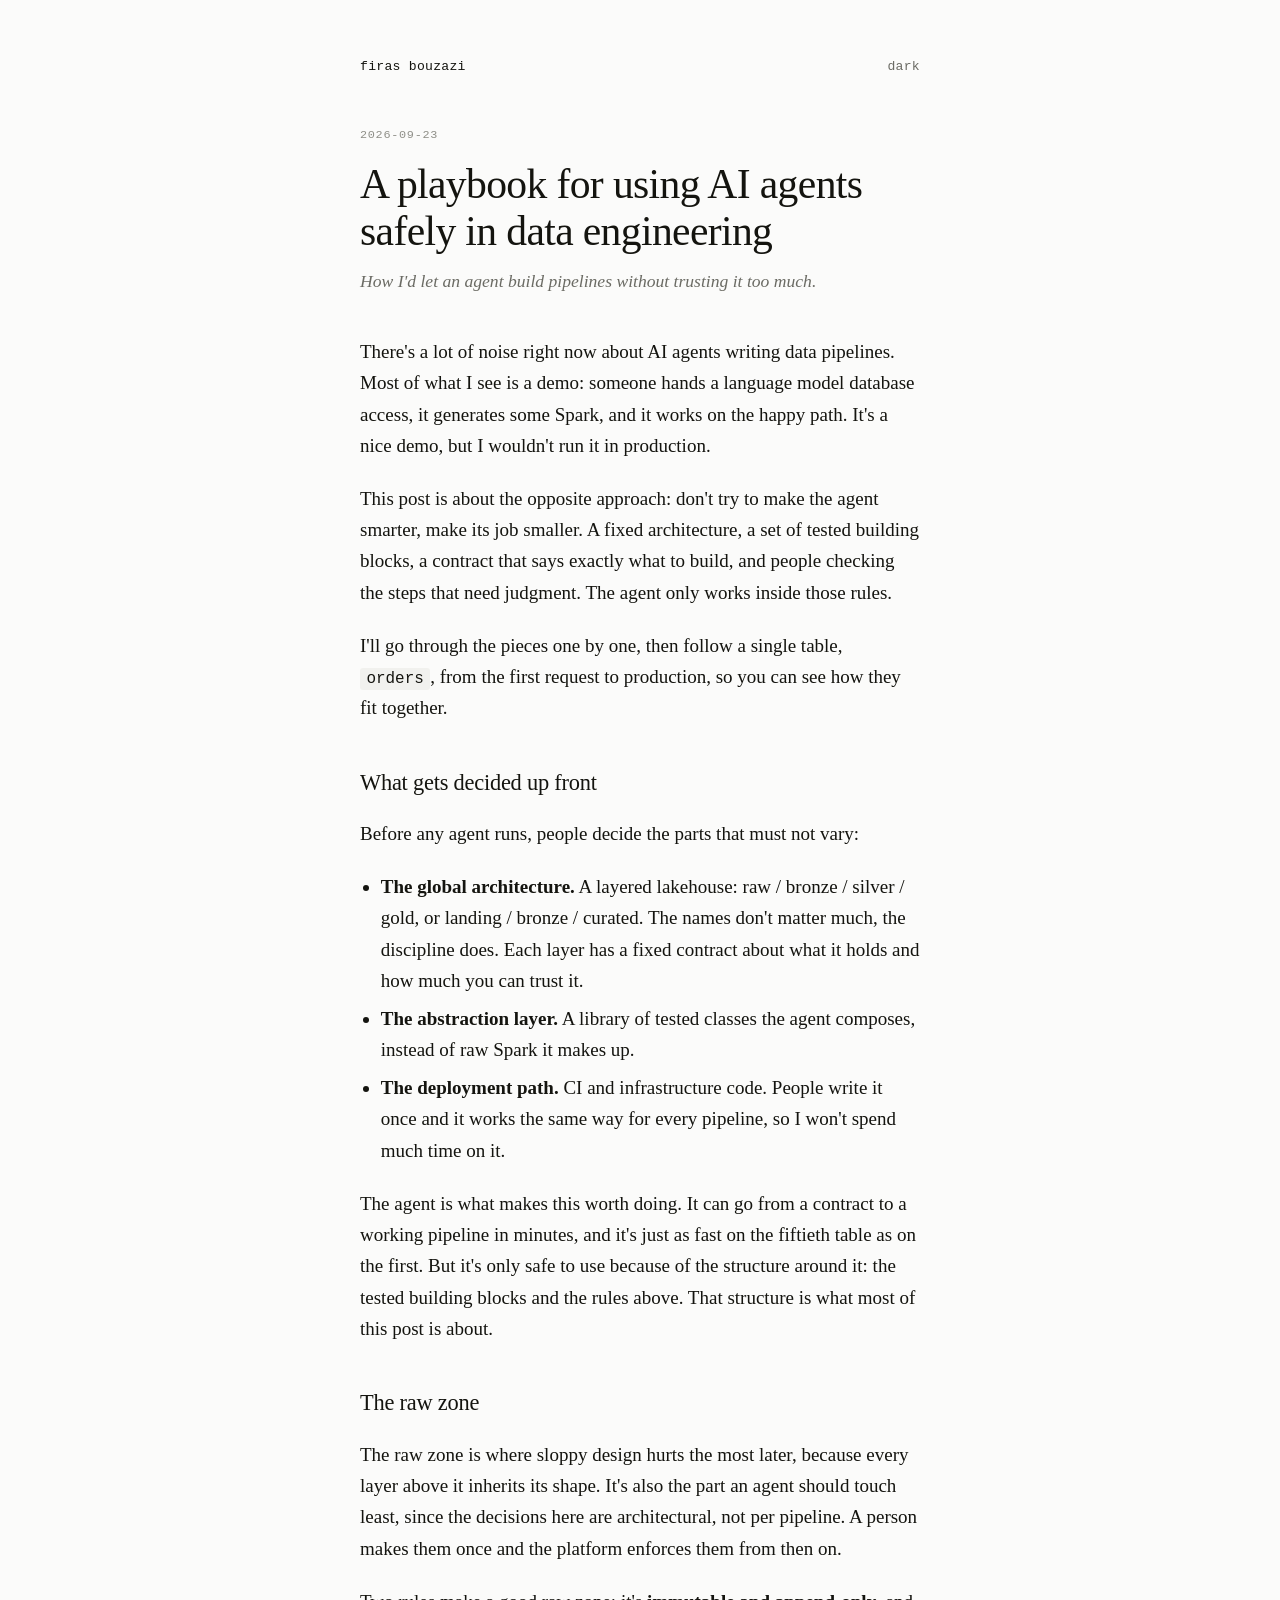
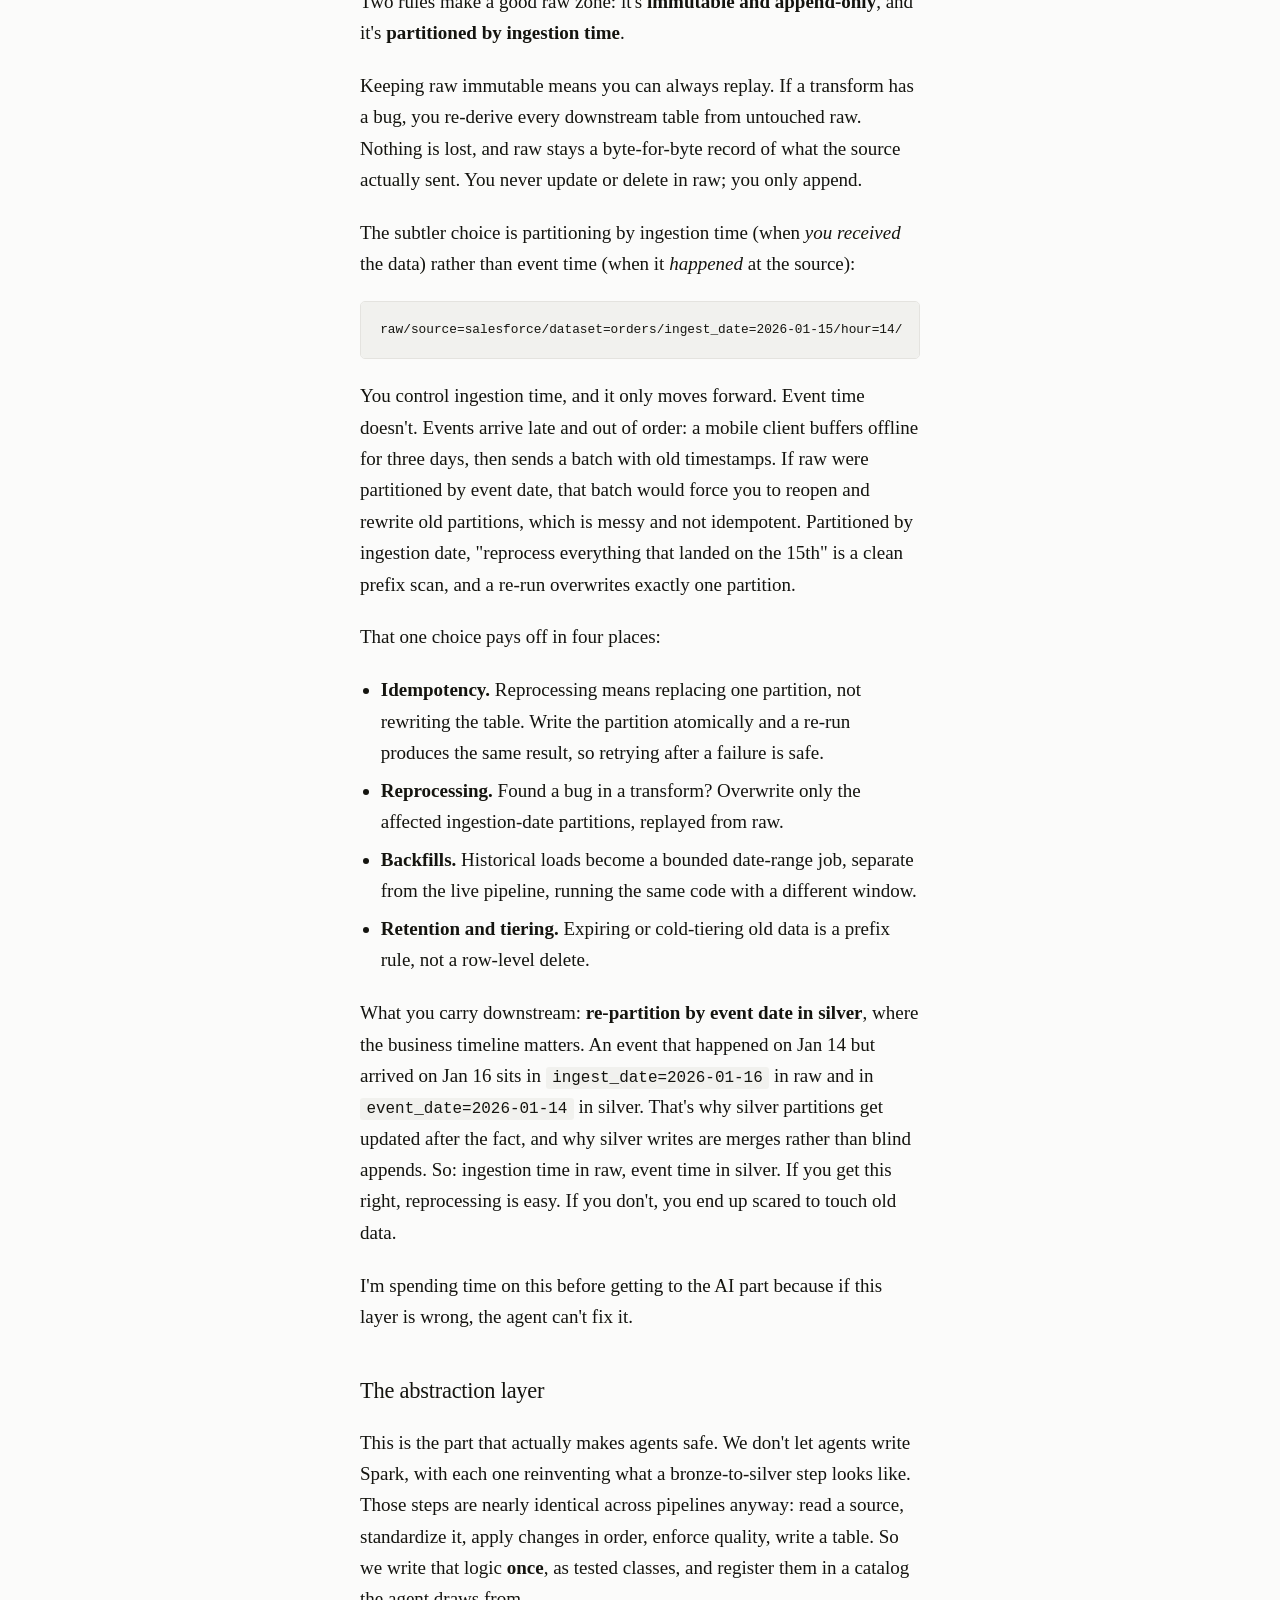
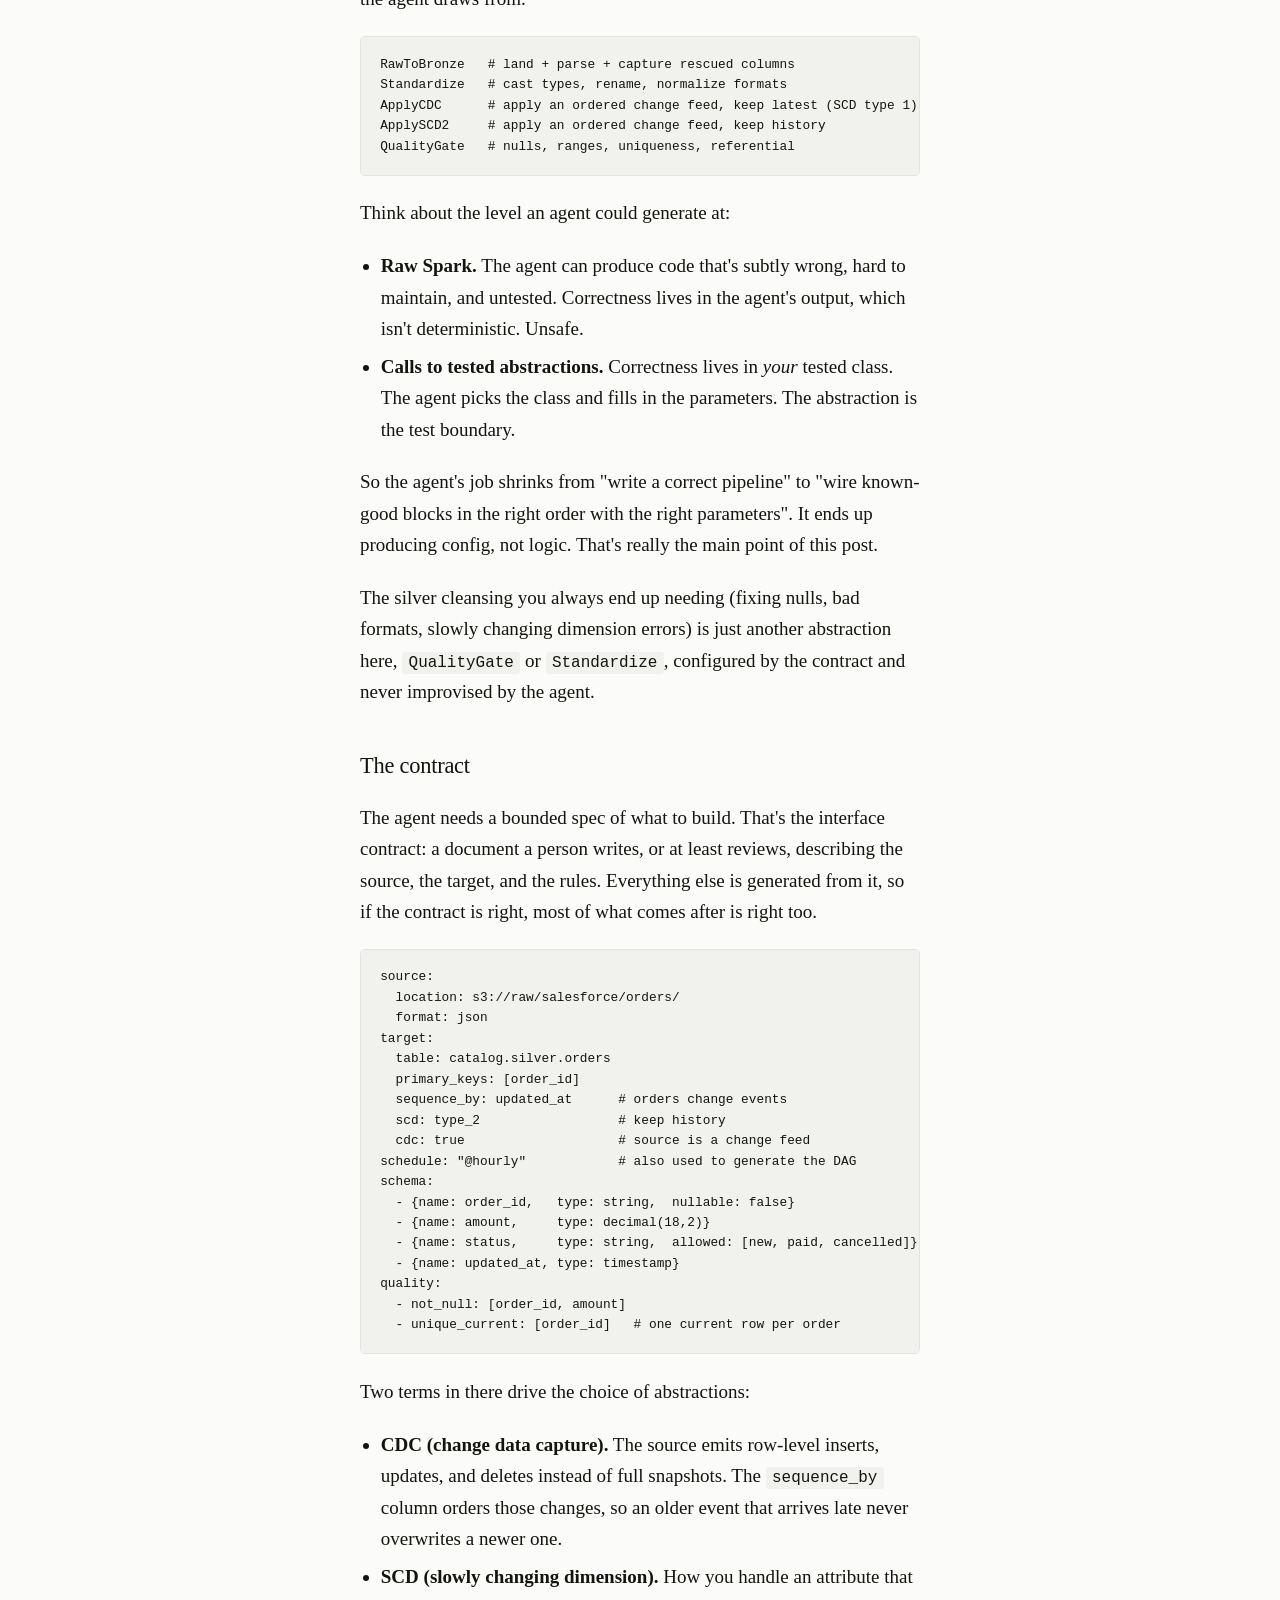
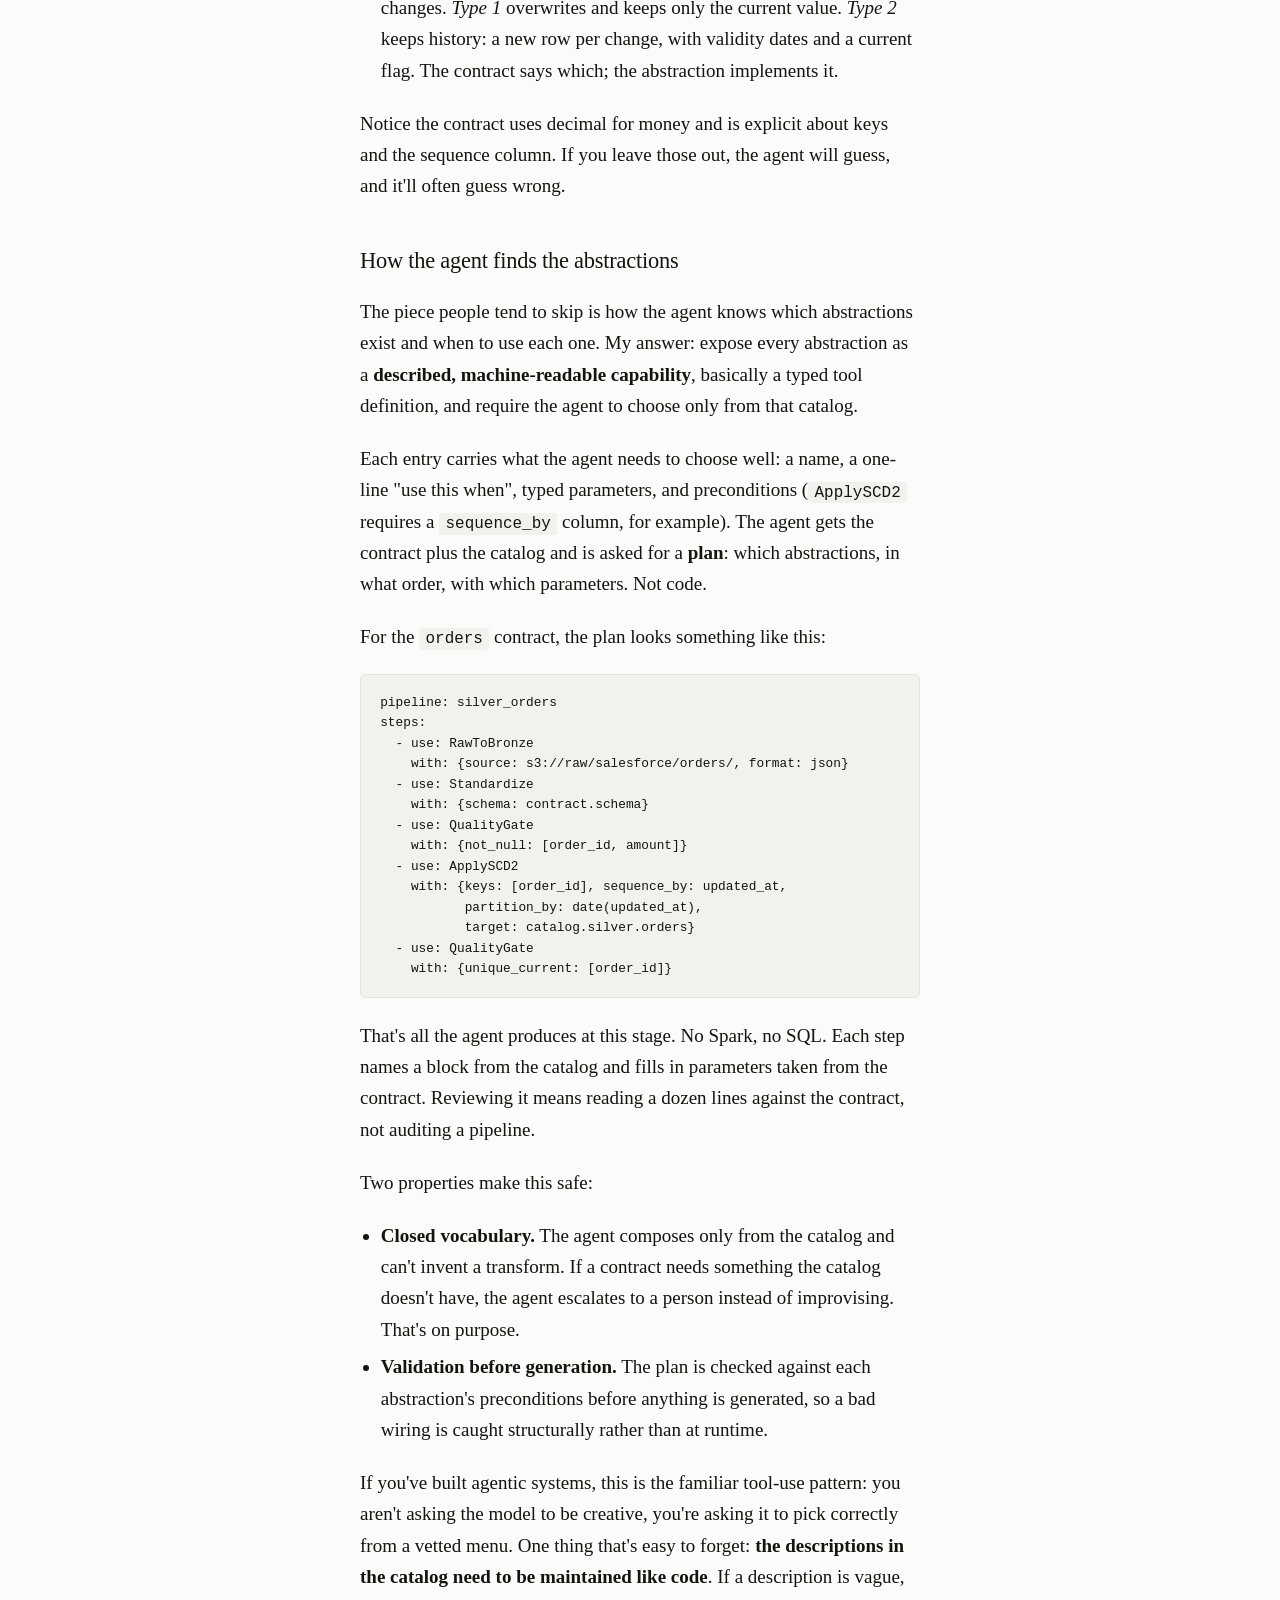
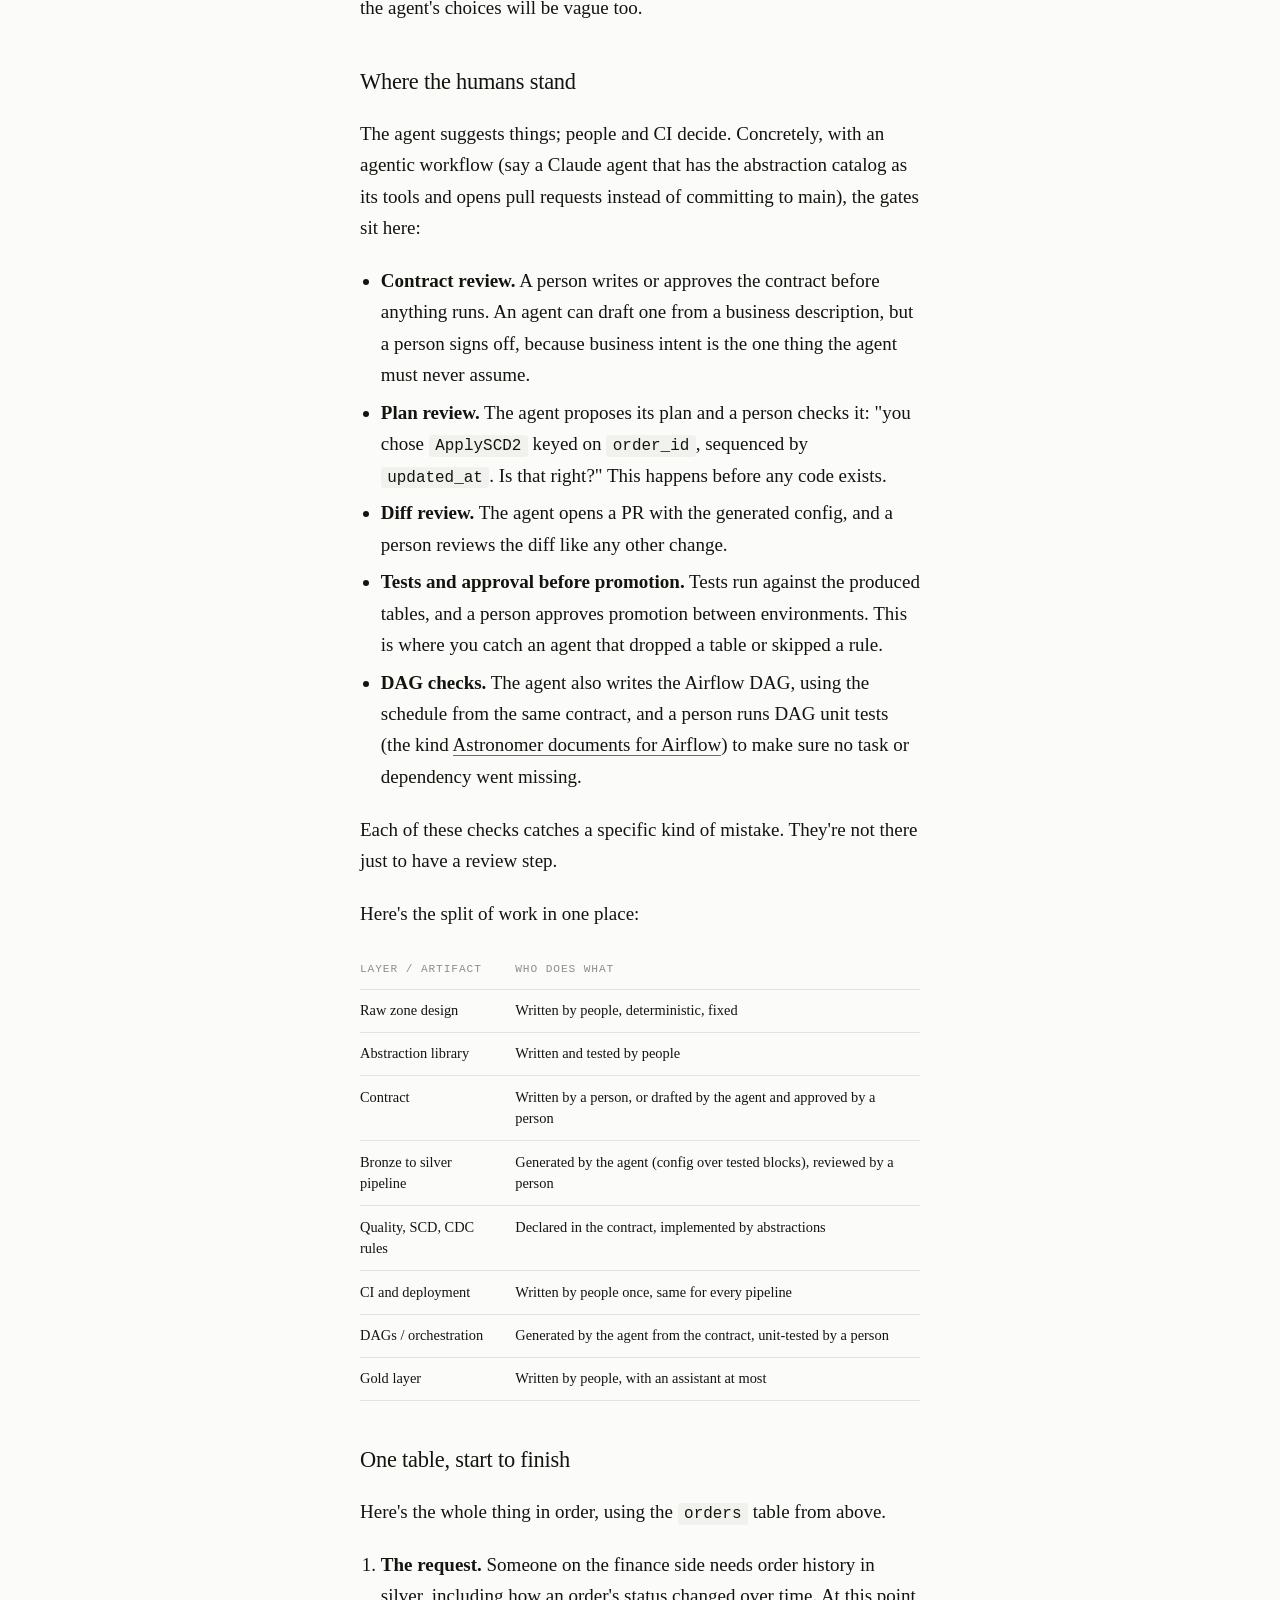
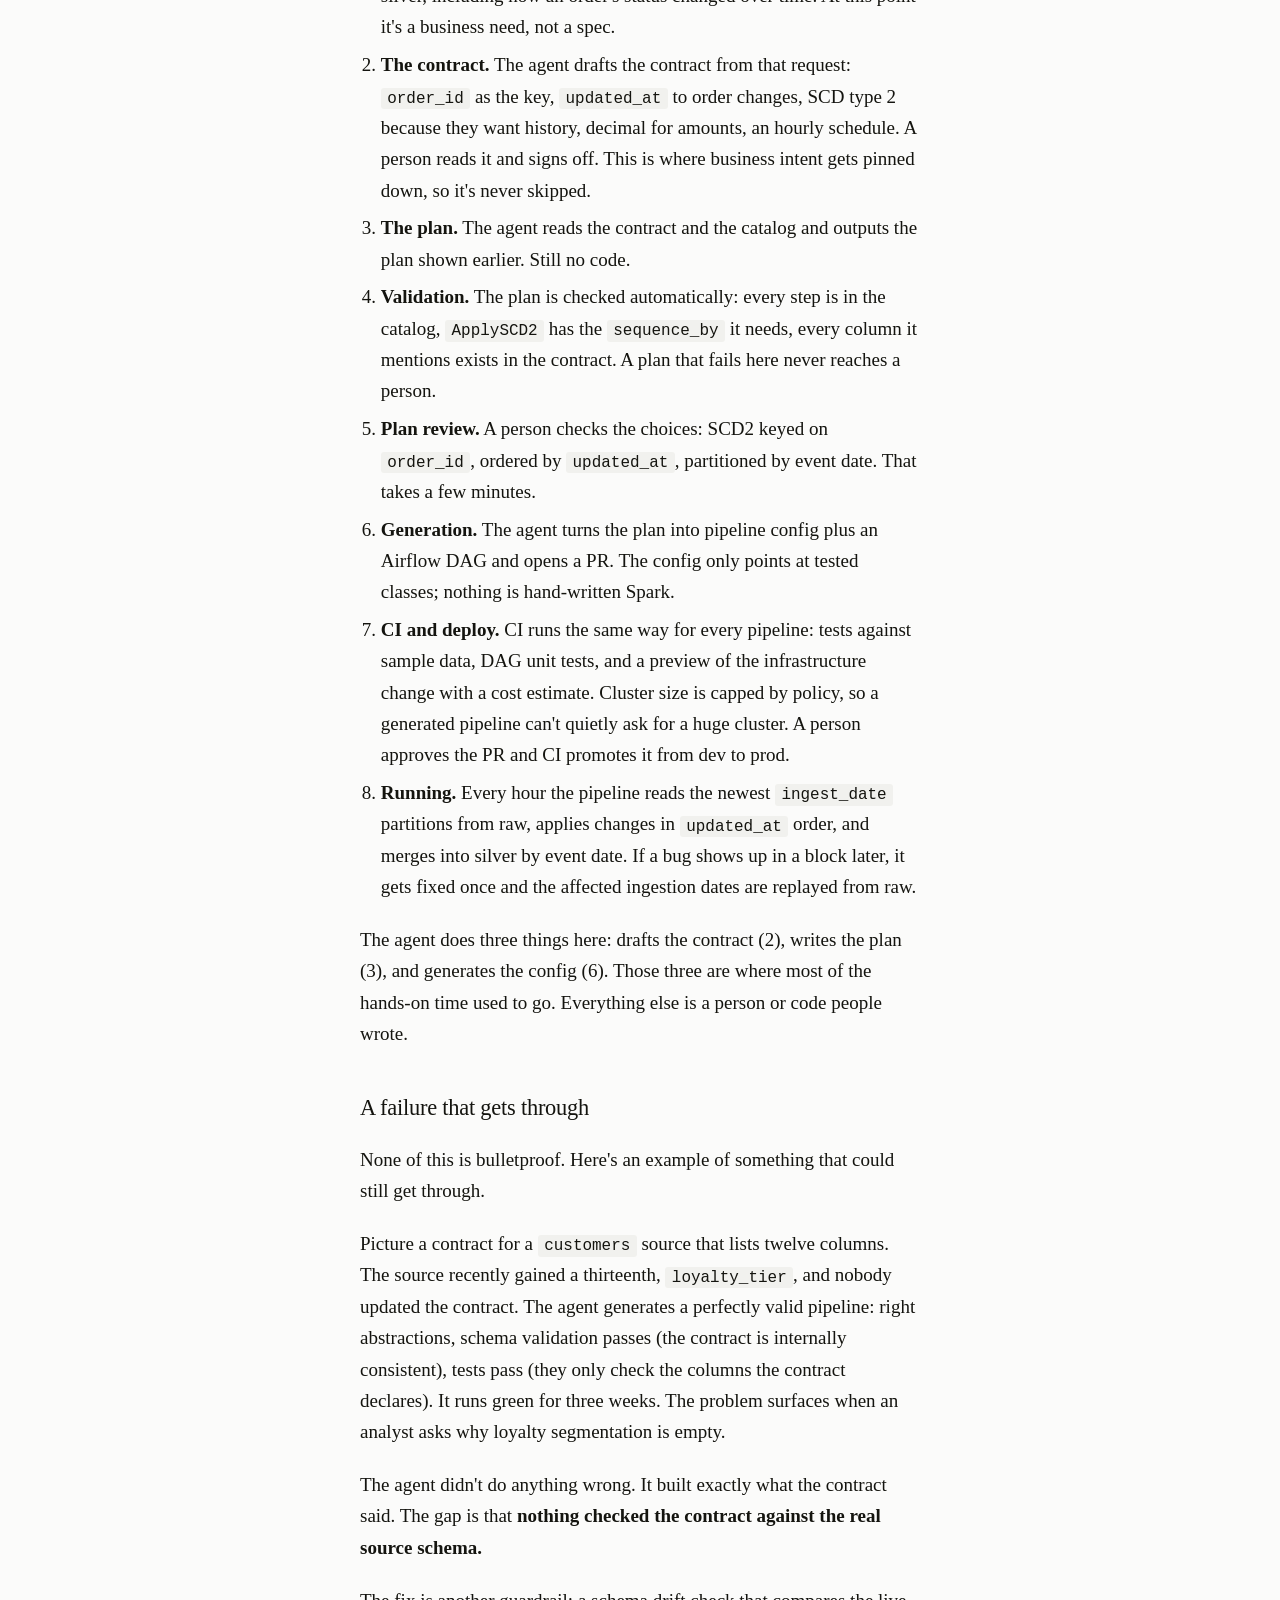
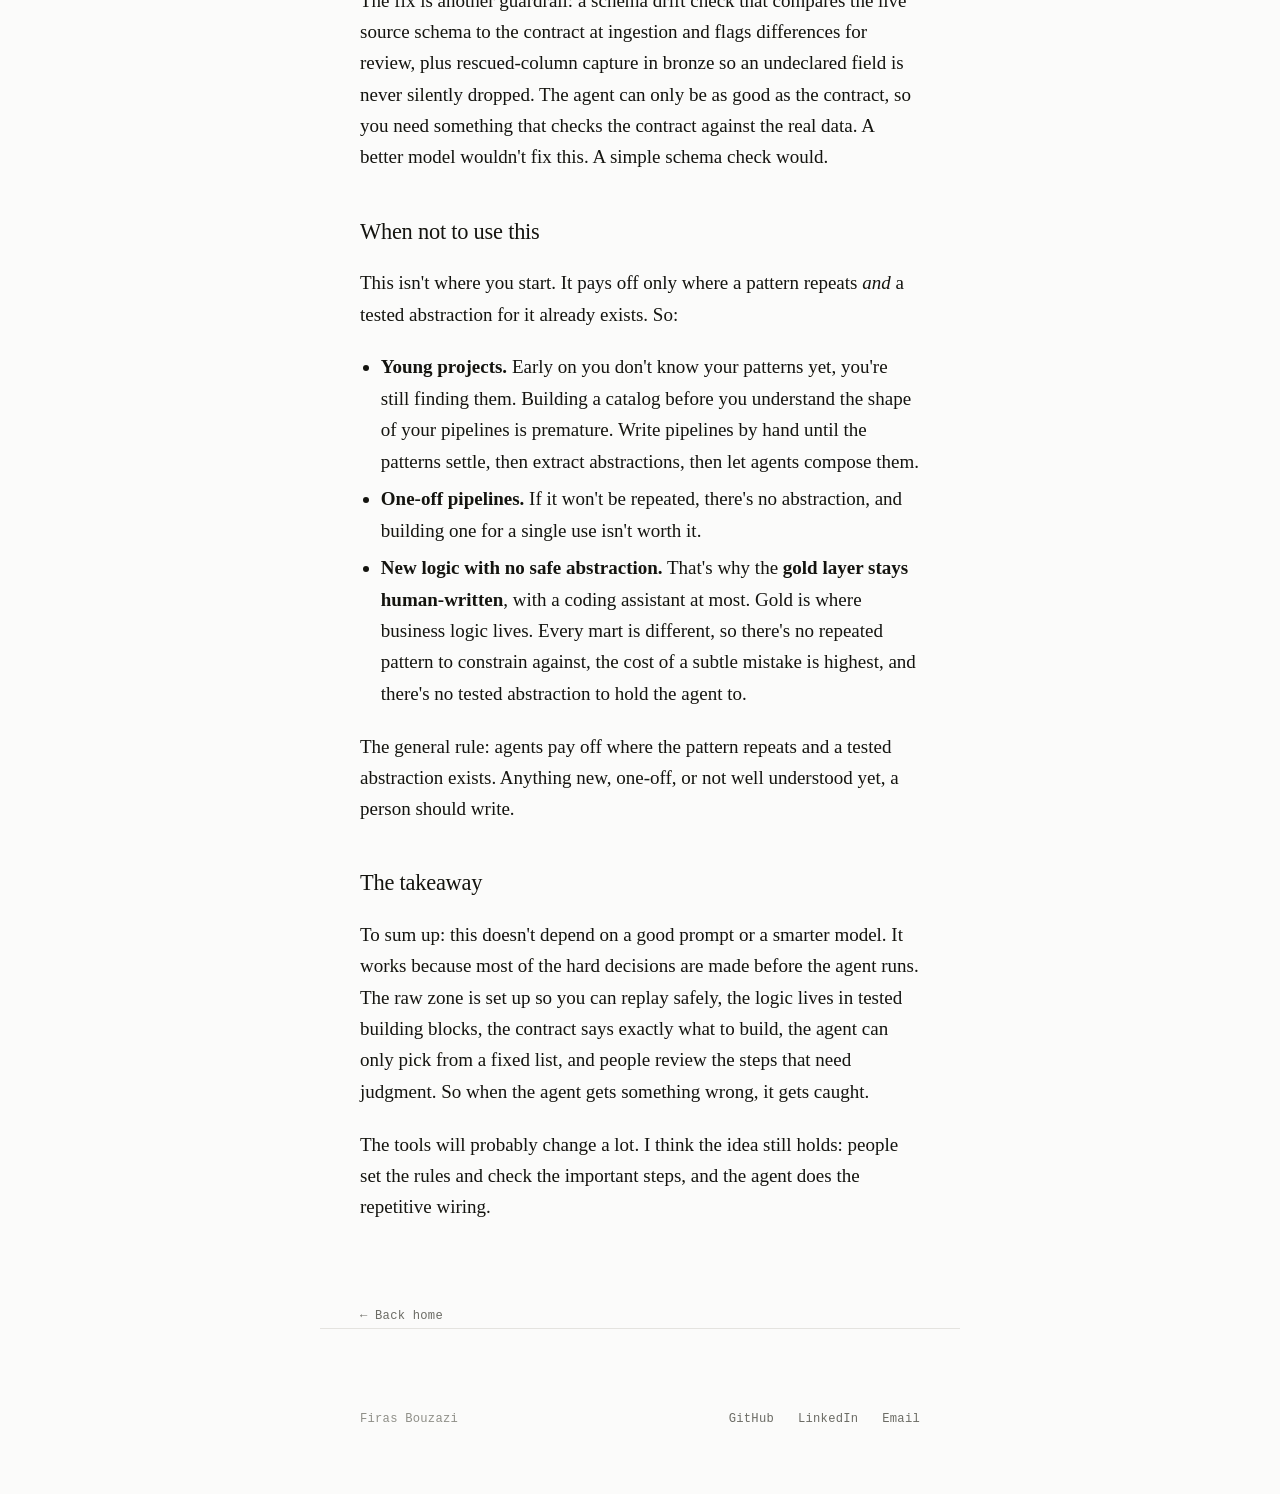
==== posts/ai-agents-safely-in-data-engineering.html @ e70a2cfb "AI agents post: clarify the agent's role" ====
<!DOCTYPE html>
<html lang="en">
<head>
<meta charset="UTF-8">
<meta name="viewport" content="width=device-width, initial-scale=1.0">
<title>A playbook for using AI agents safely in data engineering · Firas Bouzazi</title>
<meta name="description" content="How I'd let AI agents build data pipelines without trusting them too much: tested building blocks, a contract, and people reviewing the important steps.">
<meta name="author" content="Firas Bouzazi">
<meta property="og:title" content="A playbook for using AI agents safely in data engineering">
<meta property="og:description" content="How I'd let AI agents build data pipelines without trusting them too much.">
<meta property="og:type" content="article">
<link rel="icon" href="data:image/svg+xml,<svg xmlns='http://www.w3.org/2000/svg' viewBox='0 0 100 100'><text y='.9em' font-size='90' font-family='monospace'>·</text></svg>">
<script>
  (function () {
    try {
      var t = localStorage.getItem("theme");
      if (t === "light" || t === "dark") document.documentElement.setAttribute("data-theme", t);
    } catch (e) {}
  })();
</script>
<link rel="stylesheet" href="../style.css">
</head>
<body>

<header class="site-head">
  <a class="home" href="/">firas bouzazi</a>
  <button class="theme-toggle" type="button" aria-label="Toggle color theme">theme</button>
</header>

<main class="wrap">
  <article class="post">

    <header class="post-head">
      <p class="meta">2026-09-23</p>
      <h1>A playbook for using AI agents safely in data engineering</h1>
      <p class="dek">How I'd let an agent build pipelines without trusting it too much.</p>
    </header>

    <div class="prose">
      <p>There's a lot of noise right now about AI agents writing data pipelines. Most of what I see is a demo: someone hands a language model database access, it generates some Spark, and it works on the happy path. It's a nice demo, but I wouldn't run it in production.</p>

      <p>This post is about the opposite approach: don't try to make the agent smarter, make its job smaller. A fixed architecture, a set of tested building blocks, a contract that says exactly what to build, and people checking the steps that need judgment. The agent only works inside those rules.</p>

      <p>I'll go through the pieces one by one, then follow a single table, <code>orders</code>, from the first request to production, so you can see how they fit together.</p>

      <h2>What gets decided up front</h2>

      <p>Before any agent runs, people decide the parts that must not vary:</p>

      <ul>
        <li><strong>The global architecture.</strong> A layered lakehouse: raw / bronze / silver / gold, or landing / bronze / curated. The names don't matter much, the discipline does. Each layer has a fixed contract about what it holds and how much you can trust it.</li>
        <li><strong>The abstraction layer.</strong> A library of tested classes the agent composes, instead of raw Spark it makes up.</li>
        <li><strong>The deployment path.</strong> CI and infrastructure code. People write it once and it works the same way for every pipeline, so I won't spend much time on it.</li>
      </ul>

      <p>The agent is what makes this worth doing. It can go from a contract to a working pipeline in minutes, and it's just as fast on the fiftieth table as on the first. But it's only safe to use because of the structure around it: the tested building blocks and the rules above. That structure is what most of this post is about.</p>

      <h2>The raw zone</h2>

      <p>The raw zone is where sloppy design hurts the most later, because every layer above it inherits its shape. It's also the part an agent should touch least, since the decisions here are architectural, not per pipeline. A person makes them once and the platform enforces them from then on.</p>

      <p>Two rules make a good raw zone: it's <strong>immutable and append-only</strong>, and it's <strong>partitioned by ingestion time</strong>.</p>

      <p>Keeping raw immutable means you can always replay. If a transform has a bug, you re-derive every downstream table from untouched raw. Nothing is lost, and raw stays a byte-for-byte record of what the source actually sent. You never update or delete in raw; you only append.</p>

      <p>The subtler choice is partitioning by ingestion time (when <em>you received</em> the data) rather than event time (when it <em>happened</em> at the source):</p>

<pre><code>raw/source=salesforce/dataset=orders/ingest_date=2026-01-15/hour=14/</code></pre>

      <p>You control ingestion time, and it only moves forward. Event time doesn't. Events arrive late and out of order: a mobile client buffers offline for three days, then sends a batch with old timestamps. If raw were partitioned by event date, that batch would force you to reopen and rewrite old partitions, which is messy and not idempotent. Partitioned by ingestion date, "reprocess everything that landed on the 15th" is a clean prefix scan, and a re-run overwrites exactly one partition.</p>

      <p>That one choice pays off in four places:</p>

      <ul>
        <li><strong>Idempotency.</strong> Reprocessing means replacing one partition, not rewriting the table. Write the partition atomically and a re-run produces the same result, so retrying after a failure is safe.</li>
        <li><strong>Reprocessing.</strong> Found a bug in a transform? Overwrite only the affected ingestion-date partitions, replayed from raw.</li>
        <li><strong>Backfills.</strong> Historical loads become a bounded date-range job, separate from the live pipeline, running the same code with a different window.</li>
        <li><strong>Retention and tiering.</strong> Expiring or cold-tiering old data is a prefix rule, not a row-level delete.</li>
      </ul>

      <p>What you carry downstream: <strong>re-partition by event date in silver</strong>, where the business timeline matters. An event that happened on Jan 14 but arrived on Jan 16 sits in <code>ingest_date=2026-01-16</code> in raw and in <code>event_date=2026-01-14</code> in silver. That's why silver partitions get updated after the fact, and why silver writes are merges rather than blind appends. So: ingestion time in raw, event time in silver. If you get this right, reprocessing is easy. If you don't, you end up scared to touch old data.</p>

      <p>I'm spending time on this before getting to the AI part because if this layer is wrong, the agent can't fix it.</p>

      <h2>The abstraction layer</h2>

      <p>This is the part that actually makes agents safe. We don't let agents write Spark, with each one reinventing what a bronze-to-silver step looks like. Those steps are nearly identical across pipelines anyway: read a source, standardize it, apply changes in order, enforce quality, write a table. So we write that logic <strong>once</strong>, as tested classes, and register them in a catalog the agent draws from.</p>

<pre><code>RawToBronze   # land + parse + capture rescued columns
Standardize   # cast types, rename, normalize formats
ApplyCDC      # apply an ordered change feed, keep latest (SCD type 1)
ApplySCD2     # apply an ordered change feed, keep history
QualityGate   # nulls, ranges, uniqueness, referential</code></pre>

      <p>Think about the level an agent could generate at:</p>

      <ul>
        <li><strong>Raw Spark.</strong> The agent can produce code that's subtly wrong, hard to maintain, and untested. Correctness lives in the agent's output, which isn't deterministic. Unsafe.</li>
        <li><strong>Calls to tested abstractions.</strong> Correctness lives in <em>your</em> tested class. The agent picks the class and fills in the parameters. The abstraction is the test boundary.</li>
      </ul>

      <p>So the agent's job shrinks from "write a correct pipeline" to "wire known-good blocks in the right order with the right parameters". It ends up producing config, not logic. That's really the main point of this post.</p>

      <p>The silver cleansing you always end up needing (fixing nulls, bad formats, slowly changing dimension errors) is just another abstraction here, <code>QualityGate</code> or <code>Standardize</code>, configured by the contract and never improvised by the agent.</p>

      <h2>The contract</h2>

      <p>The agent needs a bounded spec of what to build. That's the interface contract: a document a person writes, or at least reviews, describing the source, the target, and the rules. Everything else is generated from it, so if the contract is right, most of what comes after is right too.</p>

<pre><code>source:
  location: s3://raw/salesforce/orders/
  format: json
target:
  table: catalog.silver.orders
  primary_keys: [order_id]
  sequence_by: updated_at      # orders change events
  scd: type_2                  # keep history
  cdc: true                    # source is a change feed
schedule: "@hourly"            # also used to generate the DAG
schema:
  - {name: order_id,   type: string,  nullable: false}
  - {name: amount,     type: decimal(18,2)}
  - {name: status,     type: string,  allowed: [new, paid, cancelled]}
  - {name: updated_at, type: timestamp}
quality:
  - not_null: [order_id, amount]
  - unique_current: [order_id]   # one current row per order</code></pre>

      <p>Two terms in there drive the choice of abstractions:</p>

      <ul>
        <li><strong>CDC (change data capture).</strong> The source emits row-level inserts, updates, and deletes instead of full snapshots. The <code>sequence_by</code> column orders those changes, so an older event that arrives late never overwrites a newer one.</li>
        <li><strong>SCD (slowly changing dimension).</strong> How you handle an attribute that changes. <em>Type 1</em> overwrites and keeps only the current value. <em>Type 2</em> keeps history: a new row per change, with validity dates and a current flag. The contract says which; the abstraction implements it.</li>
      </ul>

      <p>Notice the contract uses decimal for money and is explicit about keys and the sequence column. If you leave those out, the agent will guess, and it'll often guess wrong.</p>

      <h2>How the agent finds the abstractions</h2>

      <p>The piece people tend to skip is how the agent knows which abstractions exist and when to use each one. My answer: expose every abstraction as a <strong>described, machine-readable capability</strong>, basically a typed tool definition, and require the agent to choose only from that catalog.</p>

      <p>Each entry carries what the agent needs to choose well: a name, a one-line "use this when", typed parameters, and preconditions (<code>ApplySCD2</code> requires a <code>sequence_by</code> column, for example). The agent gets the contract plus the catalog and is asked for a <strong>plan</strong>: which abstractions, in what order, with which parameters. Not code.</p>

      <p>For the <code>orders</code> contract, the plan looks something like this:</p>

<pre><code>pipeline: silver_orders
steps:
  - use: RawToBronze
    with: {source: s3://raw/salesforce/orders/, format: json}
  - use: Standardize
    with: {schema: contract.schema}
  - use: QualityGate
    with: {not_null: [order_id, amount]}
  - use: ApplySCD2
    with: {keys: [order_id], sequence_by: updated_at,
           partition_by: date(updated_at),
           target: catalog.silver.orders}
  - use: QualityGate
    with: {unique_current: [order_id]}</code></pre>

      <p>That's all the agent produces at this stage. No Spark, no SQL. Each step names a block from the catalog and fills in parameters taken from the contract. Reviewing it means reading a dozen lines against the contract, not auditing a pipeline.</p>

      <p>Two properties make this safe:</p>

      <ul>
        <li><strong>Closed vocabulary.</strong> The agent composes only from the catalog and can't invent a transform. If a contract needs something the catalog doesn't have, the agent escalates to a person instead of improvising. That's on purpose.</li>
        <li><strong>Validation before generation.</strong> The plan is checked against each abstraction's preconditions before anything is generated, so a bad wiring is caught structurally rather than at runtime.</li>
      </ul>

      <p>If you've built agentic systems, this is the familiar tool-use pattern: you aren't asking the model to be creative, you're asking it to pick correctly from a vetted menu. One thing that's easy to forget: <strong>the descriptions in the catalog need to be maintained like code</strong>. If a description is vague, the agent's choices will be vague too.</p>

      <h2>Where the humans stand</h2>

      <p>The agent suggests things; people and CI decide. Concretely, with an agentic workflow (say a Claude agent that has the abstraction catalog as its tools and opens pull requests instead of committing to main), the gates sit here:</p>

      <ul>
        <li><strong>Contract review.</strong> A person writes or approves the contract before anything runs. An agent can draft one from a business description, but a person signs off, because business intent is the one thing the agent must never assume.</li>
        <li><strong>Plan review.</strong> The agent proposes its plan and a person checks it: "you chose <code>ApplySCD2</code> keyed on <code>order_id</code>, sequenced by <code>updated_at</code>. Is that right?" This happens before any code exists.</li>
        <li><strong>Diff review.</strong> The agent opens a PR with the generated config, and a person reviews the diff like any other change.</li>
        <li><strong>Tests and approval before promotion.</strong> Tests run against the produced tables, and a person approves promotion between environments. This is where you catch an agent that dropped a table or skipped a rule.</li>
        <li><strong>DAG checks.</strong> The agent also writes the Airflow DAG, using the schedule from the same contract, and a person runs DAG unit tests (the kind <a href="https://www.astronomer.io/docs/learn/testing-airflow">Astronomer documents for Airflow</a>) to make sure no task or dependency went missing.</li>
      </ul>

      <p>Each of these checks catches a specific kind of mistake. They're not there just to have a review step.</p>

      <p>Here's the split of work in one place:</p>

      <div class="table-wrap">
        <table>
          <thead>
            <tr><th>Layer / artifact</th><th>Who does what</th></tr>
          </thead>
          <tbody>
            <tr><td>Raw zone design</td><td>Written by people, deterministic, fixed</td></tr>
            <tr><td>Abstraction library</td><td>Written and tested by people</td></tr>
            <tr><td>Contract</td><td>Written by a person, or drafted by the agent and approved by a person</td></tr>
            <tr><td>Bronze to silver pipeline</td><td>Generated by the agent (config over tested blocks), reviewed by a person</td></tr>
            <tr><td>Quality, SCD, CDC rules</td><td>Declared in the contract, implemented by abstractions</td></tr>
            <tr><td>CI and deployment</td><td>Written by people once, same for every pipeline</td></tr>
            <tr><td>DAGs / orchestration</td><td>Generated by the agent from the contract, unit-tested by a person</td></tr>
            <tr><td>Gold layer</td><td>Written by people, with an assistant at most</td></tr>
          </tbody>
        </table>
      </div>

      <h2>One table, start to finish</h2>

      <p>Here's the whole thing in order, using the <code>orders</code> table from above.</p>

      <ol>
        <li><strong>The request.</strong> Someone on the finance side needs order history in silver, including how an order's status changed over time. At this point it's a business need, not a spec.</li>
        <li><strong>The contract.</strong> The agent drafts the contract from that request: <code>order_id</code> as the key, <code>updated_at</code> to order changes, SCD type 2 because they want history, decimal for amounts, an hourly schedule. A person reads it and signs off. This is where business intent gets pinned down, so it's never skipped.</li>
        <li><strong>The plan.</strong> The agent reads the contract and the catalog and outputs the plan shown earlier. Still no code.</li>
        <li><strong>Validation.</strong> The plan is checked automatically: every step is in the catalog, <code>ApplySCD2</code> has the <code>sequence_by</code> it needs, every column it mentions exists in the contract. A plan that fails here never reaches a person.</li>
        <li><strong>Plan review.</strong> A person checks the choices: SCD2 keyed on <code>order_id</code>, ordered by <code>updated_at</code>, partitioned by event date. That takes a few minutes.</li>
        <li><strong>Generation.</strong> The agent turns the plan into pipeline config plus an Airflow DAG and opens a PR. The config only points at tested classes; nothing is hand-written Spark.</li>
        <li><strong>CI and deploy.</strong> CI runs the same way for every pipeline: tests against sample data, DAG unit tests, and a preview of the infrastructure change with a cost estimate. Cluster size is capped by policy, so a generated pipeline can't quietly ask for a huge cluster. A person approves the PR and CI promotes it from dev to prod.</li>
        <li><strong>Running.</strong> Every hour the pipeline reads the newest <code>ingest_date</code> partitions from raw, applies changes in <code>updated_at</code> order, and merges into silver by event date. If a bug shows up in a block later, it gets fixed once and the affected ingestion dates are replayed from raw.</li>
      </ol>

      <p>The agent does three things here: drafts the contract (2), writes the plan (3), and generates the config (6). Those three are where most of the hands-on time used to go. Everything else is a person or code people wrote.</p>

      <h2>A failure that gets through</h2>

      <p>None of this is bulletproof. Here's an example of something that could still get through.</p>

      <p>Picture a contract for a <code>customers</code> source that lists twelve columns. The source recently gained a thirteenth, <code>loyalty_tier</code>, and nobody updated the contract. The agent generates a perfectly valid pipeline: right abstractions, schema validation passes (the contract is internally consistent), tests pass (they only check the columns the contract declares). It runs green for three weeks. The problem surfaces when an analyst asks why loyalty segmentation is empty.</p>

      <p>The agent didn't do anything wrong. It built exactly what the contract said. The gap is that <strong>nothing checked the contract against the real source schema.</strong></p>

      <p>The fix is another guardrail: a schema drift check that compares the live source schema to the contract at ingestion and flags differences for review, plus rescued-column capture in bronze so an undeclared field is never silently dropped. The agent can only be as good as the contract, so you need something that checks the contract against the real data. A better model wouldn't fix this. A simple schema check would.</p>

      <h2>When not to use this</h2>

      <p>This isn't where you start. It pays off only where a pattern repeats <em>and</em> a tested abstraction for it already exists. So:</p>

      <ul>
        <li><strong>Young projects.</strong> Early on you don't know your patterns yet, you're still finding them. Building a catalog before you understand the shape of your pipelines is premature. Write pipelines by hand until the patterns settle, then extract abstractions, then let agents compose them.</li>
        <li><strong>One-off pipelines.</strong> If it won't be repeated, there's no abstraction, and building one for a single use isn't worth it.</li>
        <li><strong>New logic with no safe abstraction.</strong> That's why the <strong>gold layer stays human-written</strong>, with a coding assistant at most. Gold is where business logic lives. Every mart is different, so there's no repeated pattern to constrain against, the cost of a subtle mistake is highest, and there's no tested abstraction to hold the agent to.</li>
      </ul>

      <p>The general rule: agents pay off where the pattern repeats and a tested abstraction exists. Anything new, one-off, or not well understood yet, a person should write.</p>

      <h2>The takeaway</h2>

      <p>To sum up: this doesn't depend on a good prompt or a smarter model. It works because most of the hard decisions are made before the agent runs. The raw zone is set up so you can replay safely, the logic lives in tested building blocks, the contract says exactly what to build, the agent can only pick from a fixed list, and people review the steps that need judgment. So when the agent gets something wrong, it gets caught.</p>

      <p>The tools will probably change a lot. I think the idea still holds: people set the rules and check the important steps, and the agent does the repetitive wiring.</p>
    </div>

    <a class="back" href="/">Back home</a>

  </article>
</main>

<footer class="site-foot">
  <span>Firas Bouzazi</span>
  <span class="spacer"></span>
  <a href="https://github.com/firasbouzazi">GitHub</a>
  <a href="https://www.linkedin.com/in/firas-bouzazi/">LinkedIn</a>
  <a href="mailto:firas.bouzazi@imt-atlantique.net">Email</a>
</footer>

<script src="../theme.js"></script>
</body>
</html>
---- style.css ----
/* ============================================================
   Firas Bouzazi / blog
   A quiet, typography-first stylesheet. Monochrome by design:
   the only "color" is the text itself. Two themes, no frameworks.
   ============================================================ */

:root {
  /* Type */
  --serif: "Charter", "Bitstream Charter", "Sitka Text", Cambria, Georgia, "Times New Roman", serif;
  --mono:  ui-monospace, "SF Mono", "JetBrains Mono", "Fira Mono", "Cascadia Code", Menlo, Consolas, monospace;

  /* Light theme (default) */
  --bg:      #fbfbfa;
  --fg:      #14140f;
  --muted:   #6b6b64;
  --faint:   #8f8f88;
  --rule:    #e4e3df;
  --mark:    #14140f;      /* underline / marks share the text color */
  --code-bg: #f1f1ee;
  --sel:     #dcdcd6;

  --measure: 40rem;        /* reading width ~ 66 characters */
  --gutter:  clamp(1.25rem, 5vw, 2.5rem);
}

:root[data-theme="dark"] {
  --bg:      #0b0b0b;
  --fg:      #e9e9e4;
  --muted:   #9a9a92;
  --faint:   #6f6f68;
  --rule:    #242422;
  --mark:    #e9e9e4;
  --code-bg: #161615;
  --sel:     #2a2a28;
}

/* Respect the OS when the reader hasn't chosen (no data-theme set) */
@media (prefers-color-scheme: dark) {
  :root:not([data-theme="light"]) {
    --bg:      #0b0b0b;
    --fg:      #e9e9e4;
    --muted:   #9a9a92;
    --faint:   #6f6f68;
    --rule:    #242422;
    --mark:    #e9e9e4;
    --code-bg: #161615;
    --sel:     #2a2a28;
  }
}

* { box-sizing: border-box; }

html { -webkit-text-size-adjust: 100%; }

body {
  margin: 0;
  background: var(--bg);
  color: var(--fg);
  font-family: var(--serif);
  font-size: 19px;
  line-height: 1.65;
  font-feature-settings: "kern", "liga", "onum", "pnum";
  -webkit-font-smoothing: antialiased;
  text-rendering: optimizeLegibility;
  transition: background-color .28s ease, color .28s ease;
}

::selection { background: var(--sel); }

.wrap {
  max-width: var(--measure);
  margin: 0 auto;
  padding: 0 var(--gutter);
}

/* ---------- Header ---------- */

.site-head {
  max-width: var(--measure);
  margin: 0 auto;
  padding: clamp(2rem, 6vw, 3.5rem) var(--gutter) 0;
  display: flex;
  align-items: baseline;
  justify-content: space-between;
  gap: 1rem;
}

.site-head a.home {
  font-family: var(--mono);
  font-size: .82rem;
  letter-spacing: .02em;
  text-transform: lowercase;
  color: var(--fg);
  text-decoration: none;
  border: none;
}
.site-head a.home:hover { color: var(--muted); }

/* Theme toggle: a bare glyph, no chrome */
.theme-toggle {
  font-family: var(--mono);
  font-size: .82rem;
  letter-spacing: .02em;
  color: var(--muted);
  background: none;
  border: none;
  padding: .25rem 0;
  cursor: pointer;
  line-height: 1;
}
.theme-toggle:hover { color: var(--fg); }
.theme-toggle:focus-visible { outline: 1.5px solid var(--fg); outline-offset: 3px; }

/* ---------- Links ---------- */

a {
  color: var(--fg);
  text-decoration: none;
  border-bottom: 1px solid var(--rule);
  transition: border-color .15s ease, color .15s ease;
}
a:hover { border-color: var(--mark); }
:focus-visible { outline: 1.5px solid var(--fg); outline-offset: 2px; }

/* ---------- Home / index ---------- */

.intro {
  padding: clamp(2.5rem, 7vw, 4rem) 0 clamp(2rem, 5vw, 3rem);
}
.intro h1 {
  font-family: var(--serif);
  font-weight: 500;
  font-size: clamp(1.8rem, 5vw, 2.4rem);
  line-height: 1.15;
  letter-spacing: -.01em;
  margin: 0 0 .9rem;
}
.intro p {
  margin: 0;
  color: var(--muted);
  font-size: 1.06rem;
  max-width: 34rem;
}

.section-label {
  font-family: var(--mono);
  font-size: .72rem;
  letter-spacing: .14em;
  text-transform: uppercase;
  color: var(--faint);
  margin: 0 0 1.4rem;
  padding-bottom: .7rem;
  border-bottom: 1px solid var(--rule);
}

/* Post list */
.posts { list-style: none; margin: 0 0 4rem; padding: 0; }
.posts li { margin: 0; }
.posts li + li { border-top: 1px solid var(--rule); }

.posts a.entry {
  display: grid;
  grid-template-columns: 1fr auto;
  align-items: baseline;
  gap: .5rem 1.5rem;
  padding: 1.15rem 0;
  border: none;
}
.posts a.entry:hover .entry-title { color: var(--muted); }
.entry-title {
  font-size: 1.1rem;
  font-weight: 500;
  transition: color .15s ease;
}
.entry-date {
  font-family: var(--mono);
  font-size: .74rem;
  letter-spacing: .04em;
  color: var(--faint);
  white-space: nowrap;
}
.entry-desc {
  grid-column: 1 / -1;
  margin: .3rem 0 0;
  color: var(--muted);
  font-size: .95rem;
  line-height: 1.55;
}

/* ---------- Article ---------- */

article.post { padding: clamp(2rem, 5vw, 3rem) 0 0; }

.post-head { margin-bottom: 2.6rem; }
.post-head .meta {
  font-family: var(--mono);
  font-size: .74rem;
  letter-spacing: .06em;
  text-transform: uppercase;
  color: var(--faint);
  margin: 0 0 1rem;
}
.post-head h1 {
  font-weight: 500;
  font-size: clamp(1.9rem, 5.5vw, 2.6rem);
  line-height: 1.12;
  letter-spacing: -.015em;
  margin: 0;
}

.prose { }
.prose > * + * { margin-top: 1.35rem; }
.prose h2 {
  font-weight: 500;
  font-size: 1.4rem;
  letter-spacing: -.01em;
  line-height: 1.25;
  margin-top: 2.8rem;
}
.prose h3 {
  font-weight: 600;
  font-size: 1.12rem;
  margin-top: 2rem;
}
.prose p, .prose ul, .prose ol { color: var(--fg); }
.prose ul, .prose ol { padding-left: 1.3rem; }
.prose li + li { margin-top: .4rem; }
.prose a { border-bottom-color: var(--muted); }

.prose blockquote {
  margin: 1.8rem 0;
  padding-left: 1.3rem;
  border-left: 2px solid var(--rule);
  color: var(--muted);
  font-style: italic;
}

.prose hr {
  border: none;
  border-top: 1px solid var(--rule);
  margin: 3rem auto;
  width: 100%;
}

/* Code */
.prose code {
  font-family: var(--mono);
  font-size: .84em;
  background: var(--code-bg);
  padding: .12em .4em;
  border-radius: 3px;
}
.prose pre {
  font-family: var(--mono);
  font-size: .8rem;
  line-height: 1.6;
  background: var(--code-bg);
  padding: 1.1rem 1.2rem;
  border-radius: 5px;
  overflow-x: auto;
  border: 1px solid var(--rule);
}
.prose pre code { background: none; padding: 0; font-size: inherit; }

figure { margin: 2rem 0; }
figure img { display: block; width: 100%; height: auto; border-radius: 4px; }
figcaption {
  font-family: var(--mono);
  font-size: .72rem;
  color: var(--faint);
  margin-top: .6rem;
  text-align: center;
}

/* ---------- Footer ---------- */

.site-foot {
  max-width: var(--measure);
  margin: 0 auto;
  padding: clamp(3rem, 8vw, 5rem) var(--gutter) clamp(2.5rem, 6vw, 4rem);
  border-top: 1px solid var(--rule);
  display: flex;
  flex-wrap: wrap;
  gap: .5rem 1.5rem;
  align-items: baseline;
  font-family: var(--mono);
  font-size: .76rem;
  letter-spacing: .02em;
  color: var(--faint);
}
.site-foot a {
  color: var(--muted);
  border: none;
}
.site-foot a:hover { color: var(--fg); }
.site-foot .spacer { flex: 1; }

/* Back link on article pages */
.back {
  font-family: var(--mono);
  font-size: .76rem;
  letter-spacing: .02em;
  color: var(--muted);
  border: none;
  display: inline-block;
  margin-top: 4rem;
}
.back:hover { color: var(--fg); }
.back::before { content: "\2190\00a0"; }

/* Subtitle under a post title */
.post-head .dek {
  margin: .9rem 0 0;
  color: var(--muted);
  font-size: 1.1rem;
  font-style: italic;
  line-height: 1.45;
}

/* Tables */
.table-wrap { overflow-x: auto; }
.prose table {
  width: 100%;
  border-collapse: collapse;
  font-size: .9rem;
  line-height: 1.5;
}
.prose th, .prose td {
  text-align: left;
  vertical-align: top;
  padding: .65rem 1rem .65rem 0;
  border-bottom: 1px solid var(--rule);
}
.prose th {
  font-family: var(--mono);
  font-size: .7rem;
  font-weight: 400;
  letter-spacing: .08em;
  text-transform: uppercase;
  color: var(--faint);
}

@media (max-width: 480px) {
  body { font-size: 18px; }
}
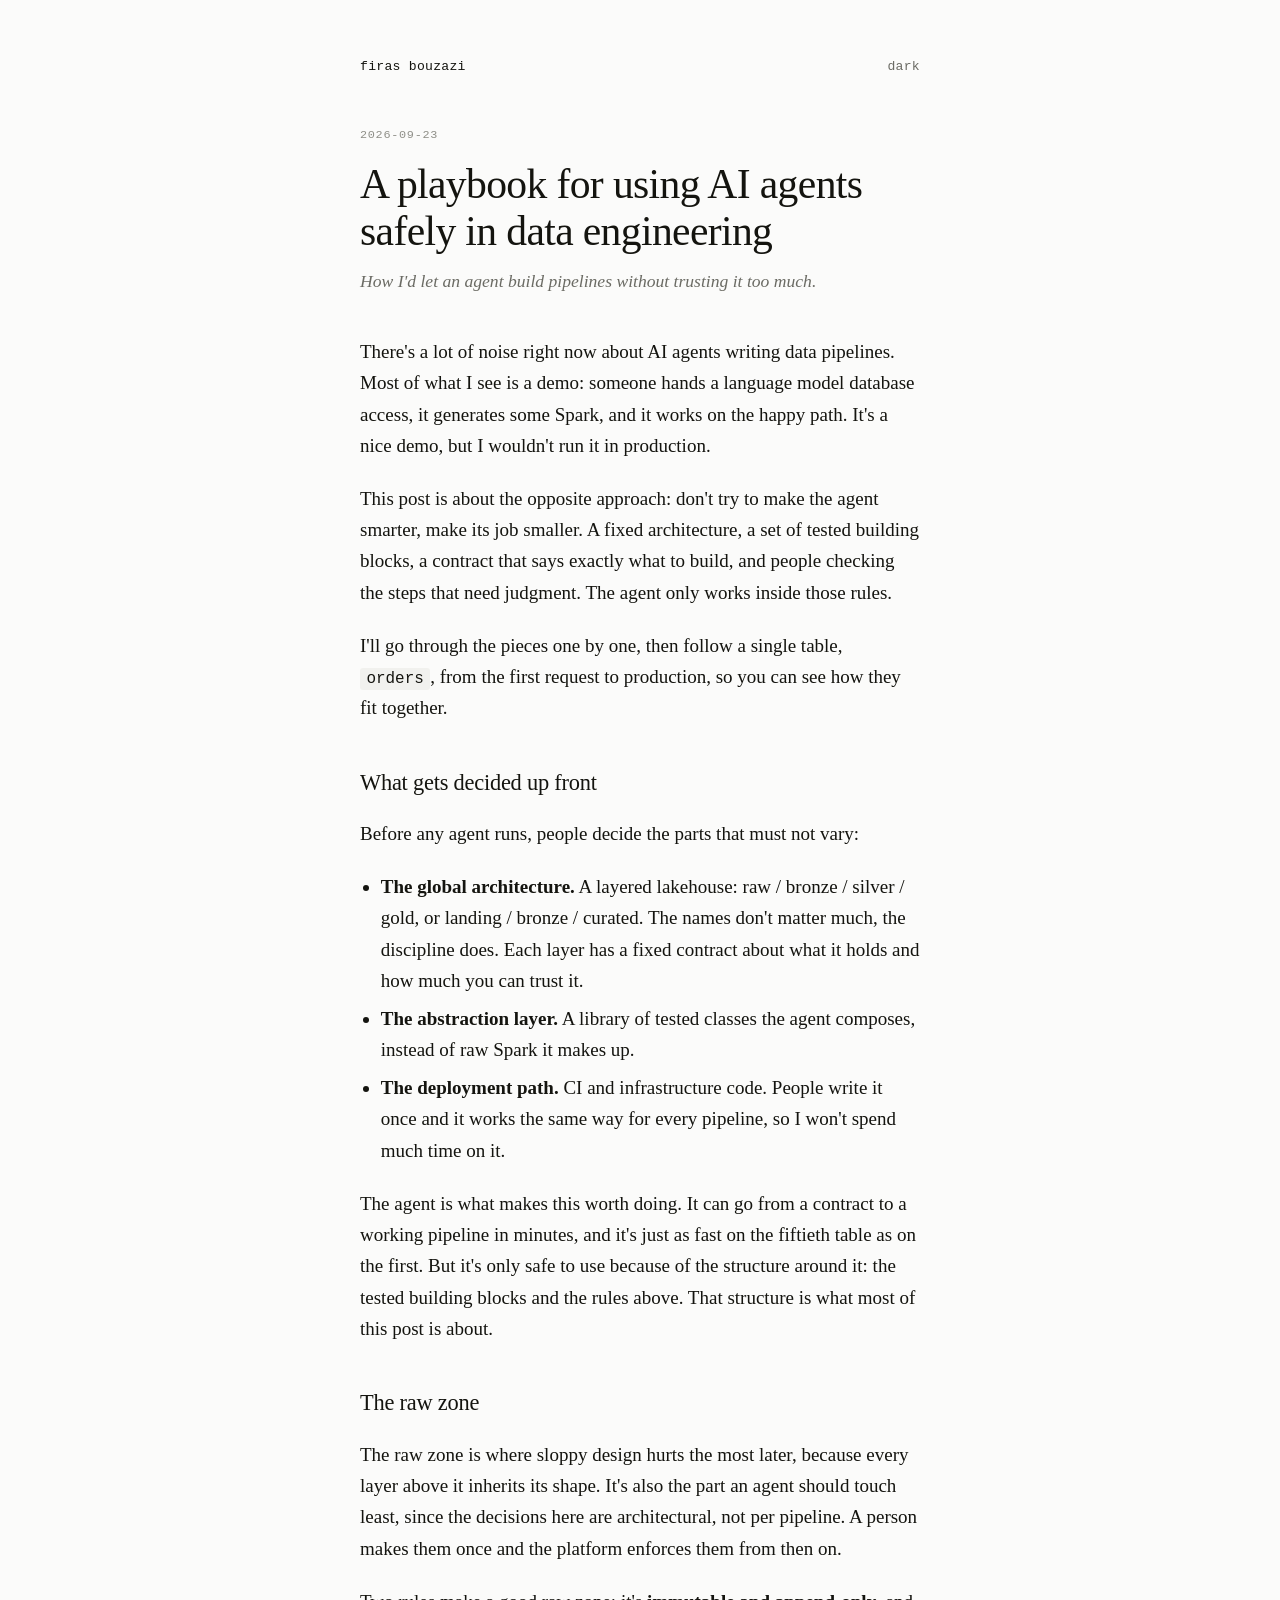
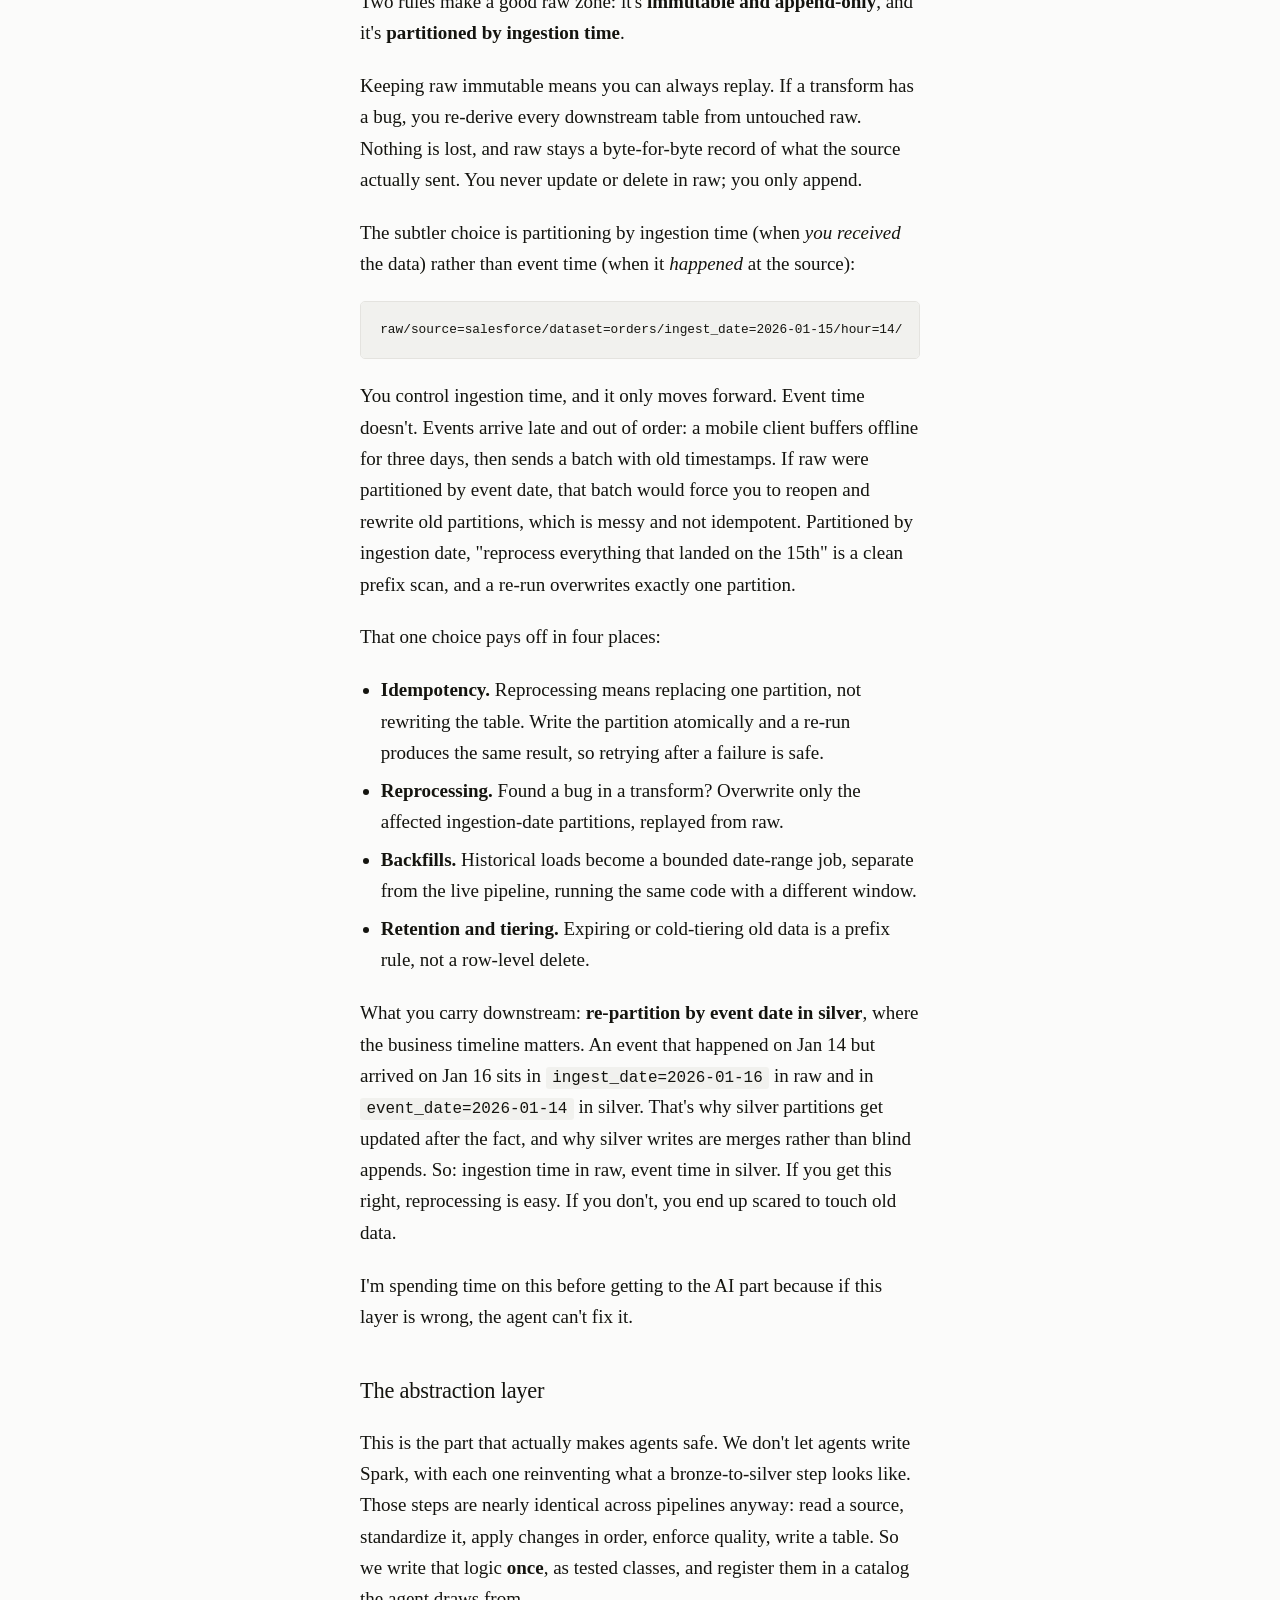
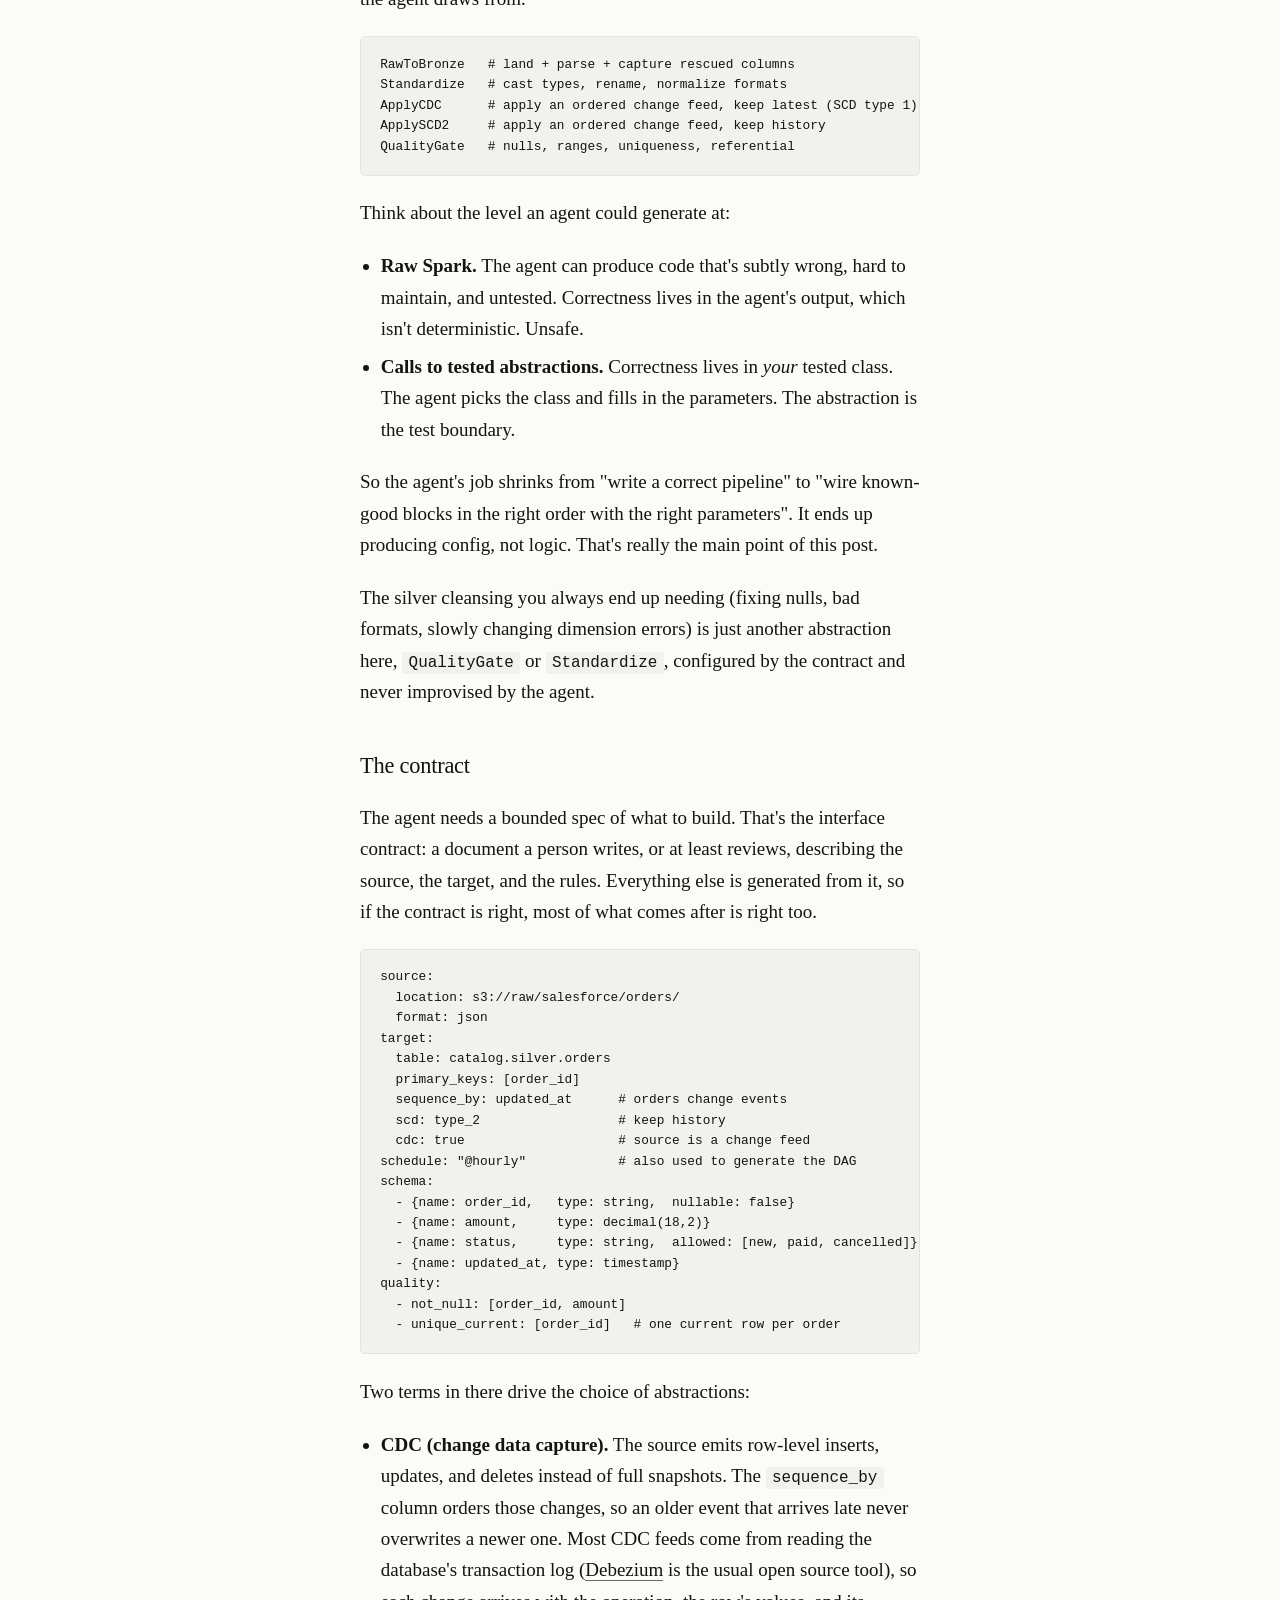
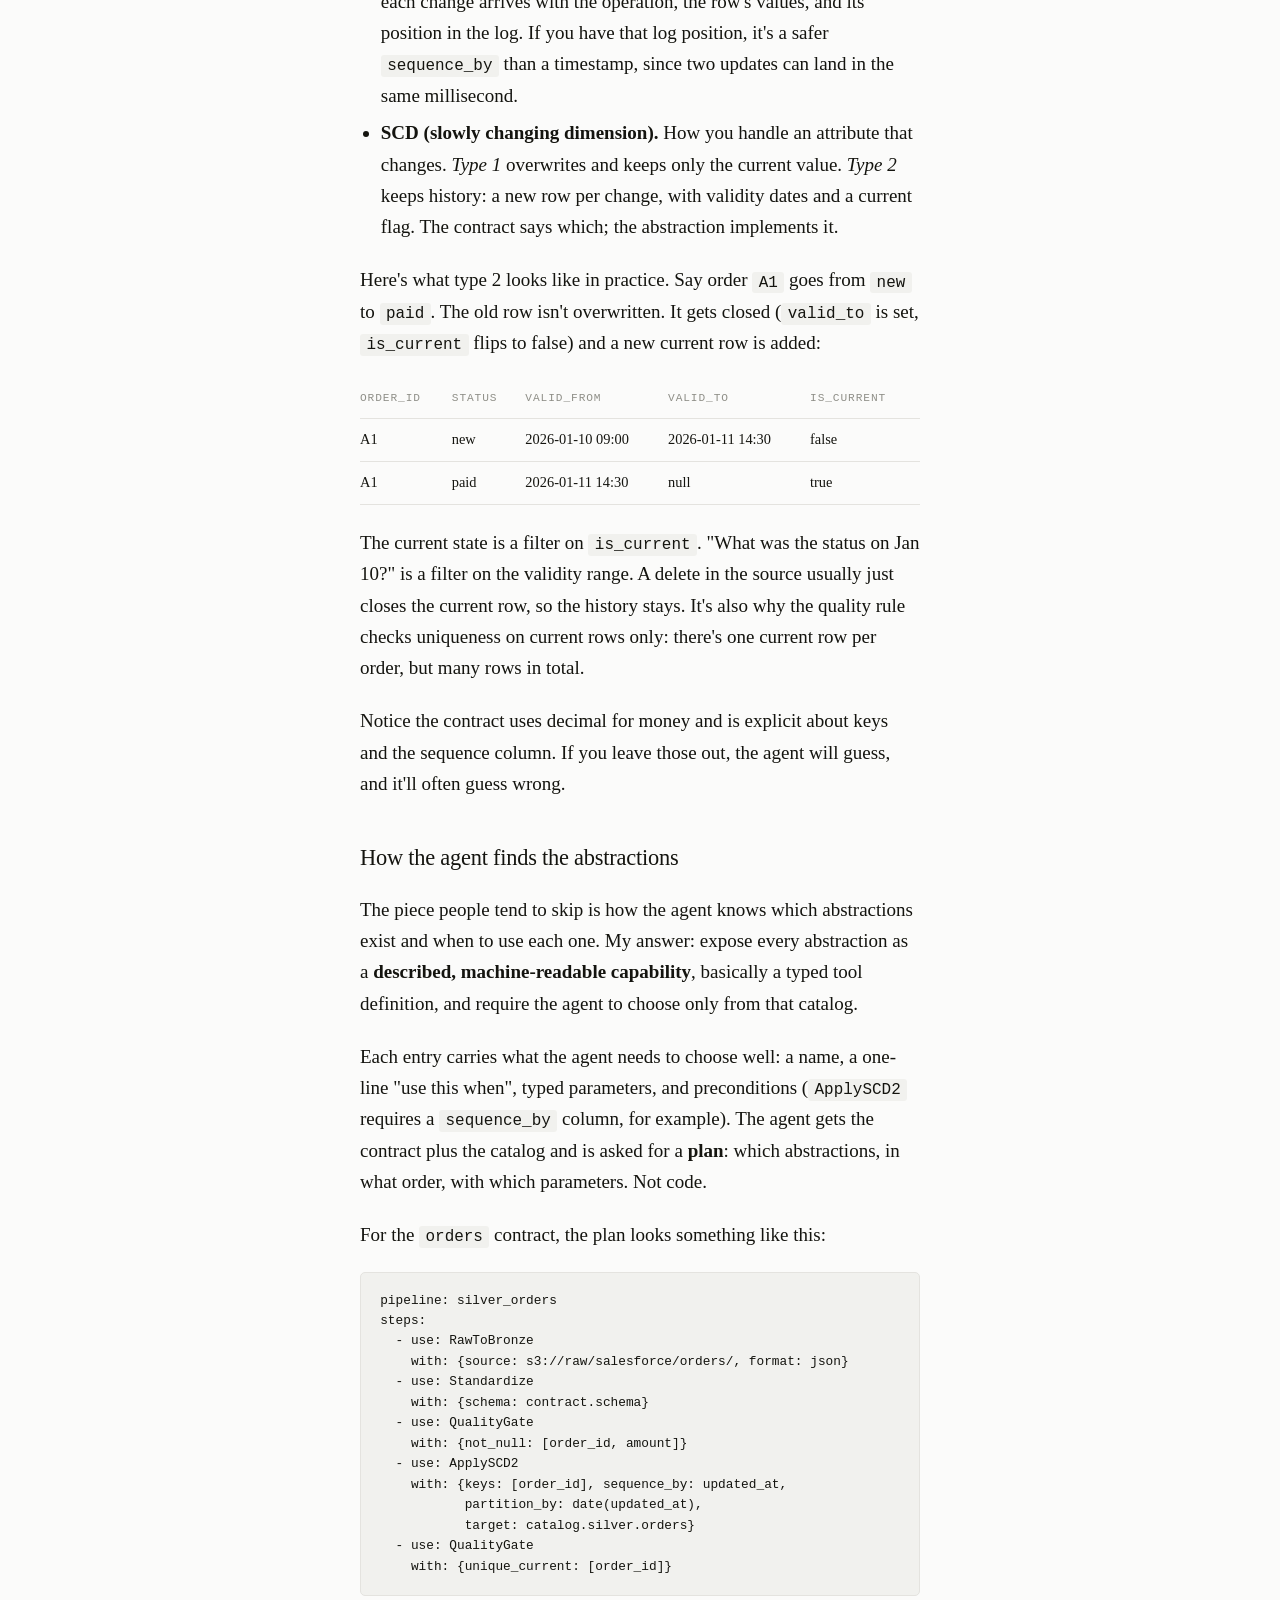
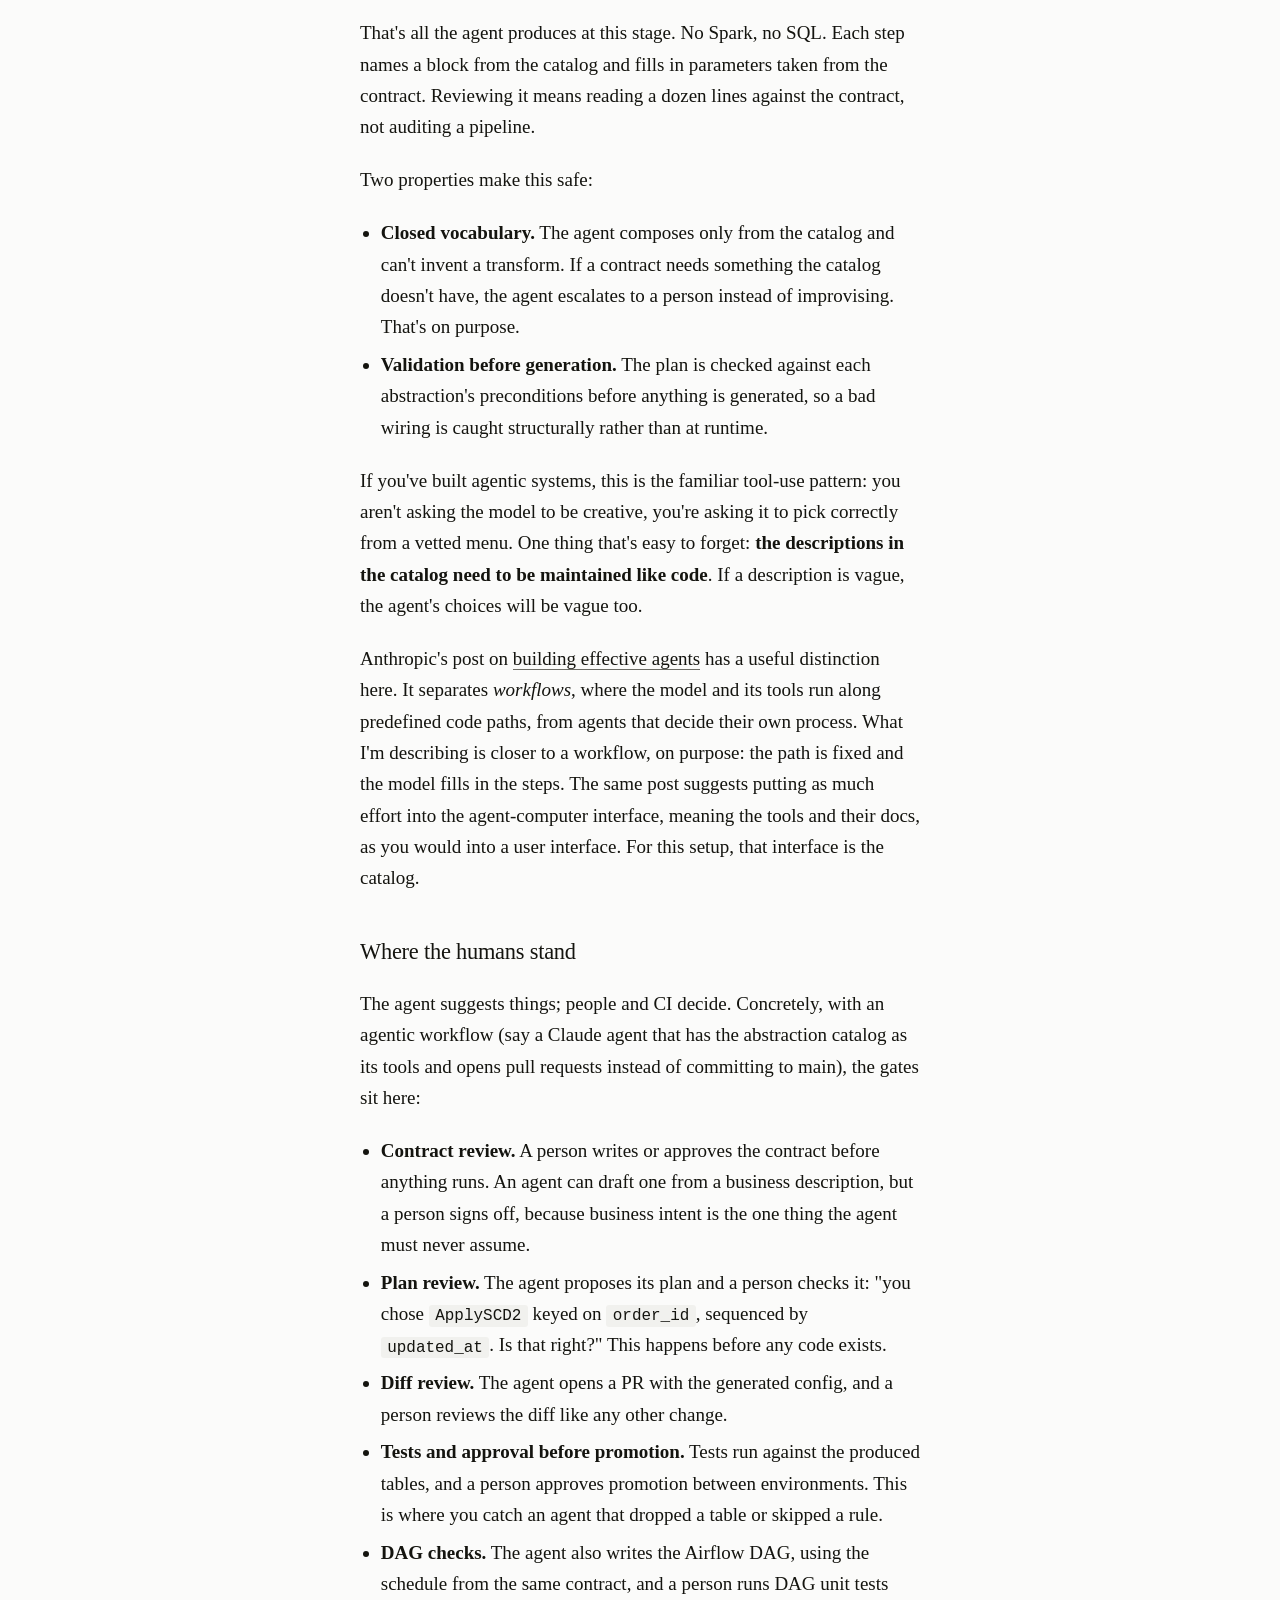
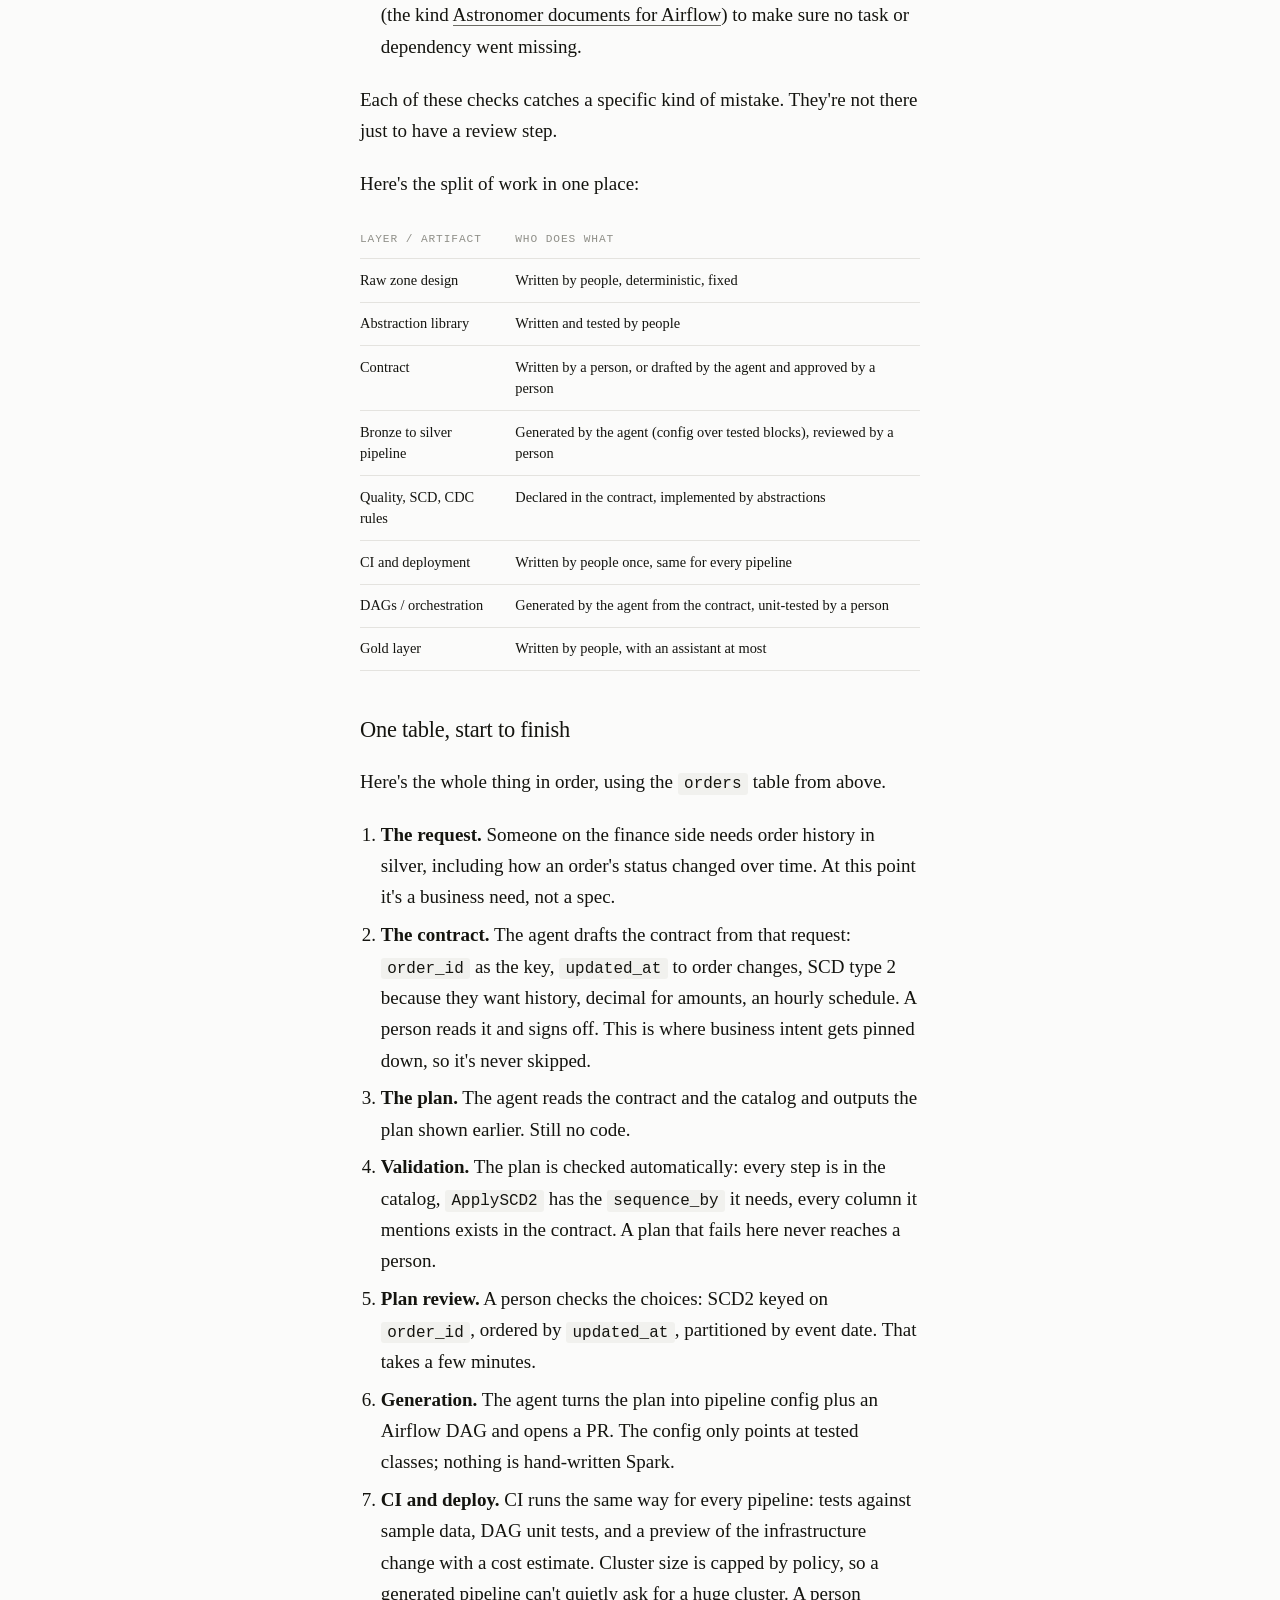
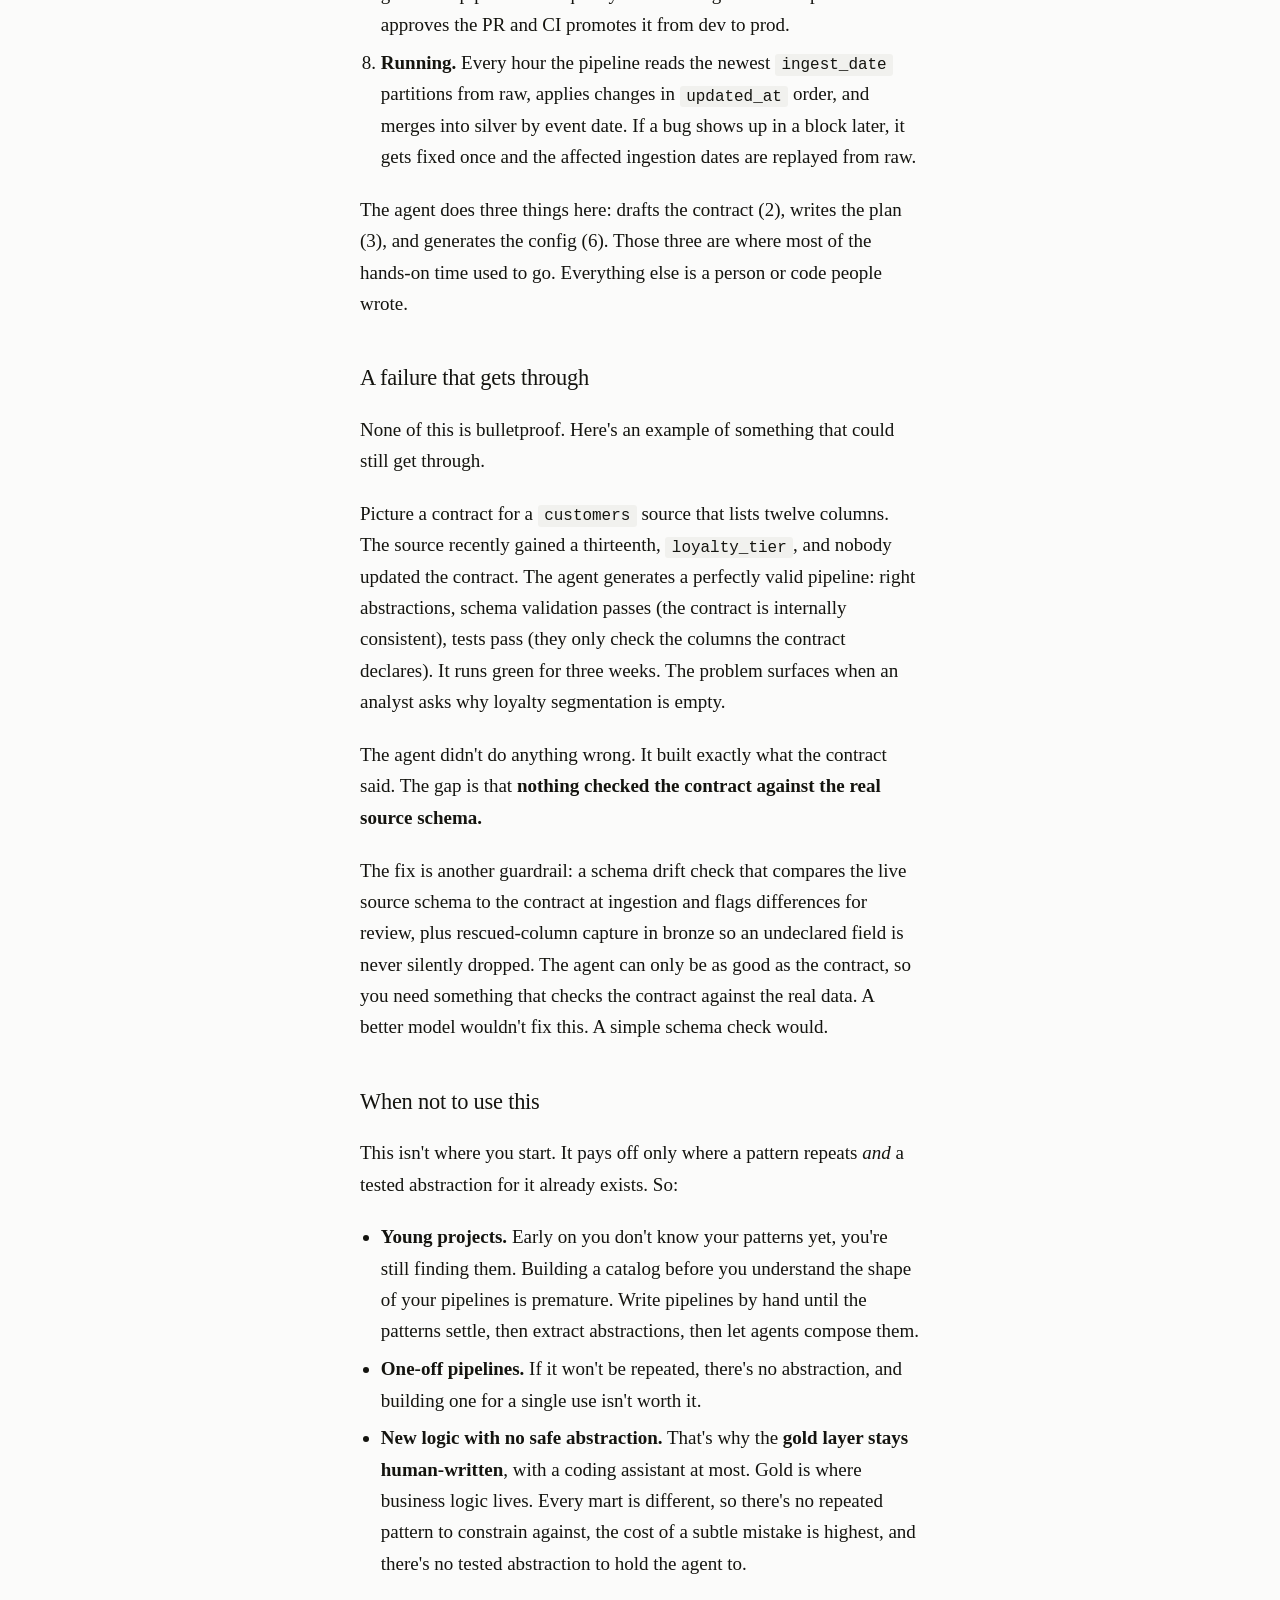
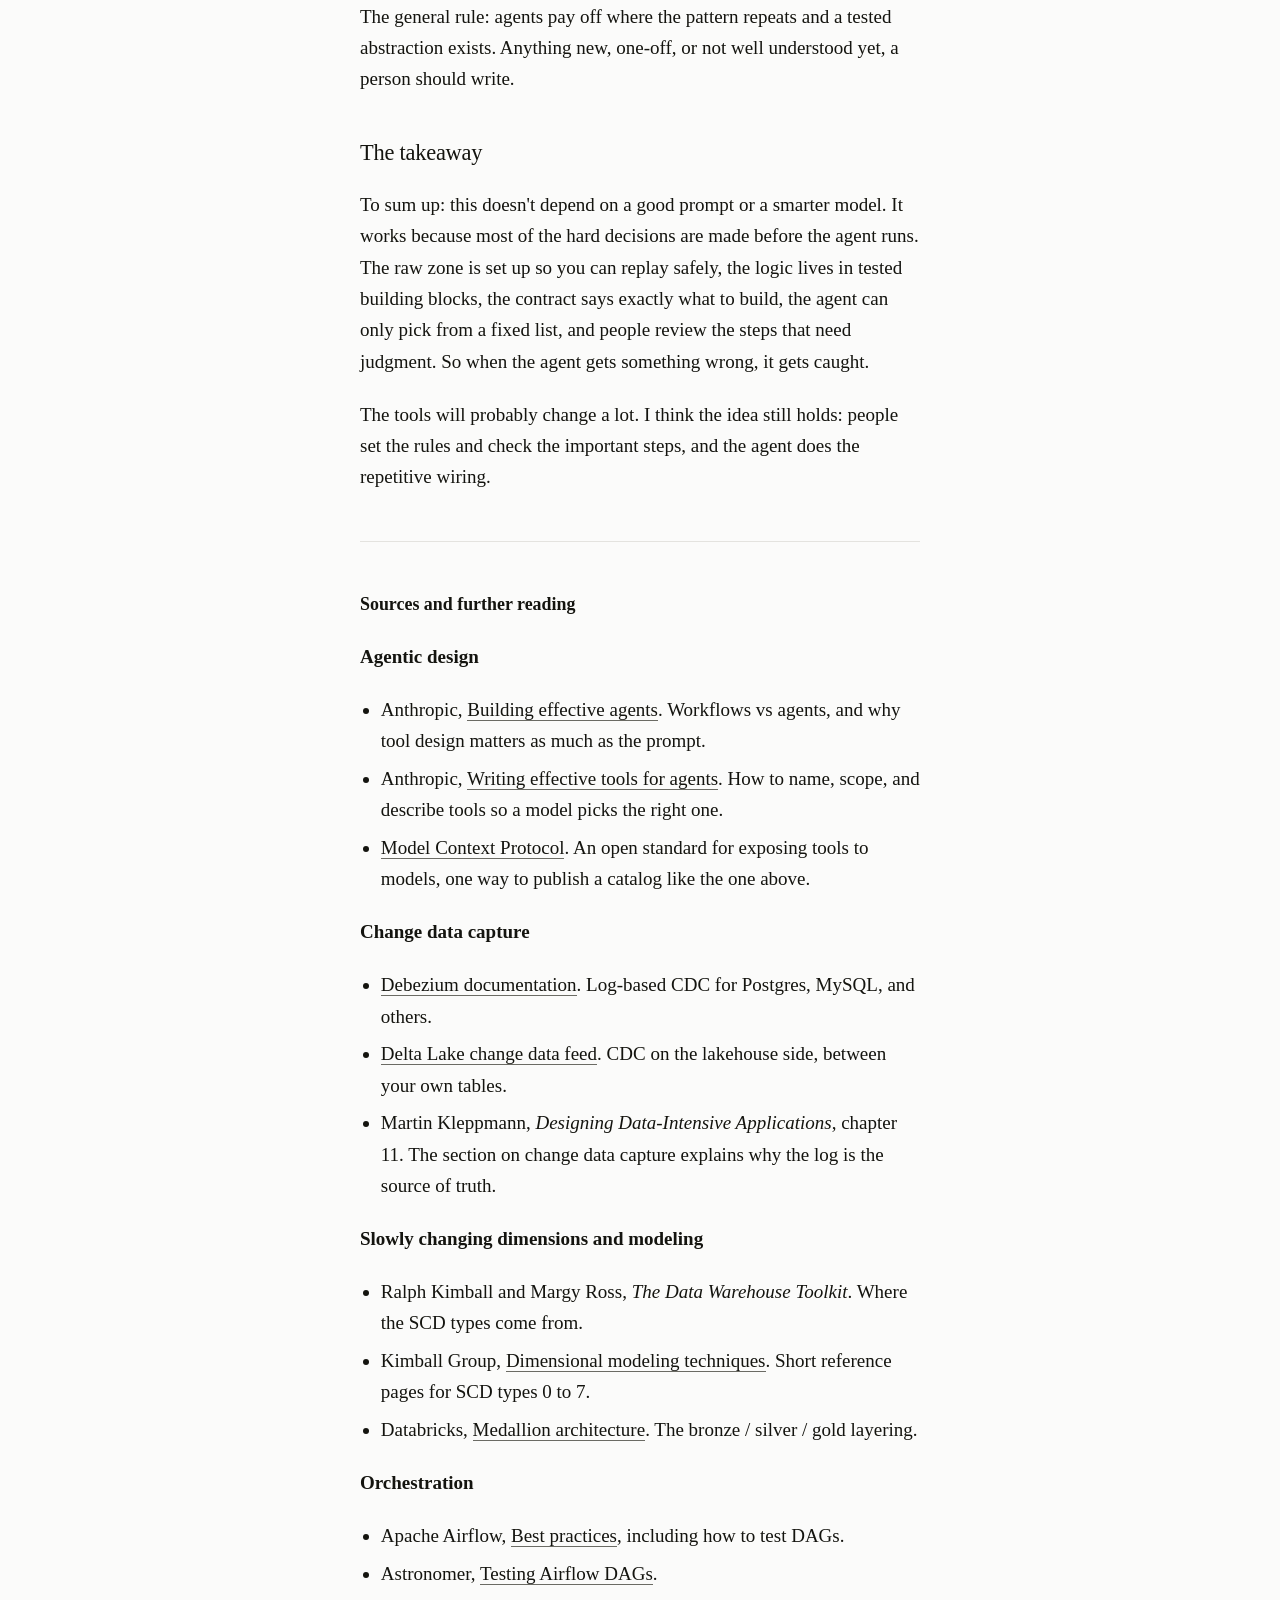
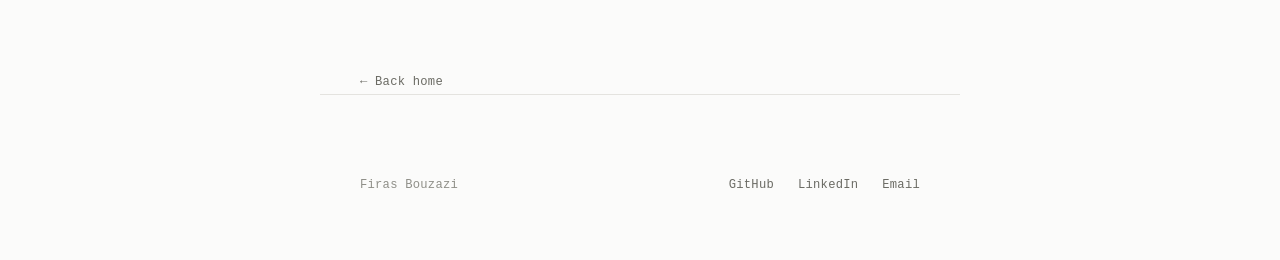
==== commit 7b12b8cb: "AI agents post: CDC and SCD details, agentic design references, sources" ====
--- a/posts/ai-agents-safely-in-data-engineering.html
+++ b/posts/ai-agents-safely-in-data-engineering.html
@@ -129,9 +129,25 @@
       <p>Two terms in there drive the choice of abstractions:</p>
 
       <ul>
-        <li><strong>CDC (change data capture).</strong> The source emits row-level inserts, updates, and deletes instead of full snapshots. The <code>sequence_by</code> column orders those changes, so an older event that arrives late never overwrites a newer one.</li>
+        <li><strong>CDC (change data capture).</strong> The source emits row-level inserts, updates, and deletes instead of full snapshots. The <code>sequence_by</code> column orders those changes, so an older event that arrives late never overwrites a newer one. Most CDC feeds come from reading the database's transaction log (<a href="https://debezium.io/documentation/">Debezium</a> is the usual open source tool), so each change arrives with the operation, the row's values, and its position in the log. If you have that log position, it's a safer <code>sequence_by</code> than a timestamp, since two updates can land in the same millisecond.</li>
         <li><strong>SCD (slowly changing dimension).</strong> How you handle an attribute that changes. <em>Type 1</em> overwrites and keeps only the current value. <em>Type 2</em> keeps history: a new row per change, with validity dates and a current flag. The contract says which; the abstraction implements it.</li>
       </ul>
+
+      <p>Here's what type 2 looks like in practice. Say order <code>A1</code> goes from <code>new</code> to <code>paid</code>. The old row isn't overwritten. It gets closed (<code>valid_to</code> is set, <code>is_current</code> flips to false) and a new current row is added:</p>
+
+      <div class="table-wrap">
+        <table class="data">
+          <thead>
+            <tr><th>order_id</th><th>status</th><th>valid_from</th><th>valid_to</th><th>is_current</th></tr>
+          </thead>
+          <tbody>
+            <tr><td>A1</td><td>new</td><td>2026-01-10 09:00</td><td>2026-01-11 14:30</td><td>false</td></tr>
+            <tr><td>A1</td><td>paid</td><td>2026-01-11 14:30</td><td>null</td><td>true</td></tr>
+          </tbody>
+        </table>
+      </div>
+
+      <p>The current state is a filter on <code>is_current</code>. "What was the status on Jan 10?" is a filter on the validity range. A delete in the source usually just closes the current row, so the history stays. It's also why the quality rule checks uniqueness on current rows only: there's one current row per order, but many rows in total.</p>
 
       <p>Notice the contract uses decimal for money and is explicit about keys and the sequence column. If you leave those out, the agent will guess, and it'll often guess wrong.</p>
 
@@ -168,6 +184,8 @@
       </ul>
 
       <p>If you've built agentic systems, this is the familiar tool-use pattern: you aren't asking the model to be creative, you're asking it to pick correctly from a vetted menu. One thing that's easy to forget: <strong>the descriptions in the catalog need to be maintained like code</strong>. If a description is vague, the agent's choices will be vague too.</p>
+
+      <p>Anthropic's post on <a href="https://www.anthropic.com/engineering/building-effective-agents">building effective agents</a> has a useful distinction here. It separates <em>workflows</em>, where the model and its tools run along predefined code paths, from agents that decide their own process. What I'm describing is closer to a workflow, on purpose: the path is fixed and the model fills in the steps. The same post suggests putting as much effort into the agent-computer interface, meaning the tools and their docs, as you would into a user interface. For this setup, that interface is the catalog.</p>
 
       <h2>Where the humans stand</h2>
 
@@ -247,6 +265,37 @@
       <p>To sum up: this doesn't depend on a good prompt or a smarter model. It works because most of the hard decisions are made before the agent runs. The raw zone is set up so you can replay safely, the logic lives in tested building blocks, the contract says exactly what to build, the agent can only pick from a fixed list, and people review the steps that need judgment. So when the agent gets something wrong, it gets caught.</p>
 
       <p>The tools will probably change a lot. I think the idea still holds: people set the rules and check the important steps, and the agent does the repetitive wiring.</p>
+
+      <hr>
+
+      <h3>Sources and further reading</h3>
+
+      <p><strong>Agentic design</strong></p>
+      <ul>
+        <li>Anthropic, <a href="https://www.anthropic.com/engineering/building-effective-agents">Building effective agents</a>. Workflows vs agents, and why tool design matters as much as the prompt.</li>
+        <li>Anthropic, <a href="https://www.anthropic.com/engineering/writing-tools-for-agents">Writing effective tools for agents</a>. How to name, scope, and describe tools so a model picks the right one.</li>
+        <li><a href="https://modelcontextprotocol.io/">Model Context Protocol</a>. An open standard for exposing tools to models, one way to publish a catalog like the one above.</li>
+      </ul>
+
+      <p><strong>Change data capture</strong></p>
+      <ul>
+        <li><a href="https://debezium.io/documentation/">Debezium documentation</a>. Log-based CDC for Postgres, MySQL, and others.</li>
+        <li><a href="https://docs.delta.io/latest/delta-change-data-feed.html">Delta Lake change data feed</a>. CDC on the lakehouse side, between your own tables.</li>
+        <li>Martin Kleppmann, <em>Designing Data-Intensive Applications</em>, chapter 11. The section on change data capture explains why the log is the source of truth.</li>
+      </ul>
+
+      <p><strong>Slowly changing dimensions and modeling</strong></p>
+      <ul>
+        <li>Ralph Kimball and Margy Ross, <em>The Data Warehouse Toolkit</em>. Where the SCD types come from.</li>
+        <li>Kimball Group, <a href="https://www.kimballgroup.com/data-warehouse-business-intelligence-resources/kimball-techniques/dimensional-modeling-techniques/">Dimensional modeling techniques</a>. Short reference pages for SCD types 0 to 7.</li>
+        <li>Databricks, <a href="https://www.databricks.com/glossary/medallion-architecture">Medallion architecture</a>. The bronze / silver / gold layering.</li>
+      </ul>
+
+      <p><strong>Orchestration</strong></p>
+      <ul>
+        <li>Apache Airflow, <a href="https://airflow.apache.org/docs/apache-airflow/stable/best-practices.html">Best practices</a>, including how to test DAGs.</li>
+        <li>Astronomer, <a href="https://www.astronomer.io/docs/learn/testing-airflow">Testing Airflow DAGs</a>.</li>
+      </ul>
     </div>
 
     <a class="back" href="/">Back home</a>
--- a/style.css
+++ b/style.css
@@ -331,6 +331,7 @@
   padding: .65rem 1rem .65rem 0;
   border-bottom: 1px solid var(--rule);
 }
+.prose table.data th, .prose table.data td { white-space: nowrap; }
 .prose th {
   font-family: var(--mono);
   font-size: .7rem;
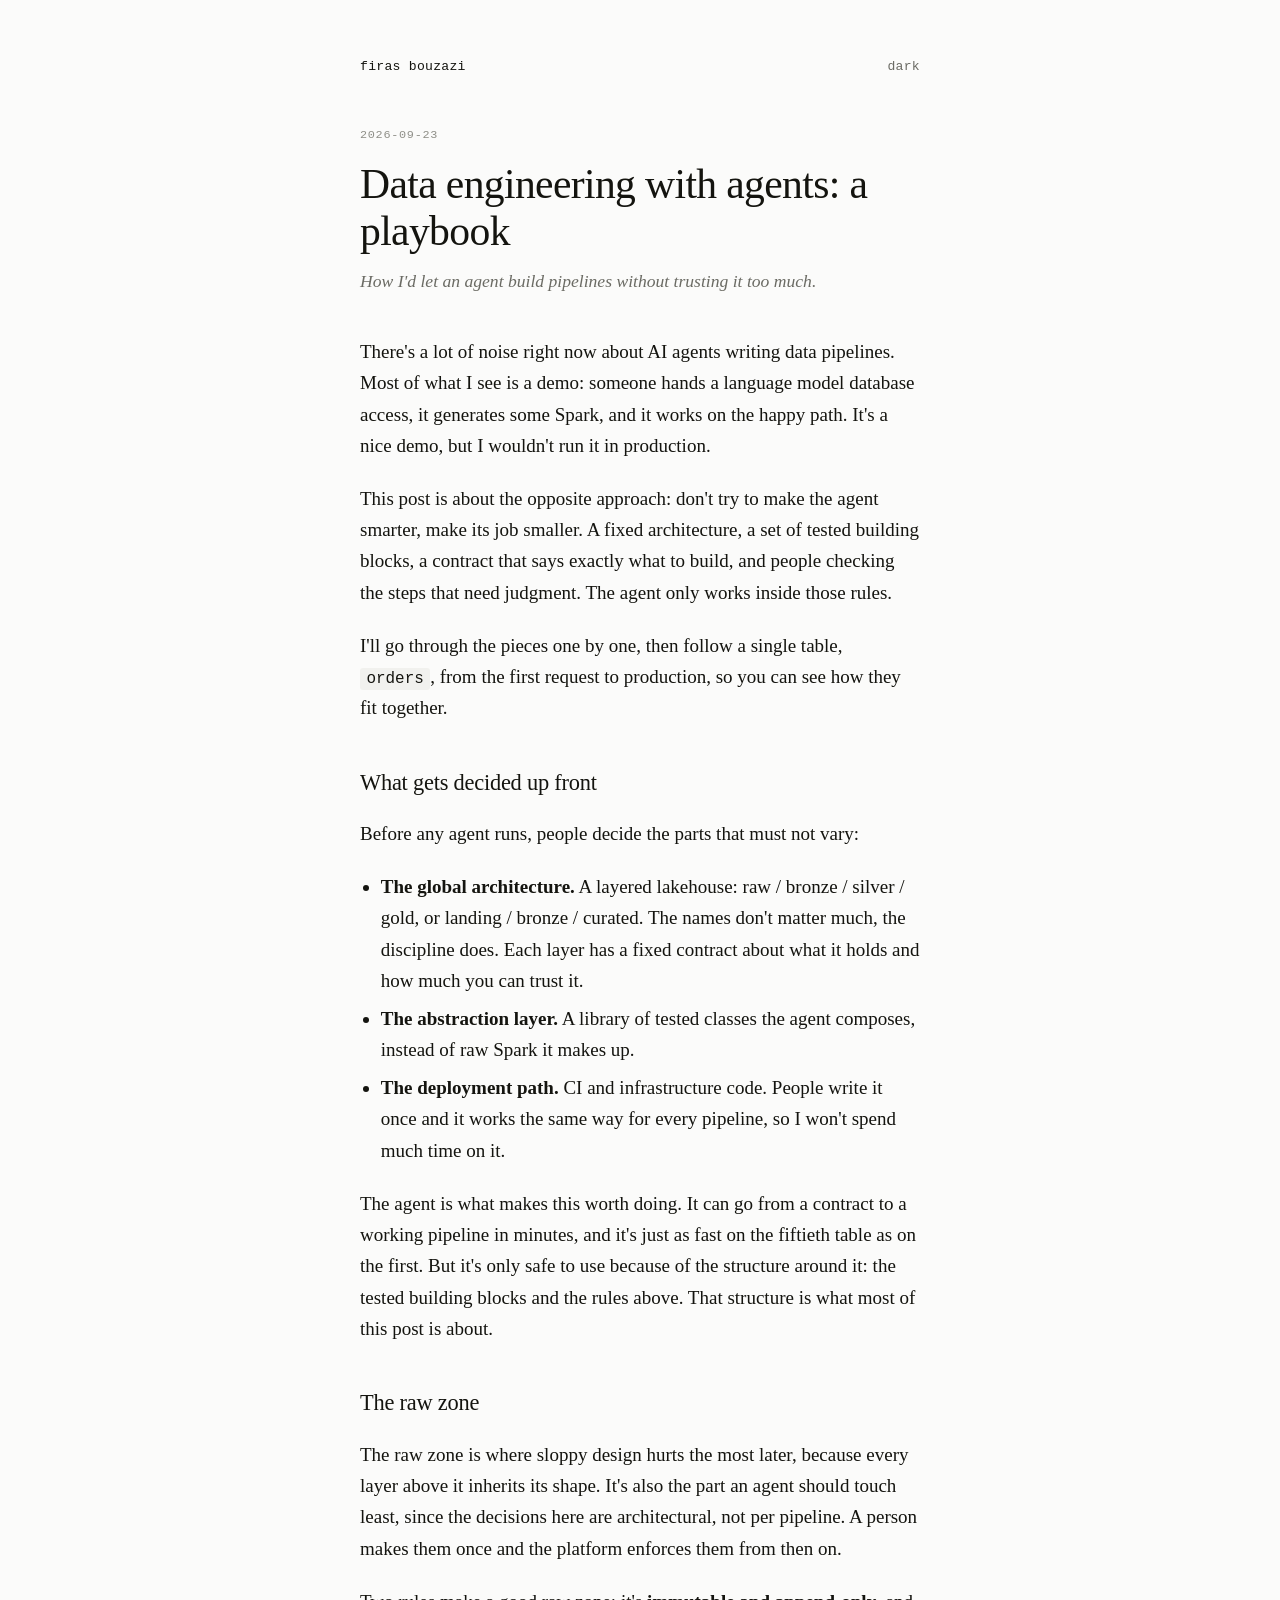
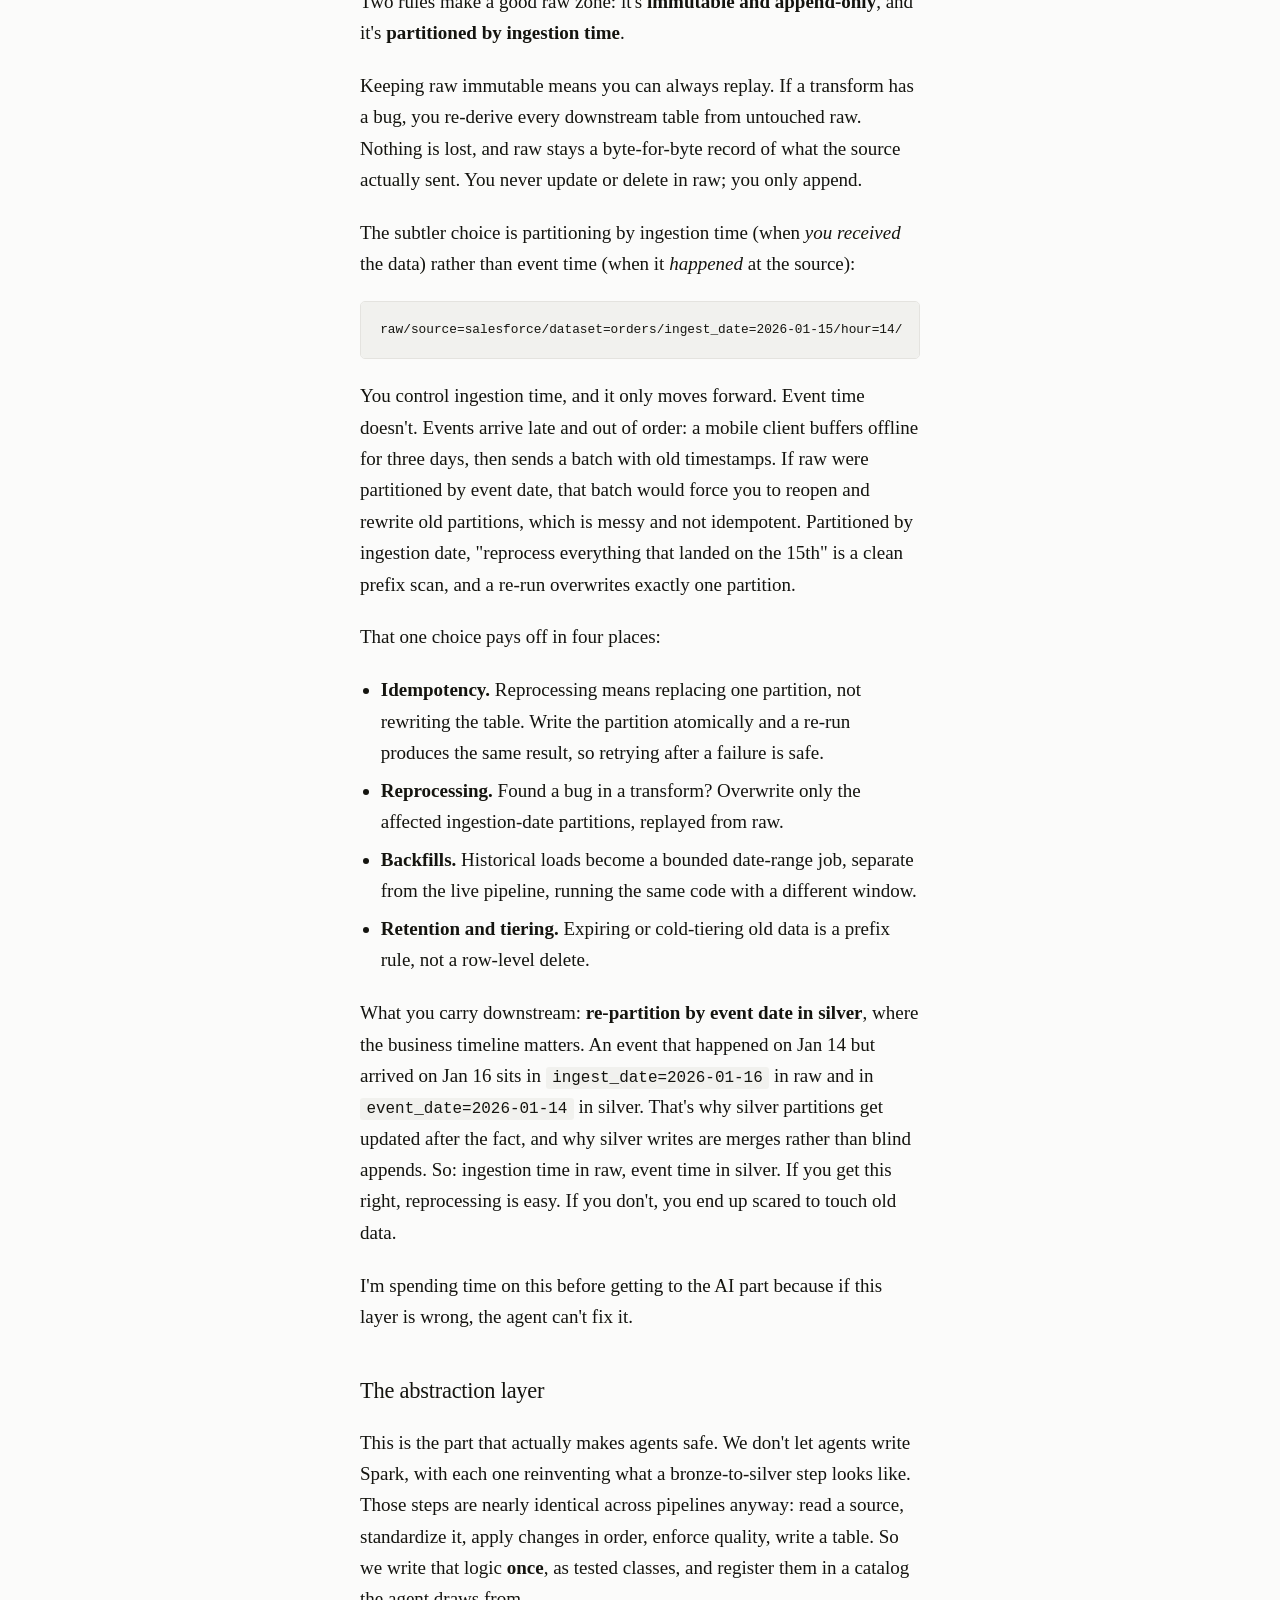
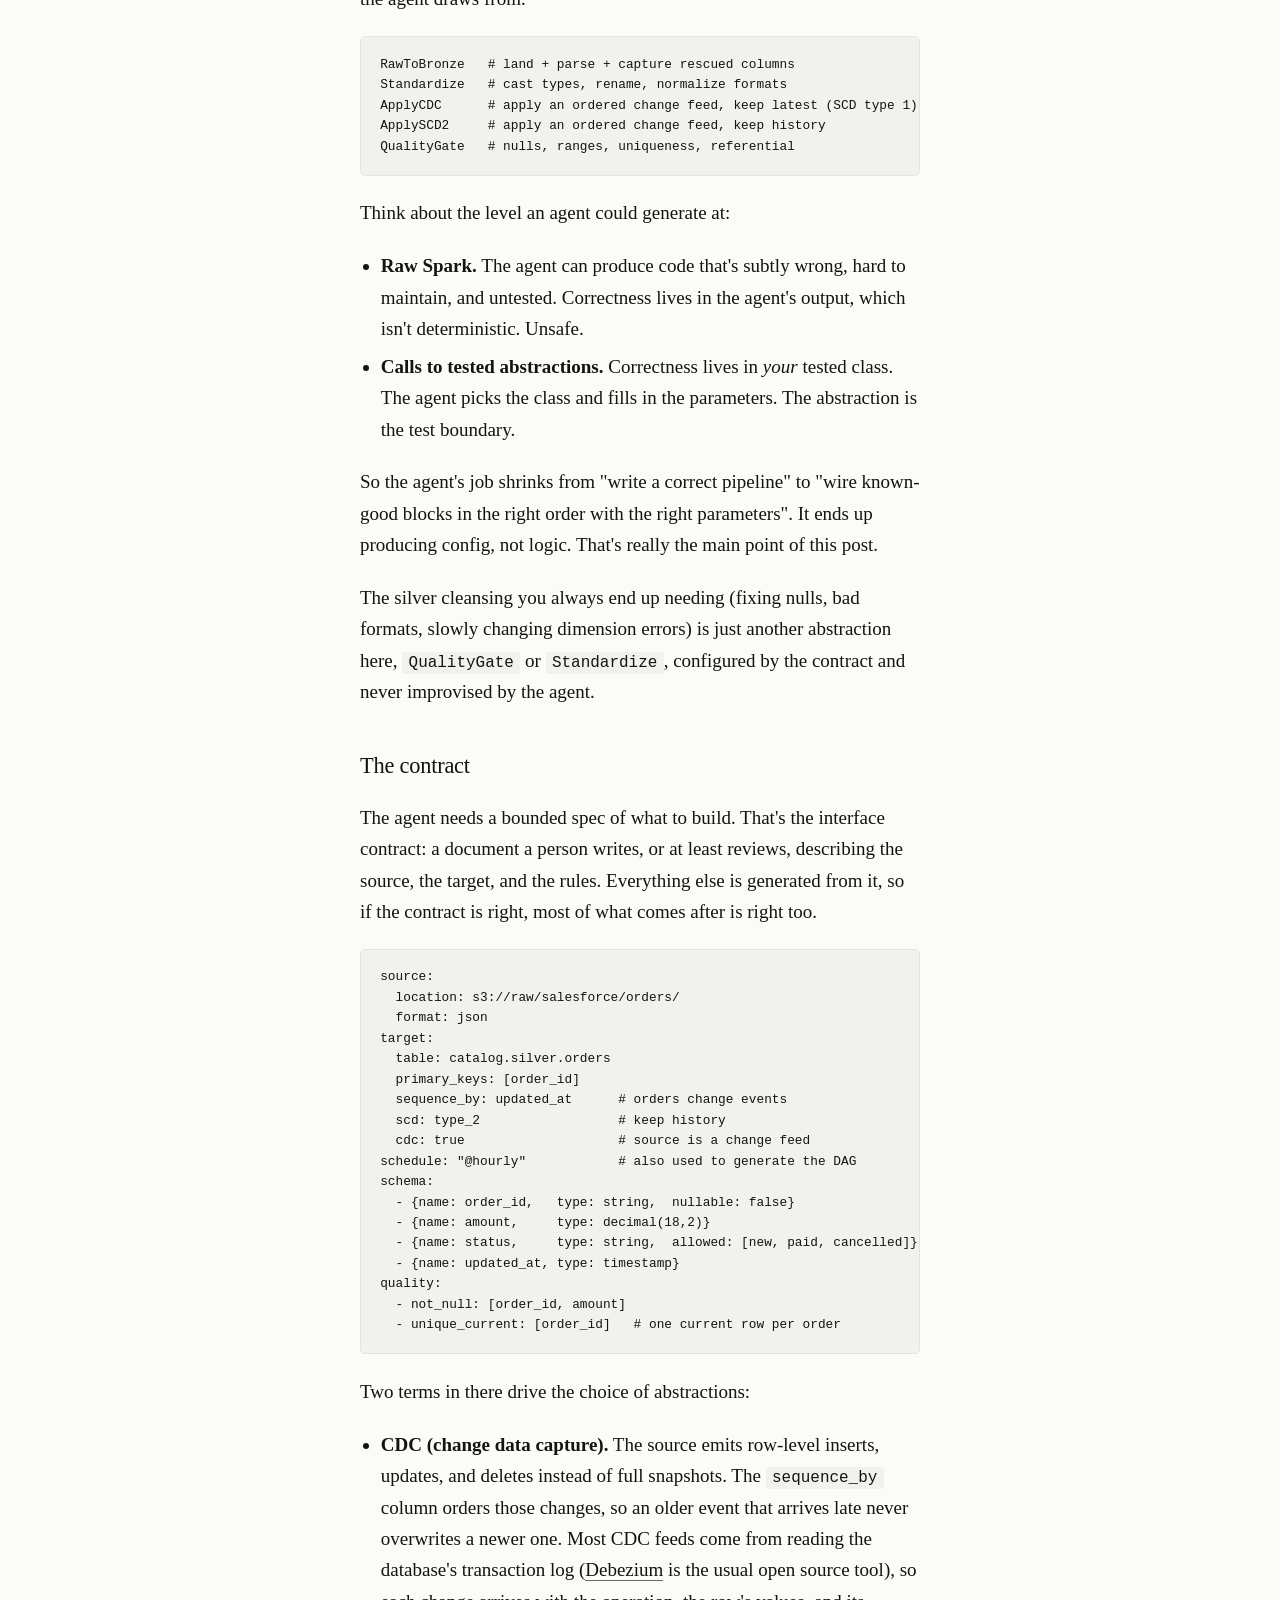
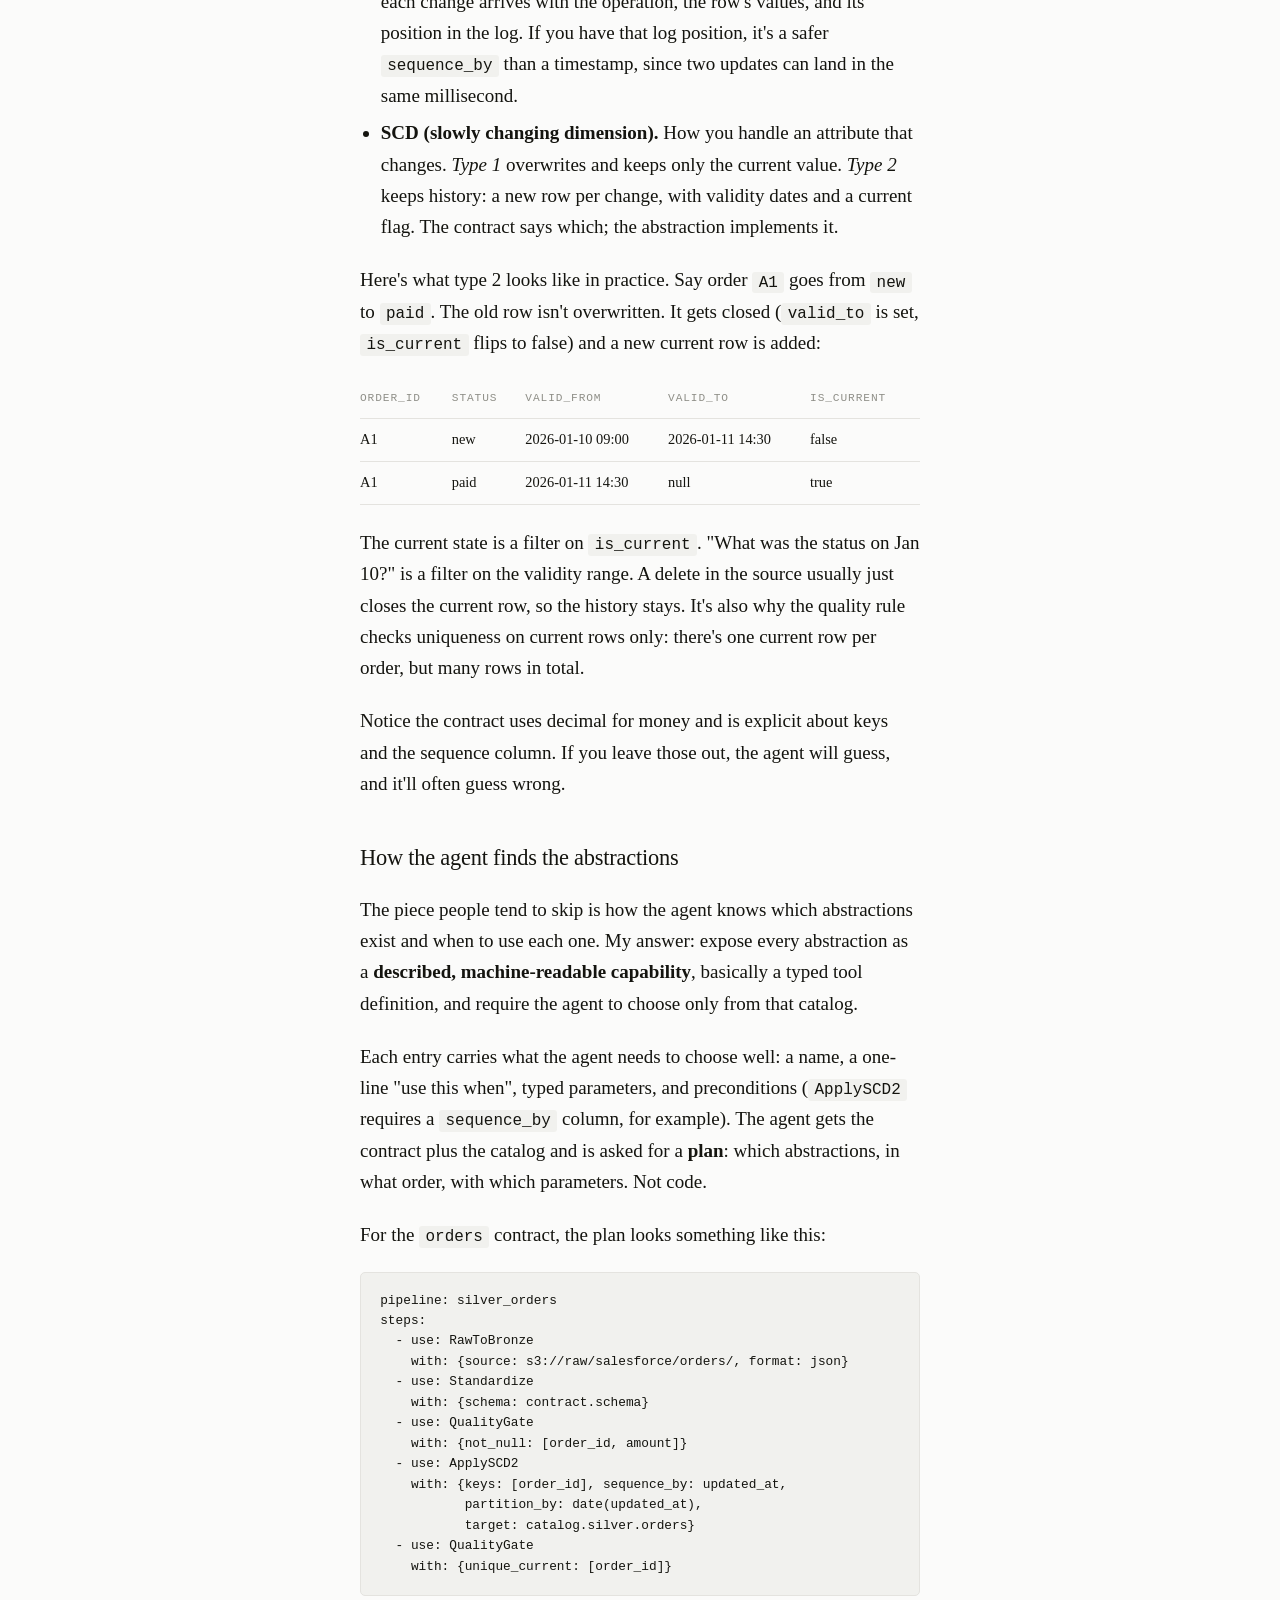
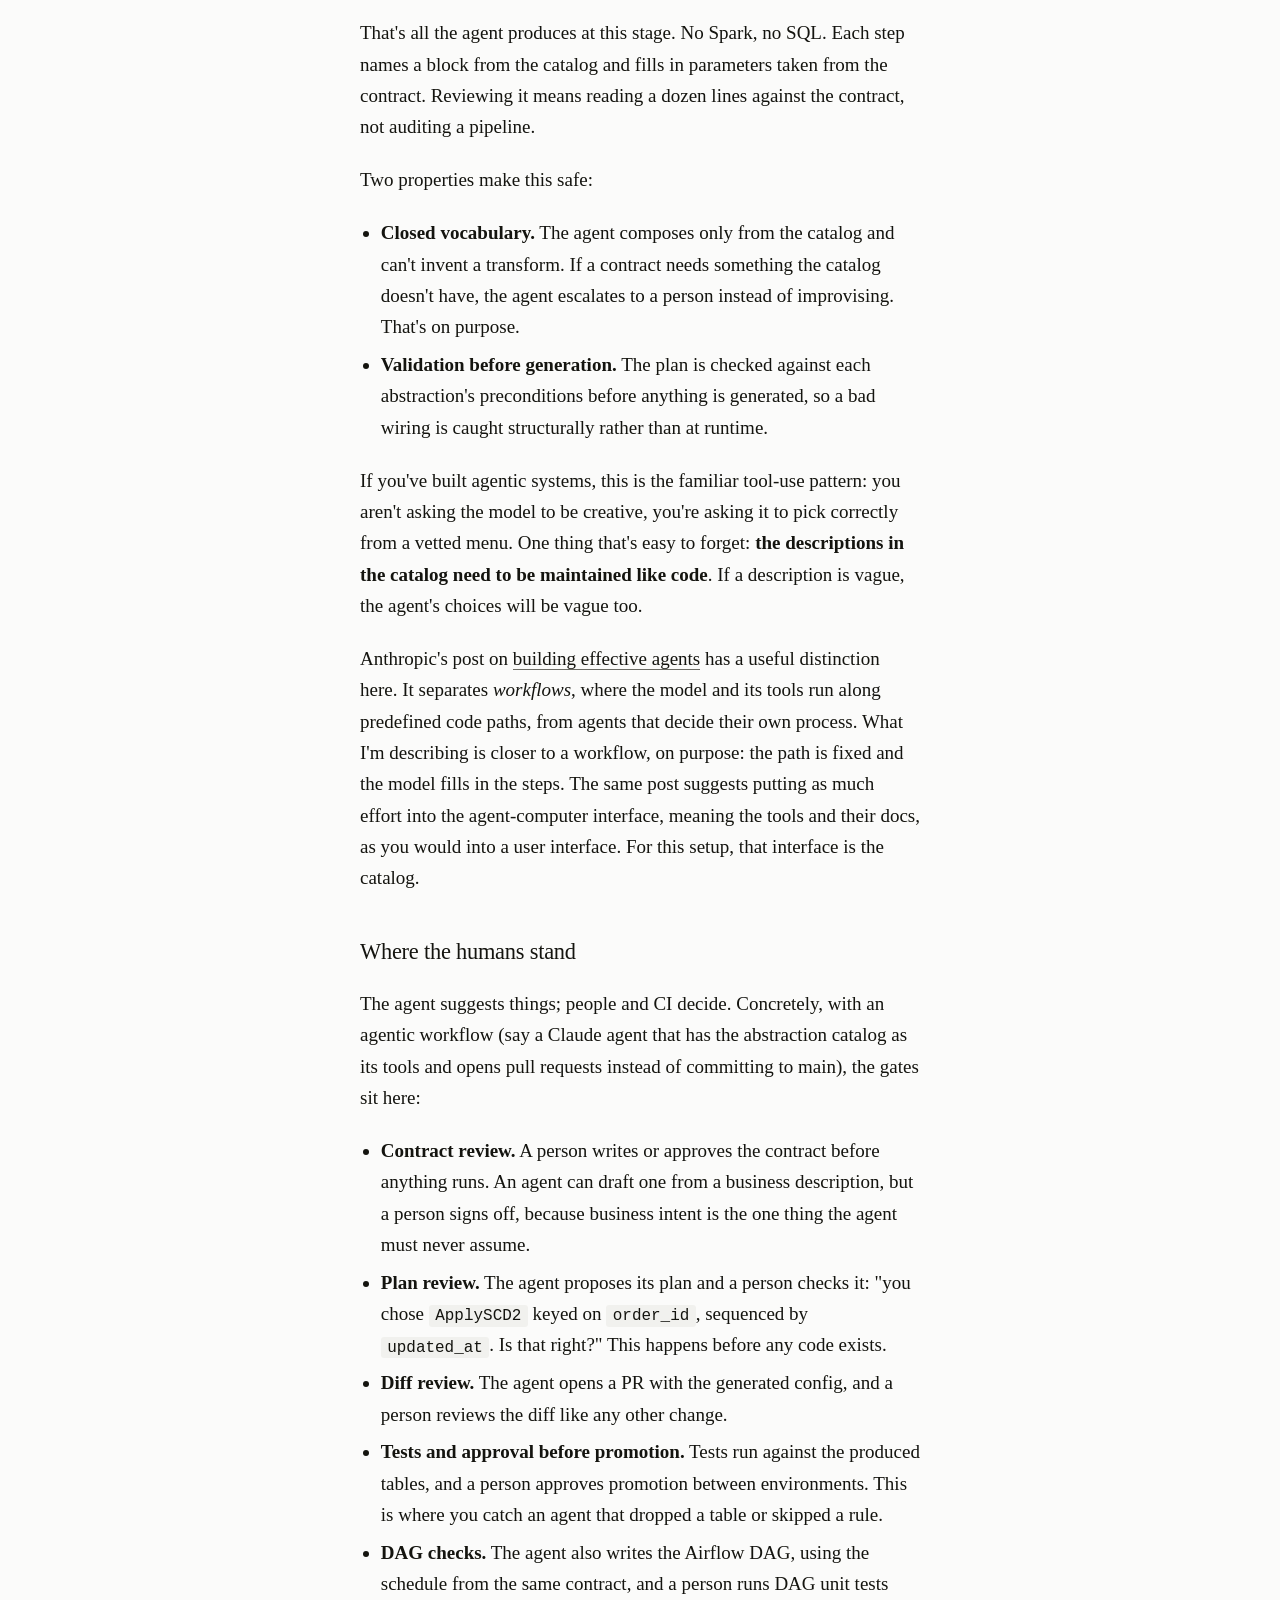
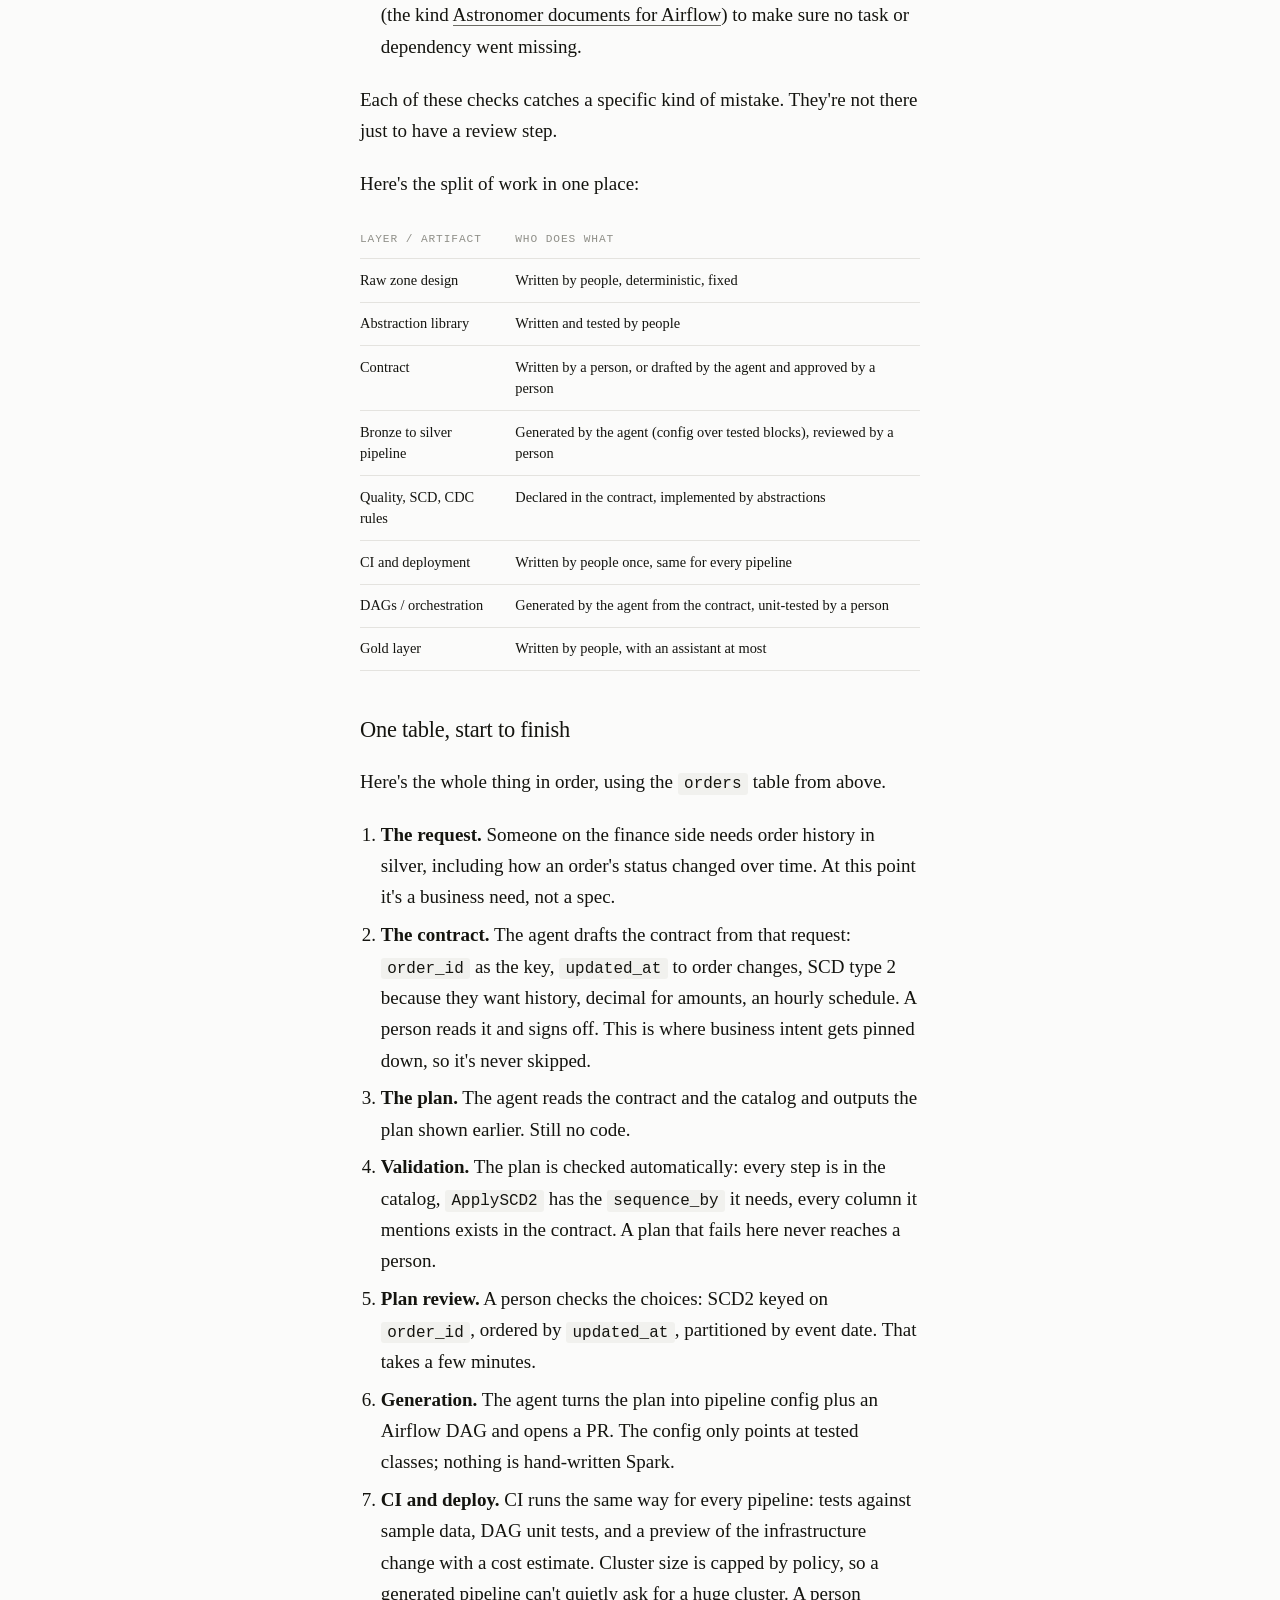
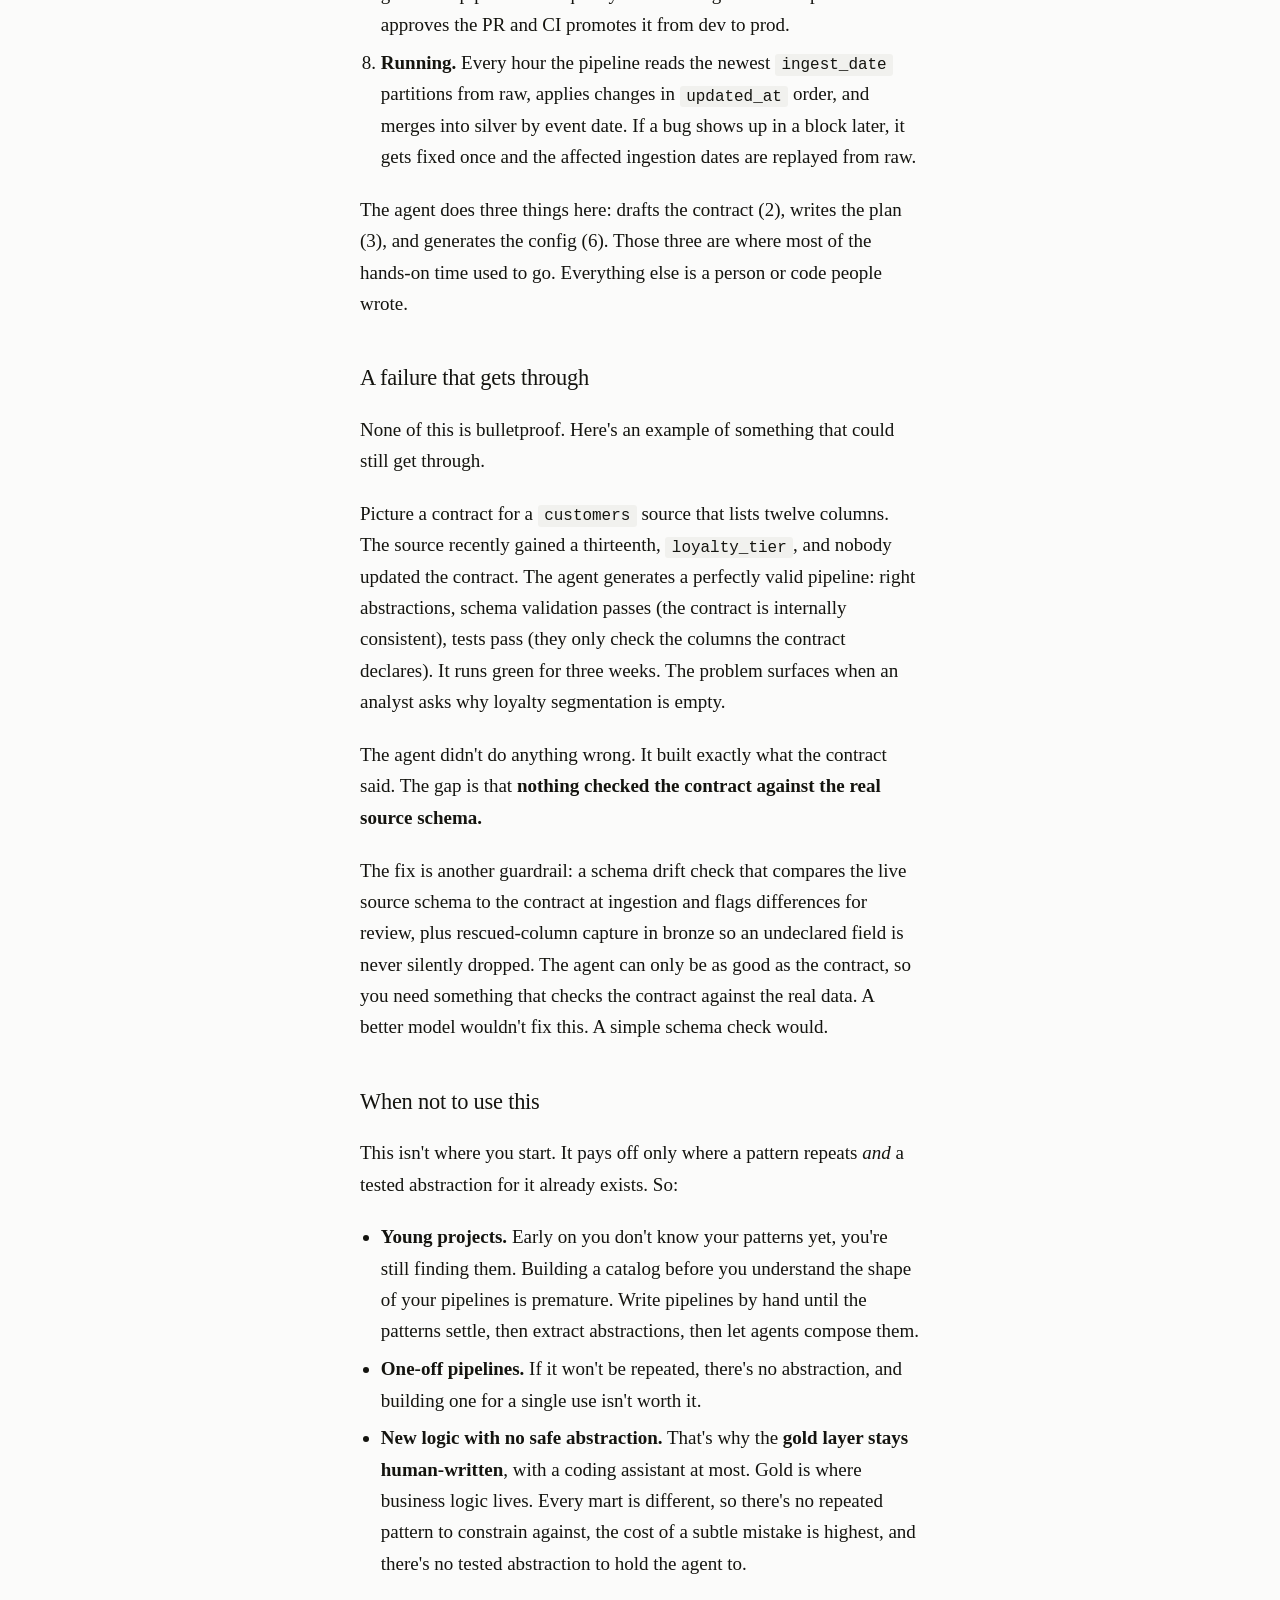
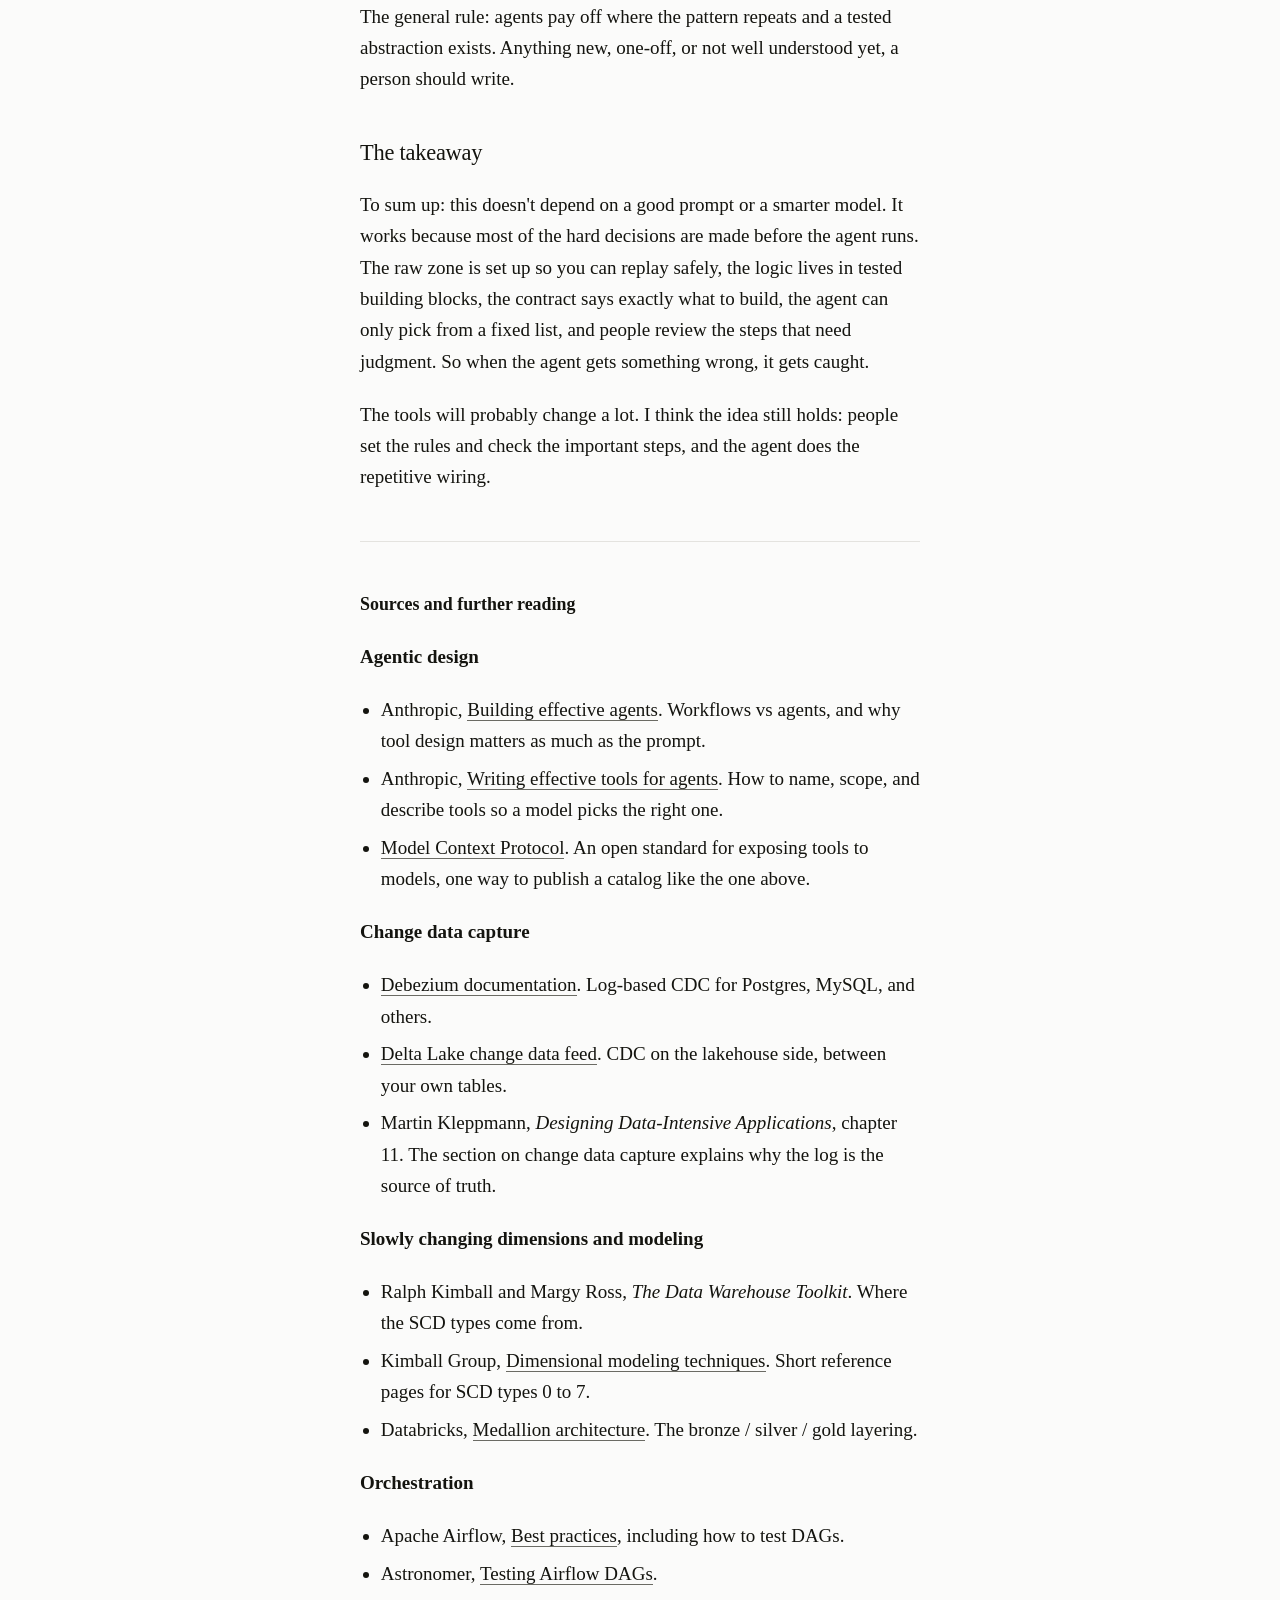
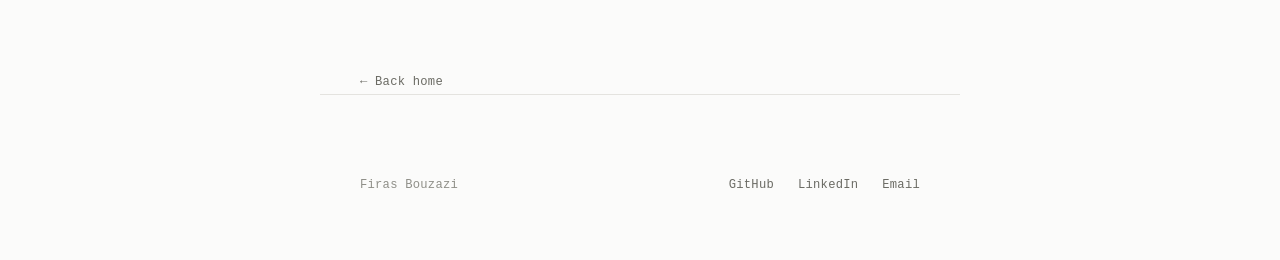
==== commit 5c6e7b08: "Rename post: Data engineering with agents: a playbook" ====
--- a/posts/ai-agents-safely-in-data-engineering.html
+++ b/posts/ai-agents-safely-in-data-engineering.html
@@ -2,315 +2,12 @@
 <html lang="en">
 <head>
 <meta charset="UTF-8">
-<meta name="viewport" content="width=device-width, initial-scale=1.0">
-<title>A playbook for using AI agents safely in data engineering · Firas Bouzazi</title>
-<meta name="description" content="How I'd let AI agents build data pipelines without trusting them too much: tested building blocks, a contract, and people reviewing the important steps.">
-<meta name="author" content="Firas Bouzazi">
-<meta property="og:title" content="A playbook for using AI agents safely in data engineering">
-<meta property="og:description" content="How I'd let AI agents build data pipelines without trusting them too much.">
-<meta property="og:type" content="article">
-<link rel="icon" href="data:image/svg+xml,<svg xmlns='http://www.w3.org/2000/svg' viewBox='0 0 100 100'><text y='.9em' font-size='90' font-family='monospace'>·</text></svg>">
-<script>
-  (function () {
-    try {
-      var t = localStorage.getItem("theme");
-      if (t === "light" || t === "dark") document.documentElement.setAttribute("data-theme", t);
-    } catch (e) {}
-  })();
-</script>
-<link rel="stylesheet" href="../style.css">
+<title>Moved · Firas Bouzazi</title>
+<meta name="robots" content="noindex">
+<link rel="canonical" href="data-engineering-with-agents.html">
+<meta http-equiv="refresh" content="0; url=data-engineering-with-agents.html">
 </head>
 <body>
-
-<header class="site-head">
-  <a class="home" href="/">firas bouzazi</a>
-  <button class="theme-toggle" type="button" aria-label="Toggle color theme">theme</button>
-</header>
-
-<main class="wrap">
-  <article class="post">
-
-    <header class="post-head">
-      <p class="meta">2026-09-23</p>
-      <h1>A playbook for using AI agents safely in data engineering</h1>
-      <p class="dek">How I'd let an agent build pipelines without trusting it too much.</p>
-    </header>
-
-    <div class="prose">
-      <p>There's a lot of noise right now about AI agents writing data pipelines. Most of what I see is a demo: someone hands a language model database access, it generates some Spark, and it works on the happy path. It's a nice demo, but I wouldn't run it in production.</p>
-
-      <p>This post is about the opposite approach: don't try to make the agent smarter, make its job smaller. A fixed architecture, a set of tested building blocks, a contract that says exactly what to build, and people checking the steps that need judgment. The agent only works inside those rules.</p>
-
-      <p>I'll go through the pieces one by one, then follow a single table, <code>orders</code>, from the first request to production, so you can see how they fit together.</p>
-
-      <h2>What gets decided up front</h2>
-
-      <p>Before any agent runs, people decide the parts that must not vary:</p>
-
-      <ul>
-        <li><strong>The global architecture.</strong> A layered lakehouse: raw / bronze / silver / gold, or landing / bronze / curated. The names don't matter much, the discipline does. Each layer has a fixed contract about what it holds and how much you can trust it.</li>
-        <li><strong>The abstraction layer.</strong> A library of tested classes the agent composes, instead of raw Spark it makes up.</li>
-        <li><strong>The deployment path.</strong> CI and infrastructure code. People write it once and it works the same way for every pipeline, so I won't spend much time on it.</li>
-      </ul>
-
-      <p>The agent is what makes this worth doing. It can go from a contract to a working pipeline in minutes, and it's just as fast on the fiftieth table as on the first. But it's only safe to use because of the structure around it: the tested building blocks and the rules above. That structure is what most of this post is about.</p>
-
-      <h2>The raw zone</h2>
-
-      <p>The raw zone is where sloppy design hurts the most later, because every layer above it inherits its shape. It's also the part an agent should touch least, since the decisions here are architectural, not per pipeline. A person makes them once and the platform enforces them from then on.</p>
-
-      <p>Two rules make a good raw zone: it's <strong>immutable and append-only</strong>, and it's <strong>partitioned by ingestion time</strong>.</p>
-
-      <p>Keeping raw immutable means you can always replay. If a transform has a bug, you re-derive every downstream table from untouched raw. Nothing is lost, and raw stays a byte-for-byte record of what the source actually sent. You never update or delete in raw; you only append.</p>
-
-      <p>The subtler choice is partitioning by ingestion time (when <em>you received</em> the data) rather than event time (when it <em>happened</em> at the source):</p>
-
-<pre><code>raw/source=salesforce/dataset=orders/ingest_date=2026-01-15/hour=14/</code></pre>
-
-      <p>You control ingestion time, and it only moves forward. Event time doesn't. Events arrive late and out of order: a mobile client buffers offline for three days, then sends a batch with old timestamps. If raw were partitioned by event date, that batch would force you to reopen and rewrite old partitions, which is messy and not idempotent. Partitioned by ingestion date, "reprocess everything that landed on the 15th" is a clean prefix scan, and a re-run overwrites exactly one partition.</p>
-
-      <p>That one choice pays off in four places:</p>
-
-      <ul>
-        <li><strong>Idempotency.</strong> Reprocessing means replacing one partition, not rewriting the table. Write the partition atomically and a re-run produces the same result, so retrying after a failure is safe.</li>
-        <li><strong>Reprocessing.</strong> Found a bug in a transform? Overwrite only the affected ingestion-date partitions, replayed from raw.</li>
-        <li><strong>Backfills.</strong> Historical loads become a bounded date-range job, separate from the live pipeline, running the same code with a different window.</li>
-        <li><strong>Retention and tiering.</strong> Expiring or cold-tiering old data is a prefix rule, not a row-level delete.</li>
-      </ul>
-
-      <p>What you carry downstream: <strong>re-partition by event date in silver</strong>, where the business timeline matters. An event that happened on Jan 14 but arrived on Jan 16 sits in <code>ingest_date=2026-01-16</code> in raw and in <code>event_date=2026-01-14</code> in silver. That's why silver partitions get updated after the fact, and why silver writes are merges rather than blind appends. So: ingestion time in raw, event time in silver. If you get this right, reprocessing is easy. If you don't, you end up scared to touch old data.</p>
-
-      <p>I'm spending time on this before getting to the AI part because if this layer is wrong, the agent can't fix it.</p>
-
-      <h2>The abstraction layer</h2>
-
-      <p>This is the part that actually makes agents safe. We don't let agents write Spark, with each one reinventing what a bronze-to-silver step looks like. Those steps are nearly identical across pipelines anyway: read a source, standardize it, apply changes in order, enforce quality, write a table. So we write that logic <strong>once</strong>, as tested classes, and register them in a catalog the agent draws from.</p>
-
-<pre><code>RawToBronze   # land + parse + capture rescued columns
-Standardize   # cast types, rename, normalize formats
-ApplyCDC      # apply an ordered change feed, keep latest (SCD type 1)
-ApplySCD2     # apply an ordered change feed, keep history
-QualityGate   # nulls, ranges, uniqueness, referential</code></pre>
-
-      <p>Think about the level an agent could generate at:</p>
-
-      <ul>
-        <li><strong>Raw Spark.</strong> The agent can produce code that's subtly wrong, hard to maintain, and untested. Correctness lives in the agent's output, which isn't deterministic. Unsafe.</li>
-        <li><strong>Calls to tested abstractions.</strong> Correctness lives in <em>your</em> tested class. The agent picks the class and fills in the parameters. The abstraction is the test boundary.</li>
-      </ul>
-
-      <p>So the agent's job shrinks from "write a correct pipeline" to "wire known-good blocks in the right order with the right parameters". It ends up producing config, not logic. That's really the main point of this post.</p>
-
-      <p>The silver cleansing you always end up needing (fixing nulls, bad formats, slowly changing dimension errors) is just another abstraction here, <code>QualityGate</code> or <code>Standardize</code>, configured by the contract and never improvised by the agent.</p>
-
-      <h2>The contract</h2>
-
-      <p>The agent needs a bounded spec of what to build. That's the interface contract: a document a person writes, or at least reviews, describing the source, the target, and the rules. Everything else is generated from it, so if the contract is right, most of what comes after is right too.</p>
-
-<pre><code>source:
-  location: s3://raw/salesforce/orders/
-  format: json
-target:
-  table: catalog.silver.orders
-  primary_keys: [order_id]
-  sequence_by: updated_at      # orders change events
-  scd: type_2                  # keep history
-  cdc: true                    # source is a change feed
-schedule: "@hourly"            # also used to generate the DAG
-schema:
-  - {name: order_id,   type: string,  nullable: false}
-  - {name: amount,     type: decimal(18,2)}
-  - {name: status,     type: string,  allowed: [new, paid, cancelled]}
-  - {name: updated_at, type: timestamp}
-quality:
-  - not_null: [order_id, amount]
-  - unique_current: [order_id]   # one current row per order</code></pre>
-
-      <p>Two terms in there drive the choice of abstractions:</p>
-
-      <ul>
-        <li><strong>CDC (change data capture).</strong> The source emits row-level inserts, updates, and deletes instead of full snapshots. The <code>sequence_by</code> column orders those changes, so an older event that arrives late never overwrites a newer one. Most CDC feeds come from reading the database's transaction log (<a href="https://debezium.io/documentation/">Debezium</a> is the usual open source tool), so each change arrives with the operation, the row's values, and its position in the log. If you have that log position, it's a safer <code>sequence_by</code> than a timestamp, since two updates can land in the same millisecond.</li>
-        <li><strong>SCD (slowly changing dimension).</strong> How you handle an attribute that changes. <em>Type 1</em> overwrites and keeps only the current value. <em>Type 2</em> keeps history: a new row per change, with validity dates and a current flag. The contract says which; the abstraction implements it.</li>
-      </ul>
-
-      <p>Here's what type 2 looks like in practice. Say order <code>A1</code> goes from <code>new</code> to <code>paid</code>. The old row isn't overwritten. It gets closed (<code>valid_to</code> is set, <code>is_current</code> flips to false) and a new current row is added:</p>
-
-      <div class="table-wrap">
-        <table class="data">
-          <thead>
-            <tr><th>order_id</th><th>status</th><th>valid_from</th><th>valid_to</th><th>is_current</th></tr>
-          </thead>
-          <tbody>
-            <tr><td>A1</td><td>new</td><td>2026-01-10 09:00</td><td>2026-01-11 14:30</td><td>false</td></tr>
-            <tr><td>A1</td><td>paid</td><td>2026-01-11 14:30</td><td>null</td><td>true</td></tr>
-          </tbody>
-        </table>
-      </div>
-
-      <p>The current state is a filter on <code>is_current</code>. "What was the status on Jan 10?" is a filter on the validity range. A delete in the source usually just closes the current row, so the history stays. It's also why the quality rule checks uniqueness on current rows only: there's one current row per order, but many rows in total.</p>
-
-      <p>Notice the contract uses decimal for money and is explicit about keys and the sequence column. If you leave those out, the agent will guess, and it'll often guess wrong.</p>
-
-      <h2>How the agent finds the abstractions</h2>
-
-      <p>The piece people tend to skip is how the agent knows which abstractions exist and when to use each one. My answer: expose every abstraction as a <strong>described, machine-readable capability</strong>, basically a typed tool definition, and require the agent to choose only from that catalog.</p>
-
-      <p>Each entry carries what the agent needs to choose well: a name, a one-line "use this when", typed parameters, and preconditions (<code>ApplySCD2</code> requires a <code>sequence_by</code> column, for example). The agent gets the contract plus the catalog and is asked for a <strong>plan</strong>: which abstractions, in what order, with which parameters. Not code.</p>
-
-      <p>For the <code>orders</code> contract, the plan looks something like this:</p>
-
-<pre><code>pipeline: silver_orders
-steps:
-  - use: RawToBronze
-    with: {source: s3://raw/salesforce/orders/, format: json}
-  - use: Standardize
-    with: {schema: contract.schema}
-  - use: QualityGate
-    with: {not_null: [order_id, amount]}
-  - use: ApplySCD2
-    with: {keys: [order_id], sequence_by: updated_at,
-           partition_by: date(updated_at),
-           target: catalog.silver.orders}
-  - use: QualityGate
-    with: {unique_current: [order_id]}</code></pre>
-
-      <p>That's all the agent produces at this stage. No Spark, no SQL. Each step names a block from the catalog and fills in parameters taken from the contract. Reviewing it means reading a dozen lines against the contract, not auditing a pipeline.</p>
-
-      <p>Two properties make this safe:</p>
-
-      <ul>
-        <li><strong>Closed vocabulary.</strong> The agent composes only from the catalog and can't invent a transform. If a contract needs something the catalog doesn't have, the agent escalates to a person instead of improvising. That's on purpose.</li>
-        <li><strong>Validation before generation.</strong> The plan is checked against each abstraction's preconditions before anything is generated, so a bad wiring is caught structurally rather than at runtime.</li>
-      </ul>
-
-      <p>If you've built agentic systems, this is the familiar tool-use pattern: you aren't asking the model to be creative, you're asking it to pick correctly from a vetted menu. One thing that's easy to forget: <strong>the descriptions in the catalog need to be maintained like code</strong>. If a description is vague, the agent's choices will be vague too.</p>
-
-      <p>Anthropic's post on <a href="https://www.anthropic.com/engineering/building-effective-agents">building effective agents</a> has a useful distinction here. It separates <em>workflows</em>, where the model and its tools run along predefined code paths, from agents that decide their own process. What I'm describing is closer to a workflow, on purpose: the path is fixed and the model fills in the steps. The same post suggests putting as much effort into the agent-computer interface, meaning the tools and their docs, as you would into a user interface. For this setup, that interface is the catalog.</p>
-
-      <h2>Where the humans stand</h2>
-
-      <p>The agent suggests things; people and CI decide. Concretely, with an agentic workflow (say a Claude agent that has the abstraction catalog as its tools and opens pull requests instead of committing to main), the gates sit here:</p>
-
-      <ul>
-        <li><strong>Contract review.</strong> A person writes or approves the contract before anything runs. An agent can draft one from a business description, but a person signs off, because business intent is the one thing the agent must never assume.</li>
-        <li><strong>Plan review.</strong> The agent proposes its plan and a person checks it: "you chose <code>ApplySCD2</code> keyed on <code>order_id</code>, sequenced by <code>updated_at</code>. Is that right?" This happens before any code exists.</li>
-        <li><strong>Diff review.</strong> The agent opens a PR with the generated config, and a person reviews the diff like any other change.</li>
-        <li><strong>Tests and approval before promotion.</strong> Tests run against the produced tables, and a person approves promotion between environments. This is where you catch an agent that dropped a table or skipped a rule.</li>
-        <li><strong>DAG checks.</strong> The agent also writes the Airflow DAG, using the schedule from the same contract, and a person runs DAG unit tests (the kind <a href="https://www.astronomer.io/docs/learn/testing-airflow">Astronomer documents for Airflow</a>) to make sure no task or dependency went missing.</li>
-      </ul>
-
-      <p>Each of these checks catches a specific kind of mistake. They're not there just to have a review step.</p>
-
-      <p>Here's the split of work in one place:</p>
-
-      <div class="table-wrap">
-        <table>
-          <thead>
-            <tr><th>Layer / artifact</th><th>Who does what</th></tr>
-          </thead>
-          <tbody>
-            <tr><td>Raw zone design</td><td>Written by people, deterministic, fixed</td></tr>
-            <tr><td>Abstraction library</td><td>Written and tested by people</td></tr>
-            <tr><td>Contract</td><td>Written by a person, or drafted by the agent and approved by a person</td></tr>
-            <tr><td>Bronze to silver pipeline</td><td>Generated by the agent (config over tested blocks), reviewed by a person</td></tr>
-            <tr><td>Quality, SCD, CDC rules</td><td>Declared in the contract, implemented by abstractions</td></tr>
-            <tr><td>CI and deployment</td><td>Written by people once, same for every pipeline</td></tr>
-            <tr><td>DAGs / orchestration</td><td>Generated by the agent from the contract, unit-tested by a person</td></tr>
-            <tr><td>Gold layer</td><td>Written by people, with an assistant at most</td></tr>
-          </tbody>
-        </table>
-      </div>
-
-      <h2>One table, start to finish</h2>
-
-      <p>Here's the whole thing in order, using the <code>orders</code> table from above.</p>
-
-      <ol>
-        <li><strong>The request.</strong> Someone on the finance side needs order history in silver, including how an order's status changed over time. At this point it's a business need, not a spec.</li>
-        <li><strong>The contract.</strong> The agent drafts the contract from that request: <code>order_id</code> as the key, <code>updated_at</code> to order changes, SCD type 2 because they want history, decimal for amounts, an hourly schedule. A person reads it and signs off. This is where business intent gets pinned down, so it's never skipped.</li>
-        <li><strong>The plan.</strong> The agent reads the contract and the catalog and outputs the plan shown earlier. Still no code.</li>
-        <li><strong>Validation.</strong> The plan is checked automatically: every step is in the catalog, <code>ApplySCD2</code> has the <code>sequence_by</code> it needs, every column it mentions exists in the contract. A plan that fails here never reaches a person.</li>
-        <li><strong>Plan review.</strong> A person checks the choices: SCD2 keyed on <code>order_id</code>, ordered by <code>updated_at</code>, partitioned by event date. That takes a few minutes.</li>
-        <li><strong>Generation.</strong> The agent turns the plan into pipeline config plus an Airflow DAG and opens a PR. The config only points at tested classes; nothing is hand-written Spark.</li>
-        <li><strong>CI and deploy.</strong> CI runs the same way for every pipeline: tests against sample data, DAG unit tests, and a preview of the infrastructure change with a cost estimate. Cluster size is capped by policy, so a generated pipeline can't quietly ask for a huge cluster. A person approves the PR and CI promotes it from dev to prod.</li>
-        <li><strong>Running.</strong> Every hour the pipeline reads the newest <code>ingest_date</code> partitions from raw, applies changes in <code>updated_at</code> order, and merges into silver by event date. If a bug shows up in a block later, it gets fixed once and the affected ingestion dates are replayed from raw.</li>
-      </ol>
-
-      <p>The agent does three things here: drafts the contract (2), writes the plan (3), and generates the config (6). Those three are where most of the hands-on time used to go. Everything else is a person or code people wrote.</p>
-
-      <h2>A failure that gets through</h2>
-
-      <p>None of this is bulletproof. Here's an example of something that could still get through.</p>
-
-      <p>Picture a contract for a <code>customers</code> source that lists twelve columns. The source recently gained a thirteenth, <code>loyalty_tier</code>, and nobody updated the contract. The agent generates a perfectly valid pipeline: right abstractions, schema validation passes (the contract is internally consistent), tests pass (they only check the columns the contract declares). It runs green for three weeks. The problem surfaces when an analyst asks why loyalty segmentation is empty.</p>
-
-      <p>The agent didn't do anything wrong. It built exactly what the contract said. The gap is that <strong>nothing checked the contract against the real source schema.</strong></p>
-
-      <p>The fix is another guardrail: a schema drift check that compares the live source schema to the contract at ingestion and flags differences for review, plus rescued-column capture in bronze so an undeclared field is never silently dropped. The agent can only be as good as the contract, so you need something that checks the contract against the real data. A better model wouldn't fix this. A simple schema check would.</p>
-
-      <h2>When not to use this</h2>
-
-      <p>This isn't where you start. It pays off only where a pattern repeats <em>and</em> a tested abstraction for it already exists. So:</p>
-
-      <ul>
-        <li><strong>Young projects.</strong> Early on you don't know your patterns yet, you're still finding them. Building a catalog before you understand the shape of your pipelines is premature. Write pipelines by hand until the patterns settle, then extract abstractions, then let agents compose them.</li>
-        <li><strong>One-off pipelines.</strong> If it won't be repeated, there's no abstraction, and building one for a single use isn't worth it.</li>
-        <li><strong>New logic with no safe abstraction.</strong> That's why the <strong>gold layer stays human-written</strong>, with a coding assistant at most. Gold is where business logic lives. Every mart is different, so there's no repeated pattern to constrain against, the cost of a subtle mistake is highest, and there's no tested abstraction to hold the agent to.</li>
-      </ul>
-
-      <p>The general rule: agents pay off where the pattern repeats and a tested abstraction exists. Anything new, one-off, or not well understood yet, a person should write.</p>
-
-      <h2>The takeaway</h2>
-
-      <p>To sum up: this doesn't depend on a good prompt or a smarter model. It works because most of the hard decisions are made before the agent runs. The raw zone is set up so you can replay safely, the logic lives in tested building blocks, the contract says exactly what to build, the agent can only pick from a fixed list, and people review the steps that need judgment. So when the agent gets something wrong, it gets caught.</p>
-
-      <p>The tools will probably change a lot. I think the idea still holds: people set the rules and check the important steps, and the agent does the repetitive wiring.</p>
-
-      <hr>
-
-      <h3>Sources and further reading</h3>
-
-      <p><strong>Agentic design</strong></p>
-      <ul>
-        <li>Anthropic, <a href="https://www.anthropic.com/engineering/building-effective-agents">Building effective agents</a>. Workflows vs agents, and why tool design matters as much as the prompt.</li>
-        <li>Anthropic, <a href="https://www.anthropic.com/engineering/writing-tools-for-agents">Writing effective tools for agents</a>. How to name, scope, and describe tools so a model picks the right one.</li>
-        <li><a href="https://modelcontextprotocol.io/">Model Context Protocol</a>. An open standard for exposing tools to models, one way to publish a catalog like the one above.</li>
-      </ul>
-
-      <p><strong>Change data capture</strong></p>
-      <ul>
-        <li><a href="https://debezium.io/documentation/">Debezium documentation</a>. Log-based CDC for Postgres, MySQL, and others.</li>
-        <li><a href="https://docs.delta.io/latest/delta-change-data-feed.html">Delta Lake change data feed</a>. CDC on the lakehouse side, between your own tables.</li>
-        <li>Martin Kleppmann, <em>Designing Data-Intensive Applications</em>, chapter 11. The section on change data capture explains why the log is the source of truth.</li>
-      </ul>
-
-      <p><strong>Slowly changing dimensions and modeling</strong></p>
-      <ul>
-        <li>Ralph Kimball and Margy Ross, <em>The Data Warehouse Toolkit</em>. Where the SCD types come from.</li>
-        <li>Kimball Group, <a href="https://www.kimballgroup.com/data-warehouse-business-intelligence-resources/kimball-techniques/dimensional-modeling-techniques/">Dimensional modeling techniques</a>. Short reference pages for SCD types 0 to 7.</li>
-        <li>Databricks, <a href="https://www.databricks.com/glossary/medallion-architecture">Medallion architecture</a>. The bronze / silver / gold layering.</li>
-      </ul>
-
-      <p><strong>Orchestration</strong></p>
-      <ul>
-        <li>Apache Airflow, <a href="https://airflow.apache.org/docs/apache-airflow/stable/best-practices.html">Best practices</a>, including how to test DAGs.</li>
-        <li>Astronomer, <a href="https://www.astronomer.io/docs/learn/testing-airflow">Testing Airflow DAGs</a>.</li>
-      </ul>
-    </div>
-
-    <a class="back" href="/">Back home</a>
-
-  </article>
-</main>
-
-<footer class="site-foot">
-  <span>Firas Bouzazi</span>
-  <span class="spacer"></span>
-  <a href="https://github.com/firasbouzazi">GitHub</a>
-  <a href="https://www.linkedin.com/in/firas-bouzazi/">LinkedIn</a>
-  <a href="mailto:firas.bouzazi@imt-atlantique.net">Email</a>
-</footer>
-
-<script src="../theme.js"></script>
+<p>This post moved to <a href="data-engineering-with-agents.html">Data engineering with agents: a playbook</a>.</p>
 </body>
 </html>
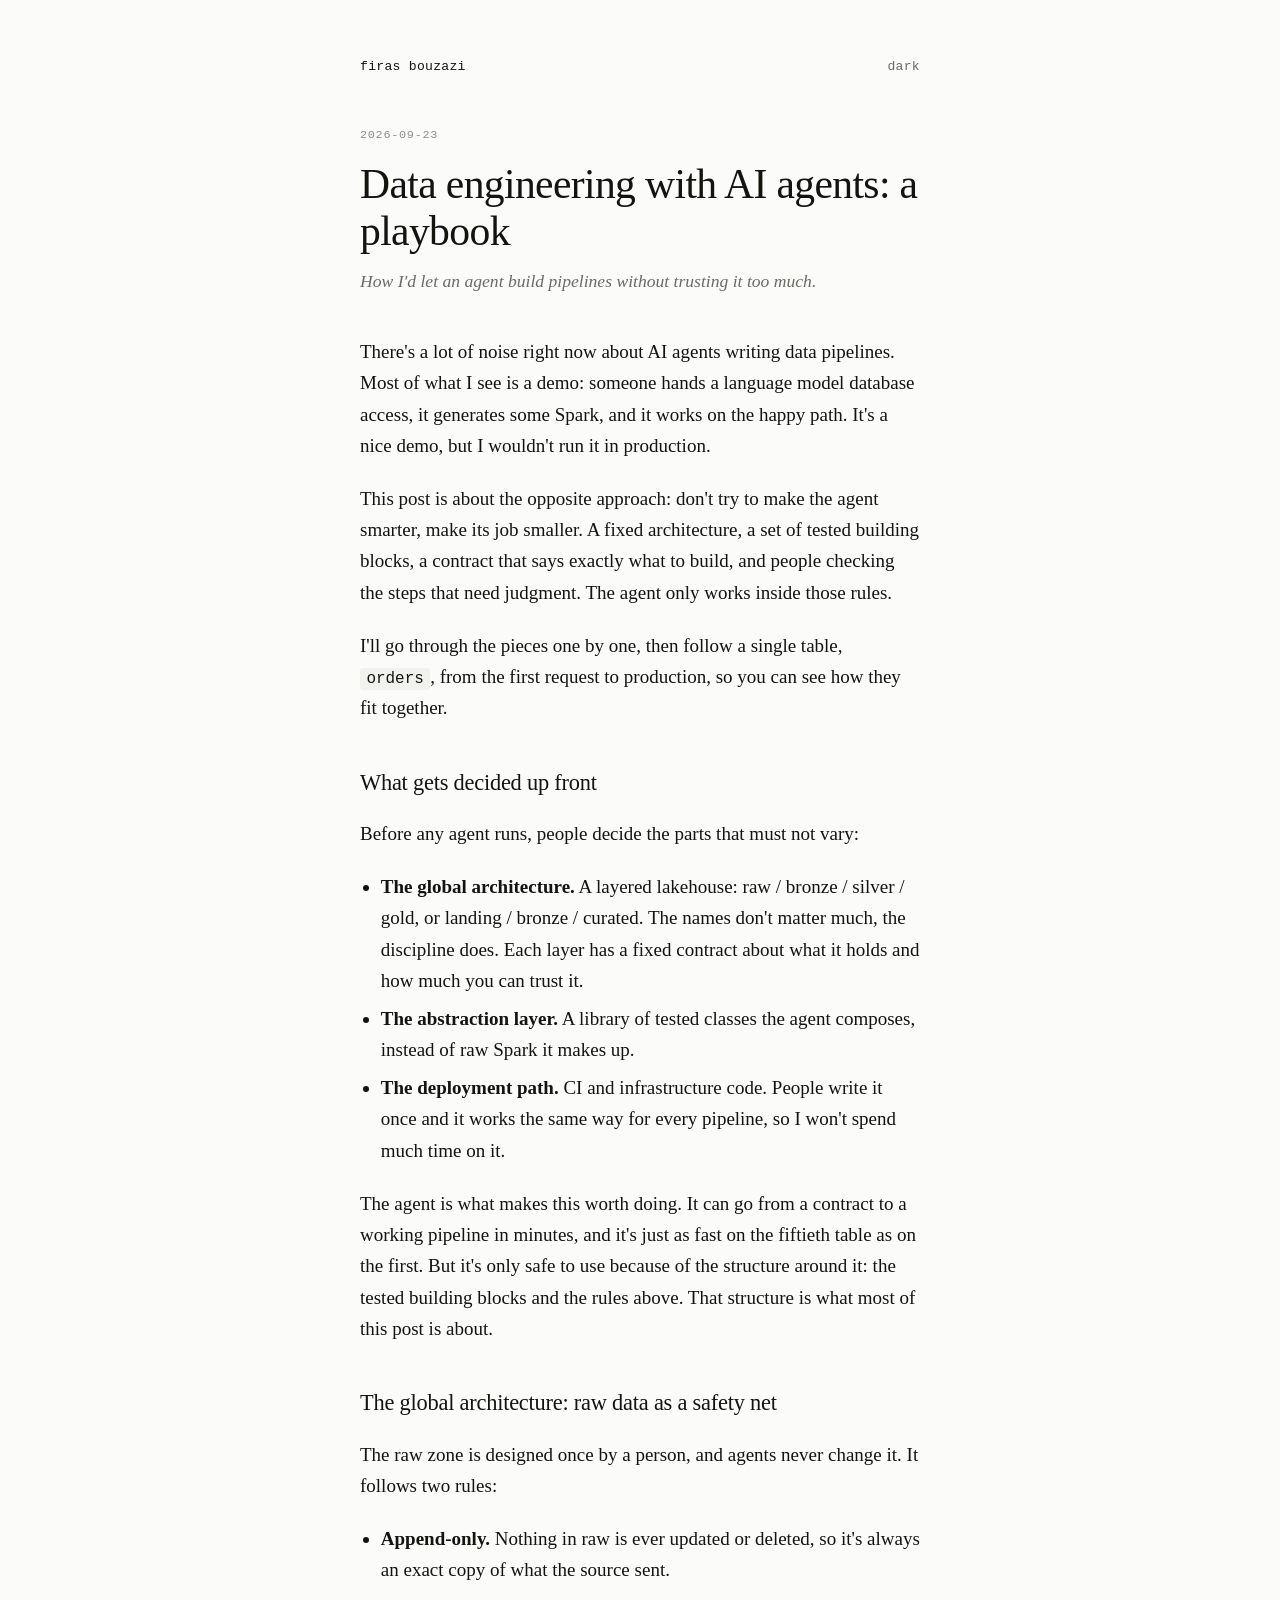
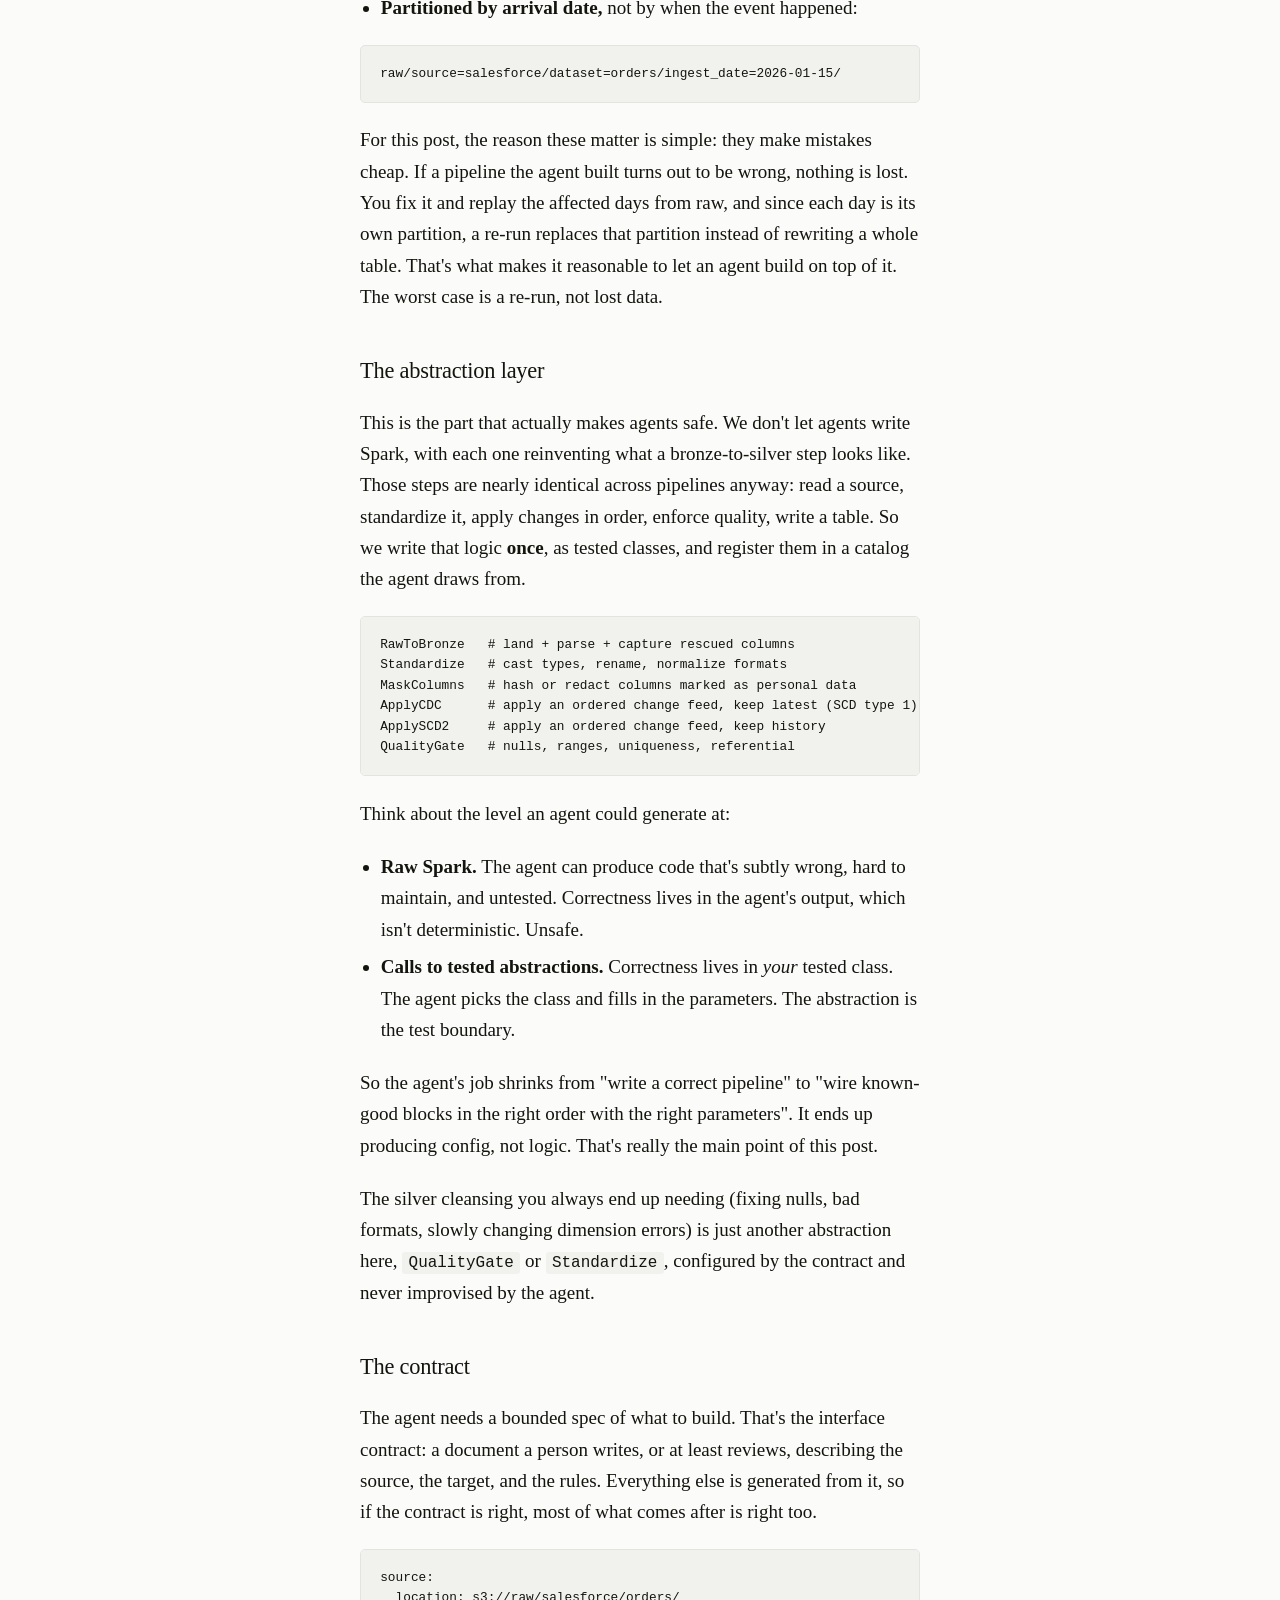
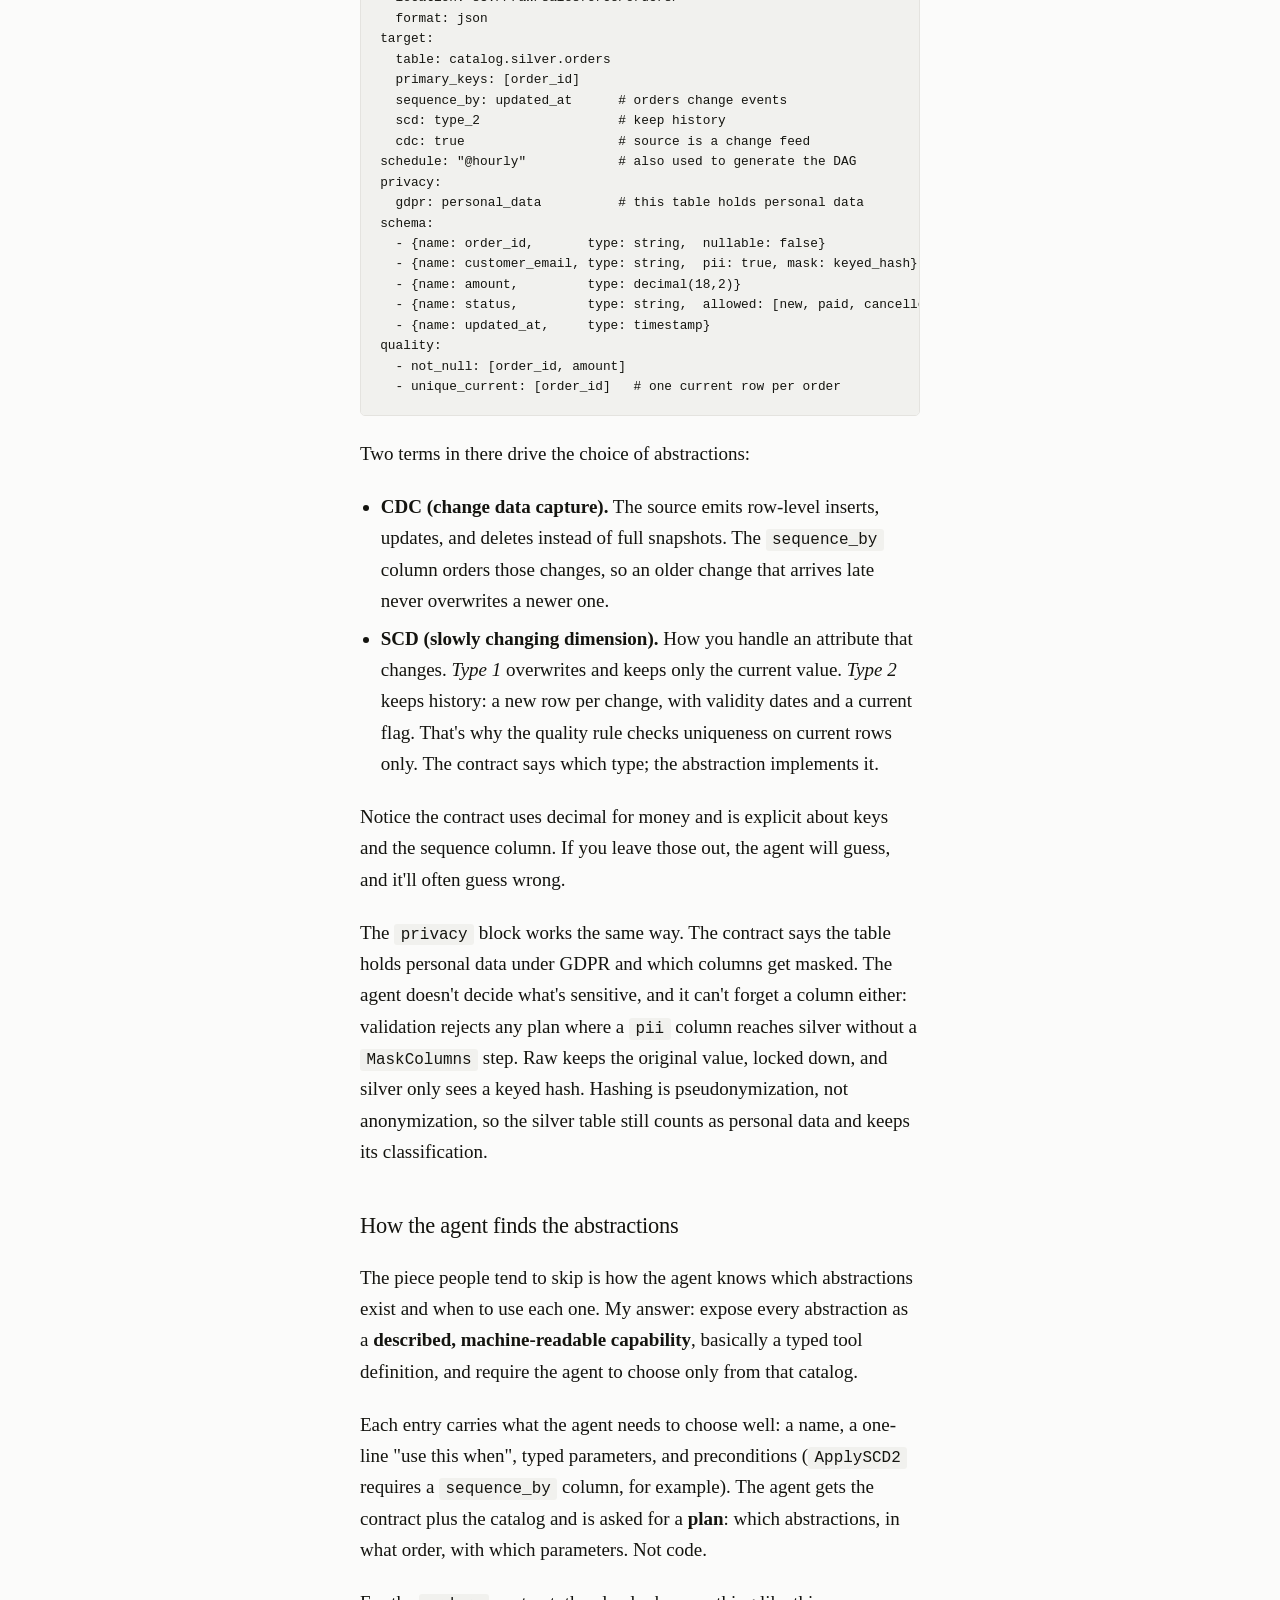
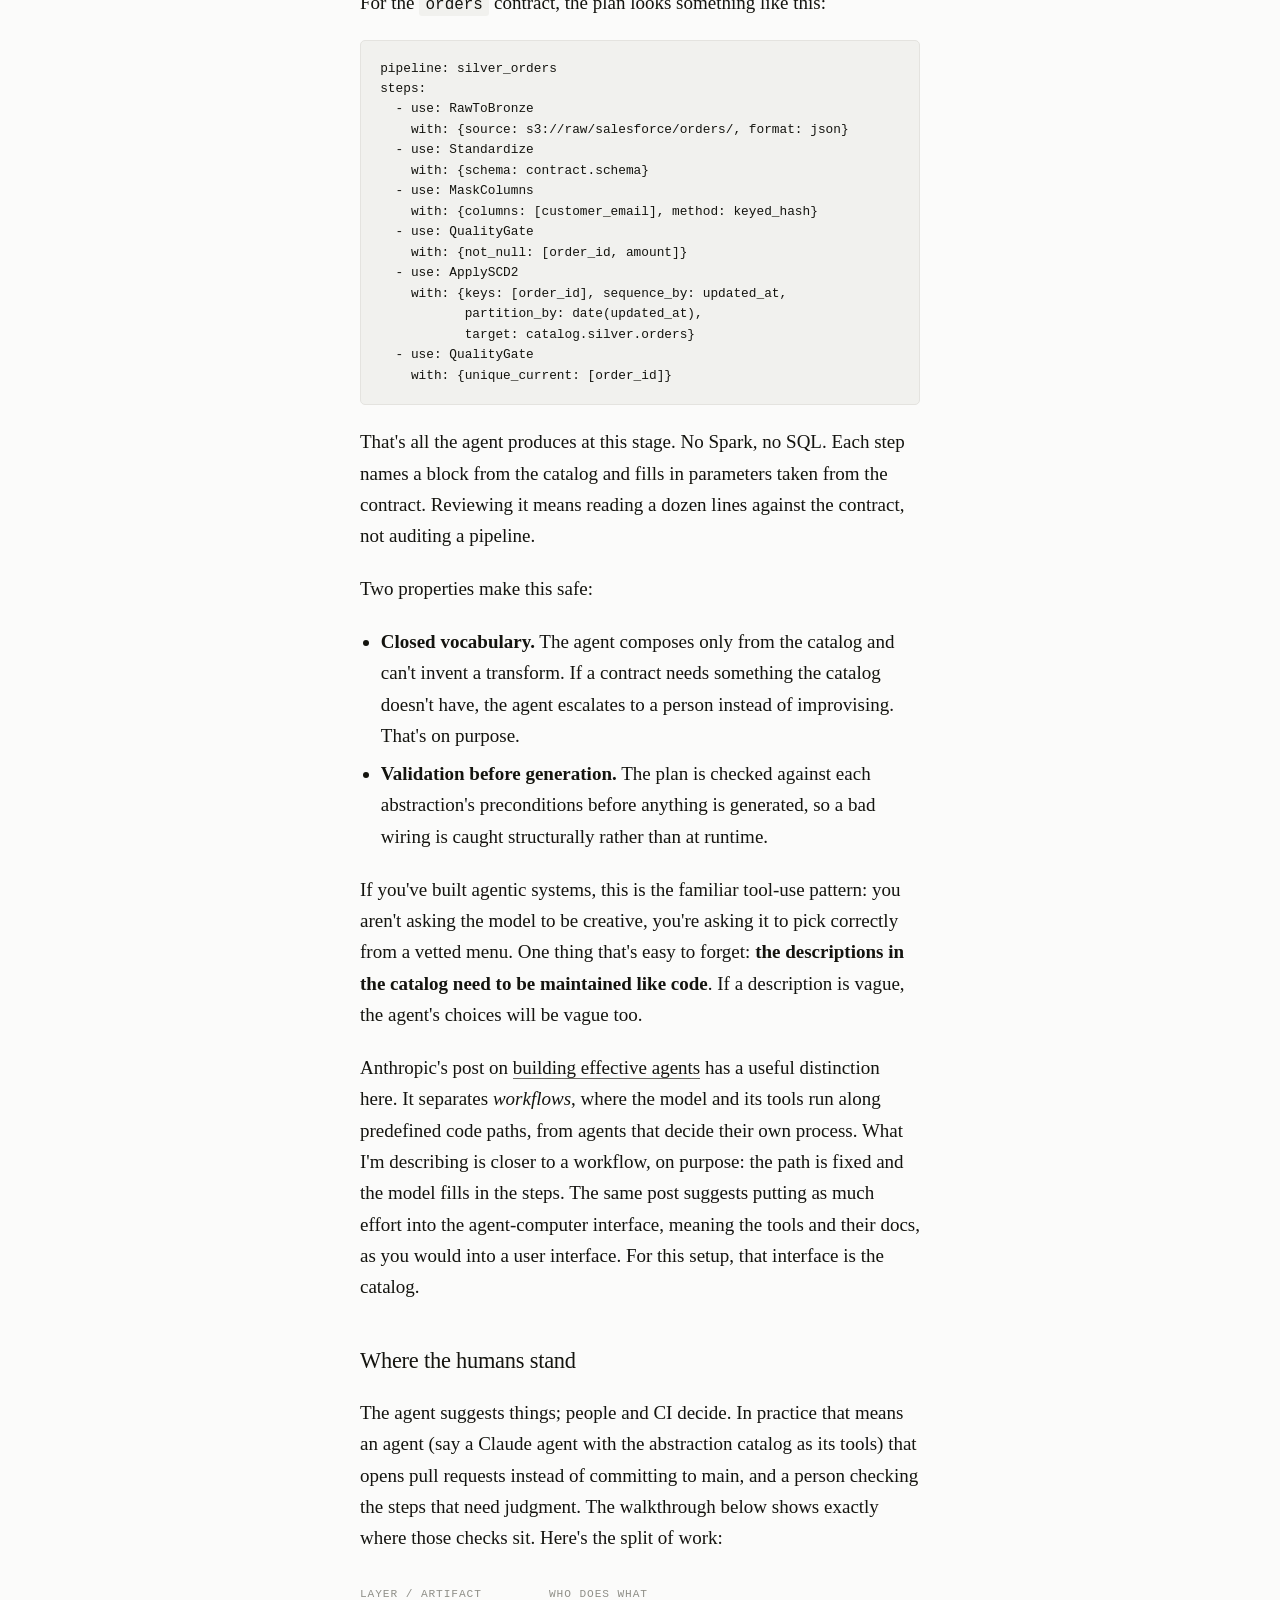
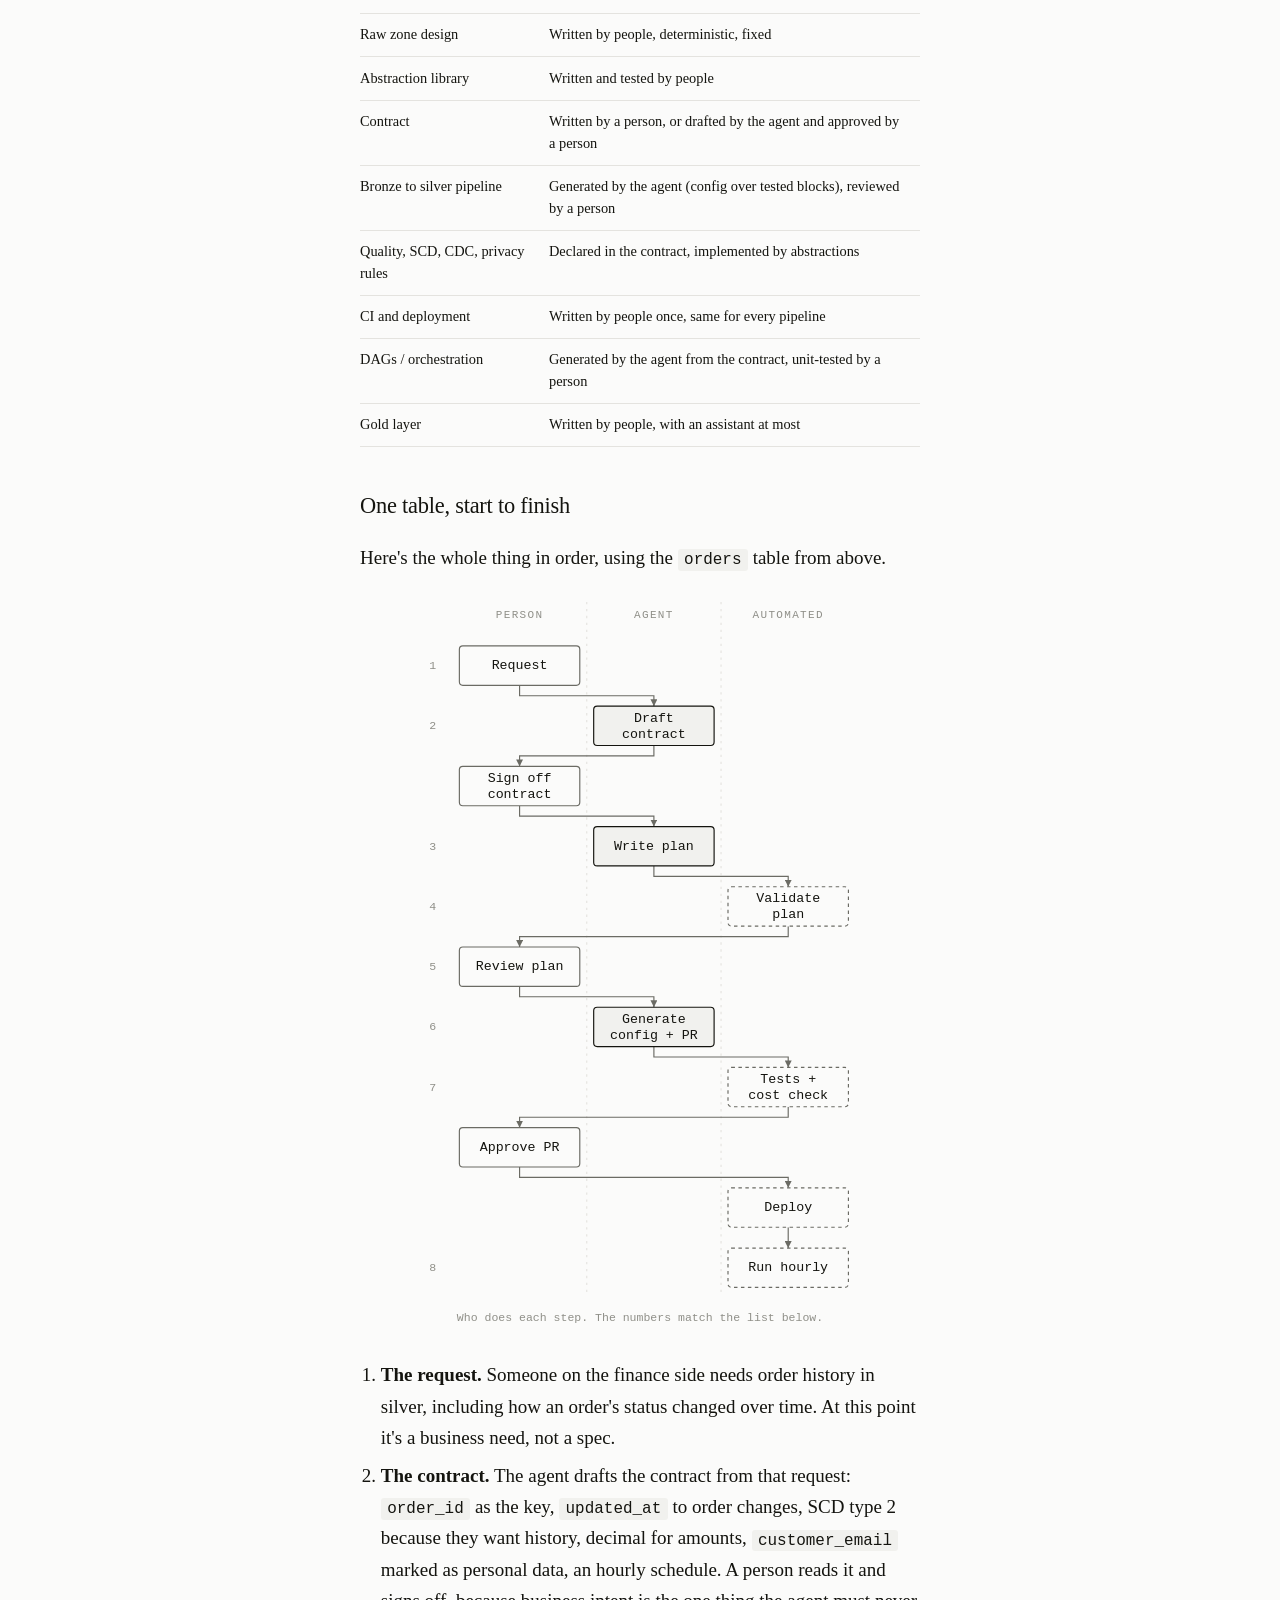
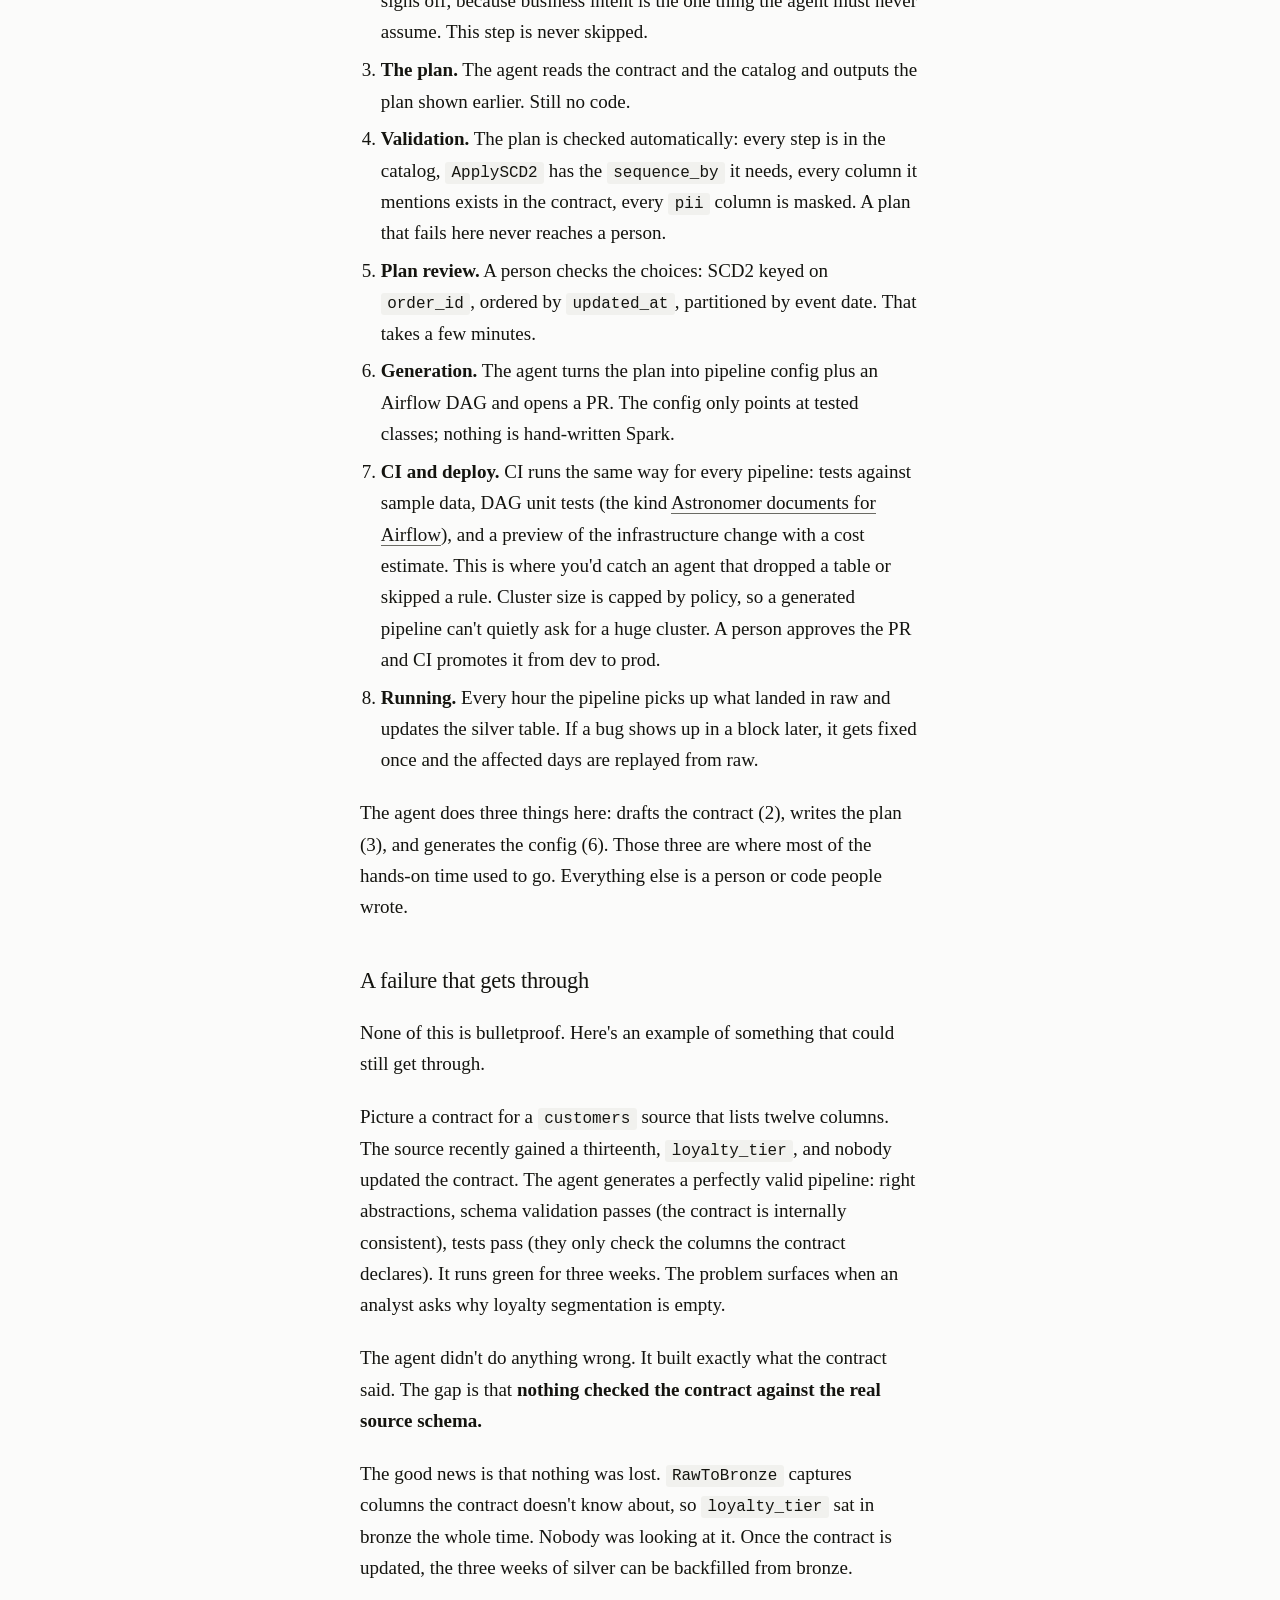
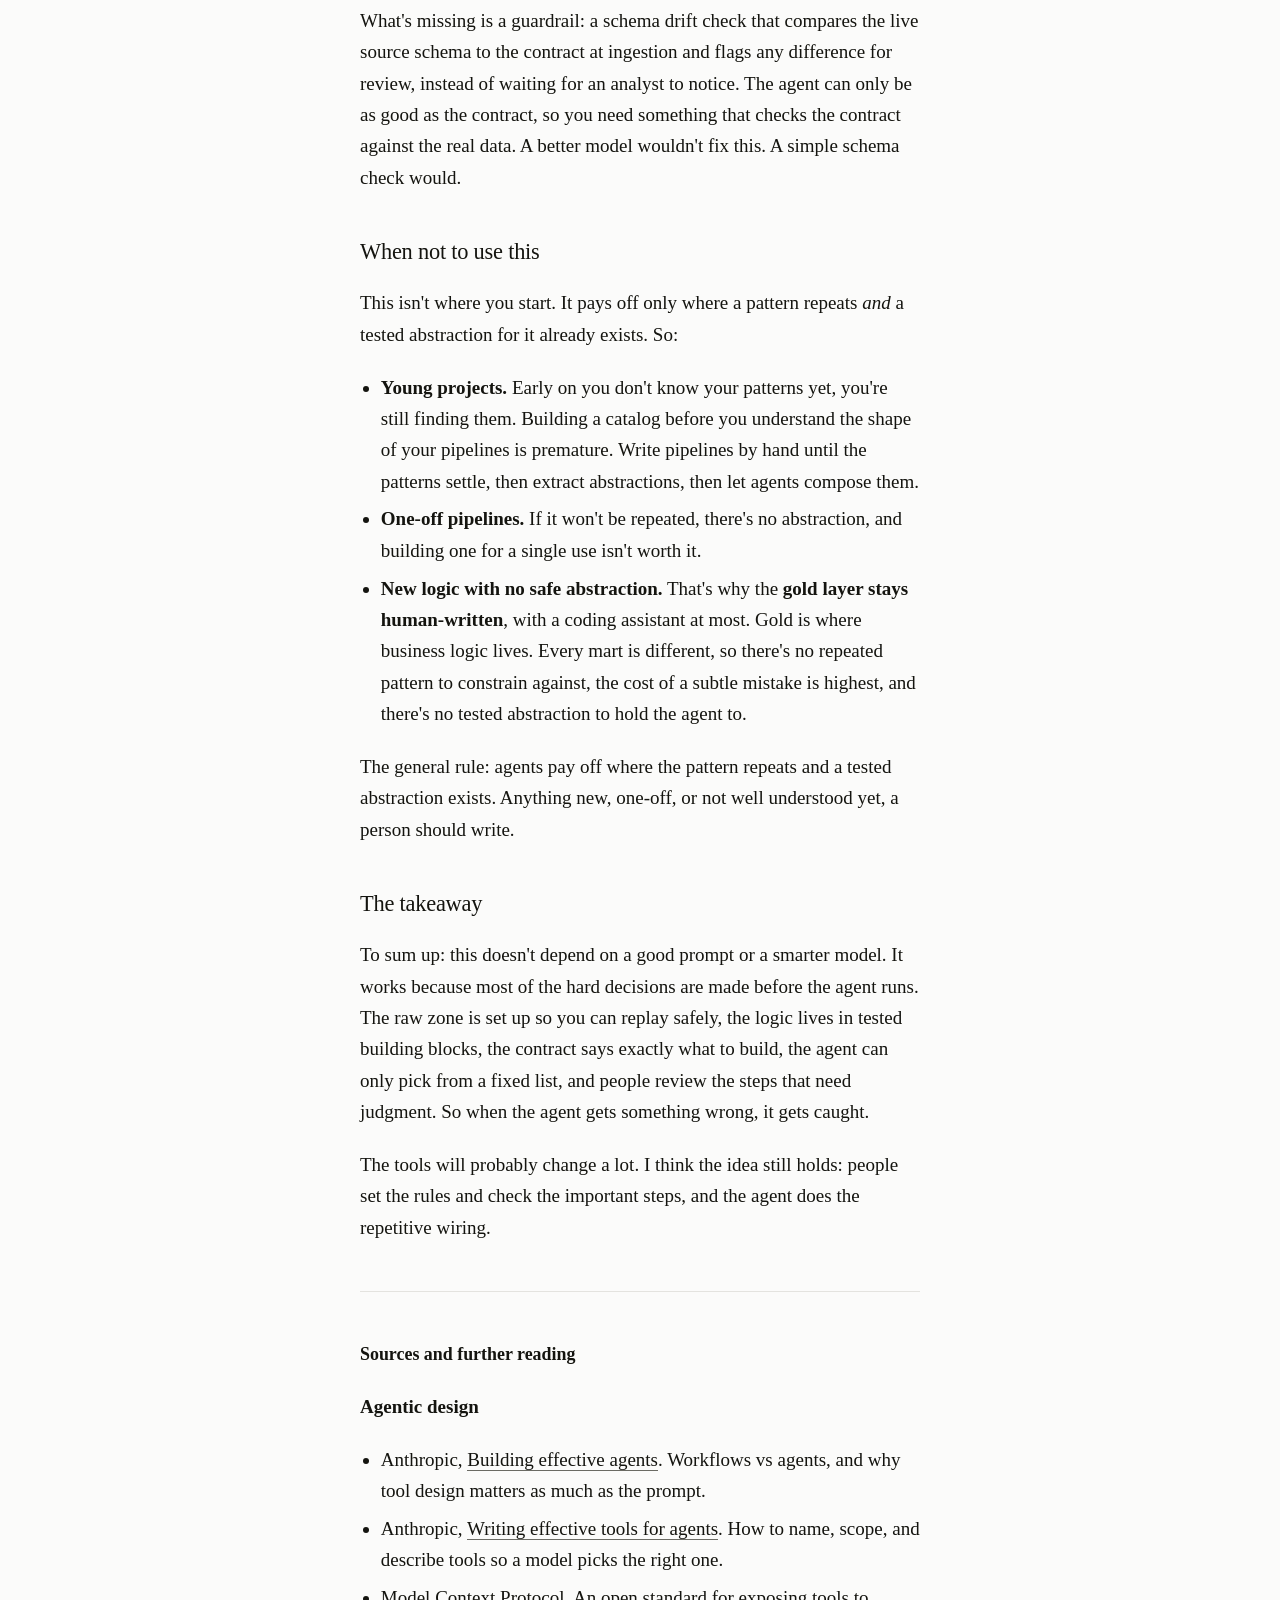
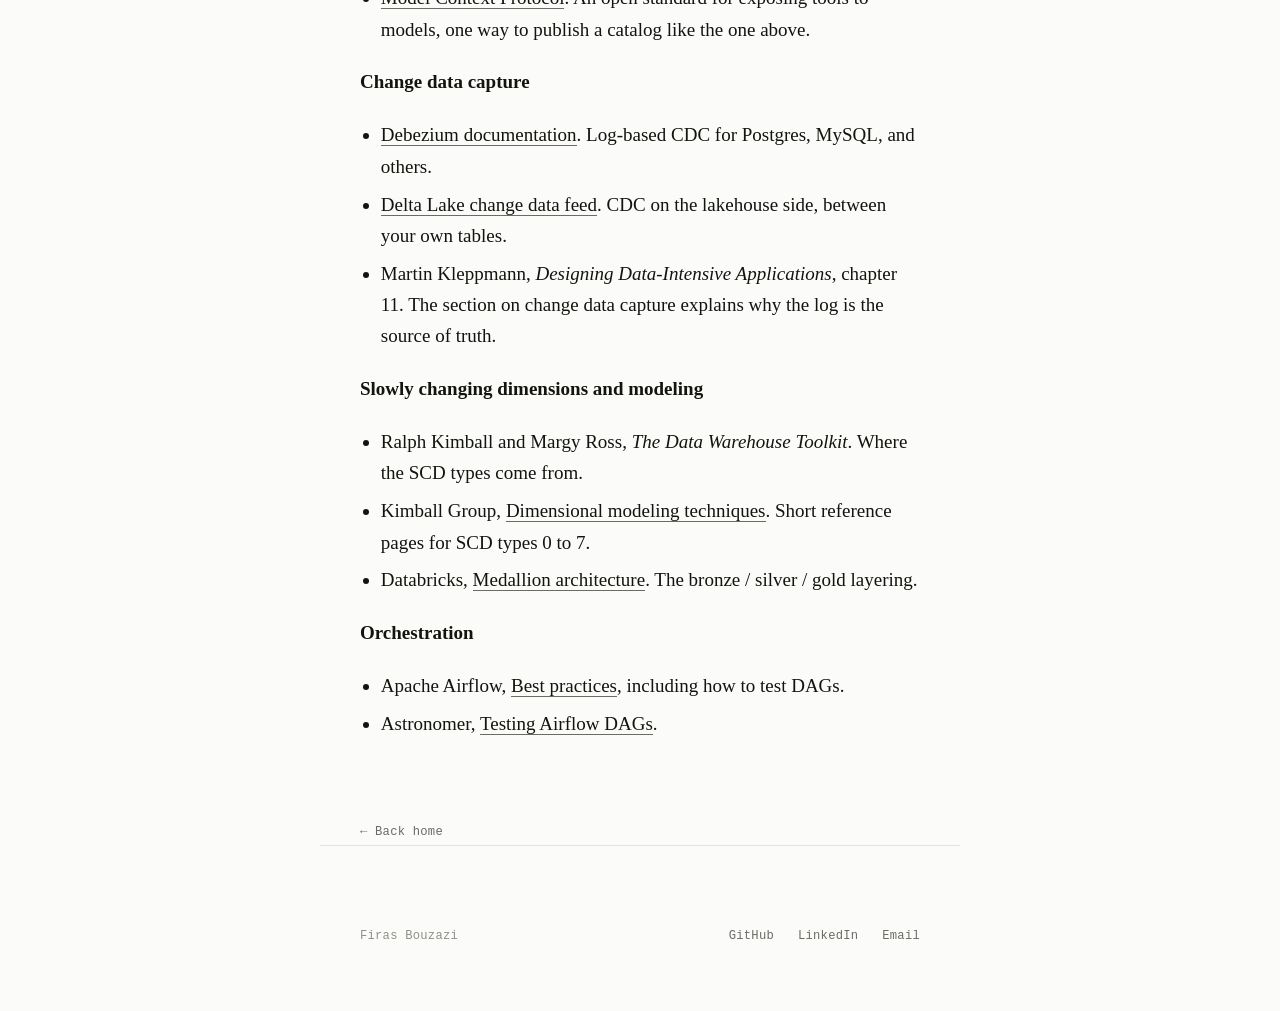
==== commit 4464c9a9: "Agents post: title says AI agents" ====
--- a/posts/ai-agents-safely-in-data-engineering.html
+++ b/posts/ai-agents-safely-in-data-engineering.html
@@ -8,6 +8,6 @@
 <meta http-equiv="refresh" content="0; url=data-engineering-with-agents.html">
 </head>
 <body>
-<p>This post moved to <a href="data-engineering-with-agents.html">Data engineering with agents: a playbook</a>.</p>
+<p>This post moved to <a href="data-engineering-with-agents.html">Data engineering with AI agents: a playbook</a>.</p>
 </body>
 </html>
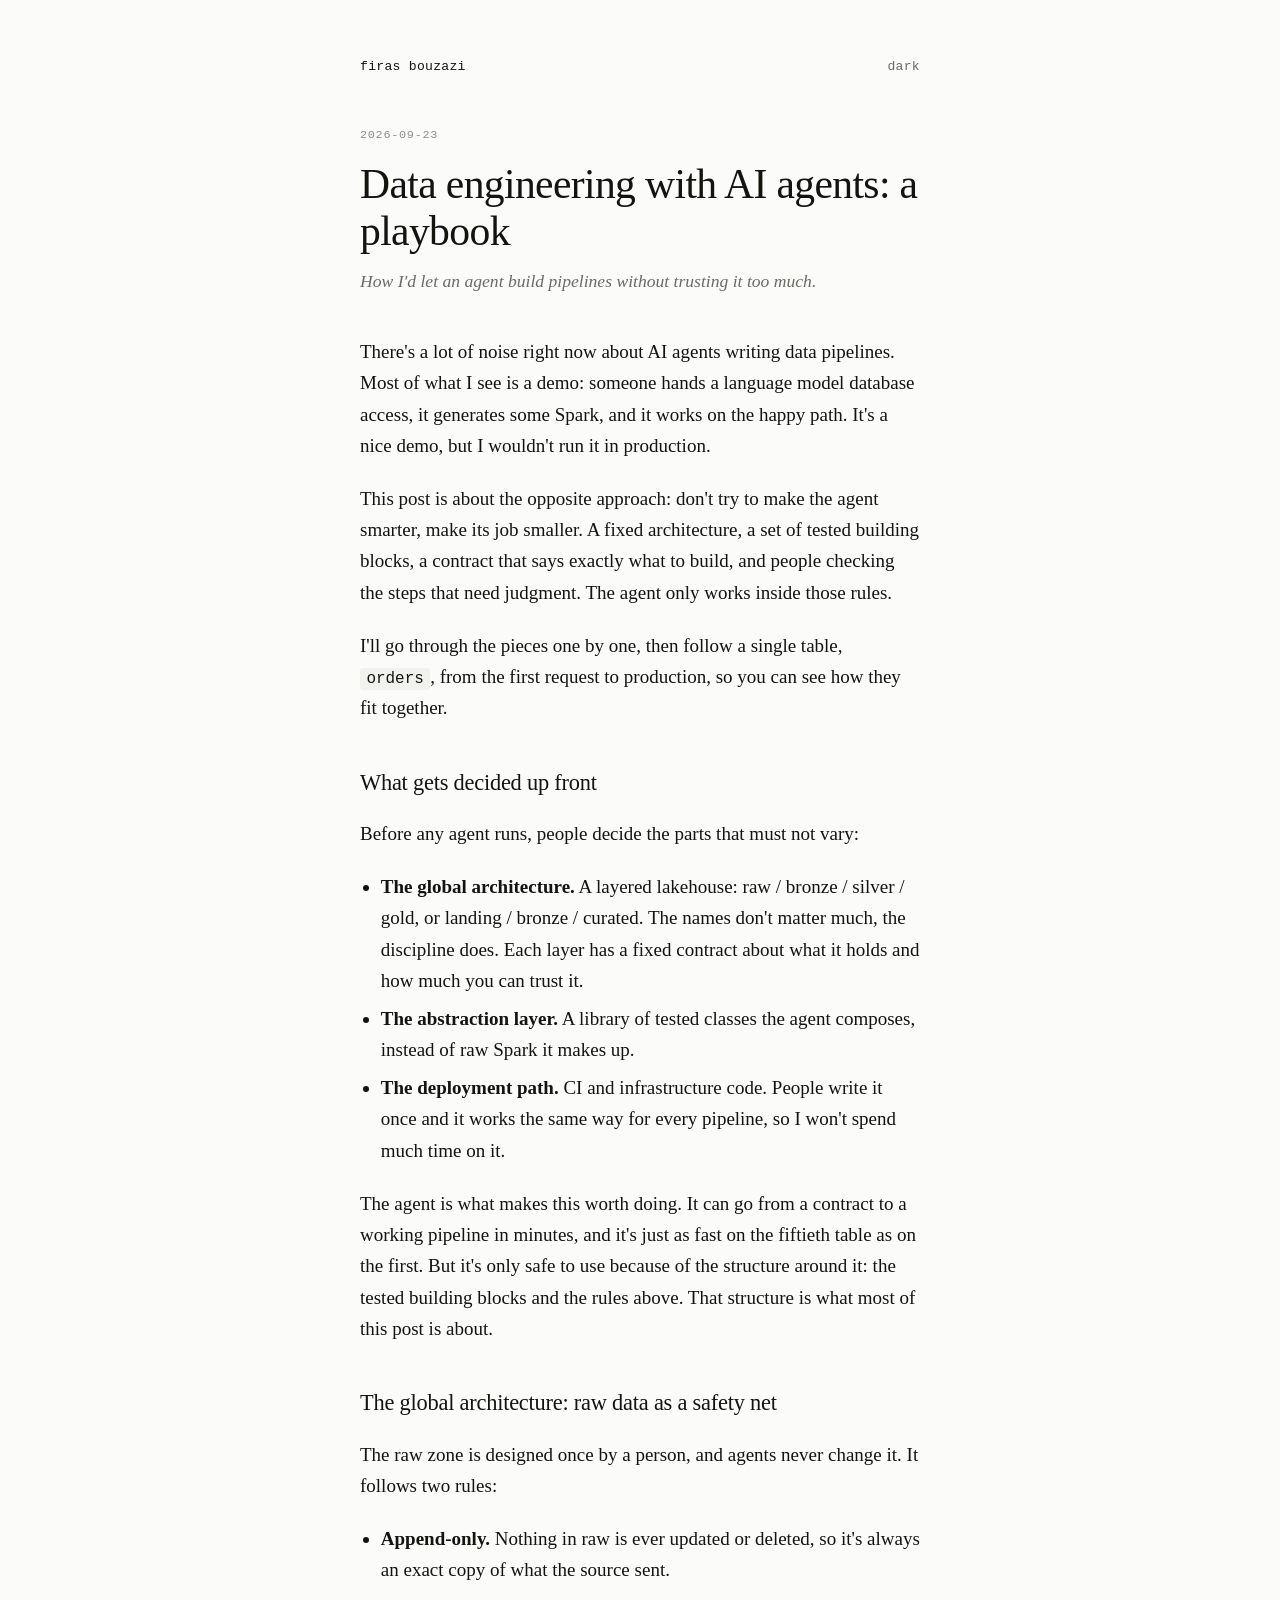
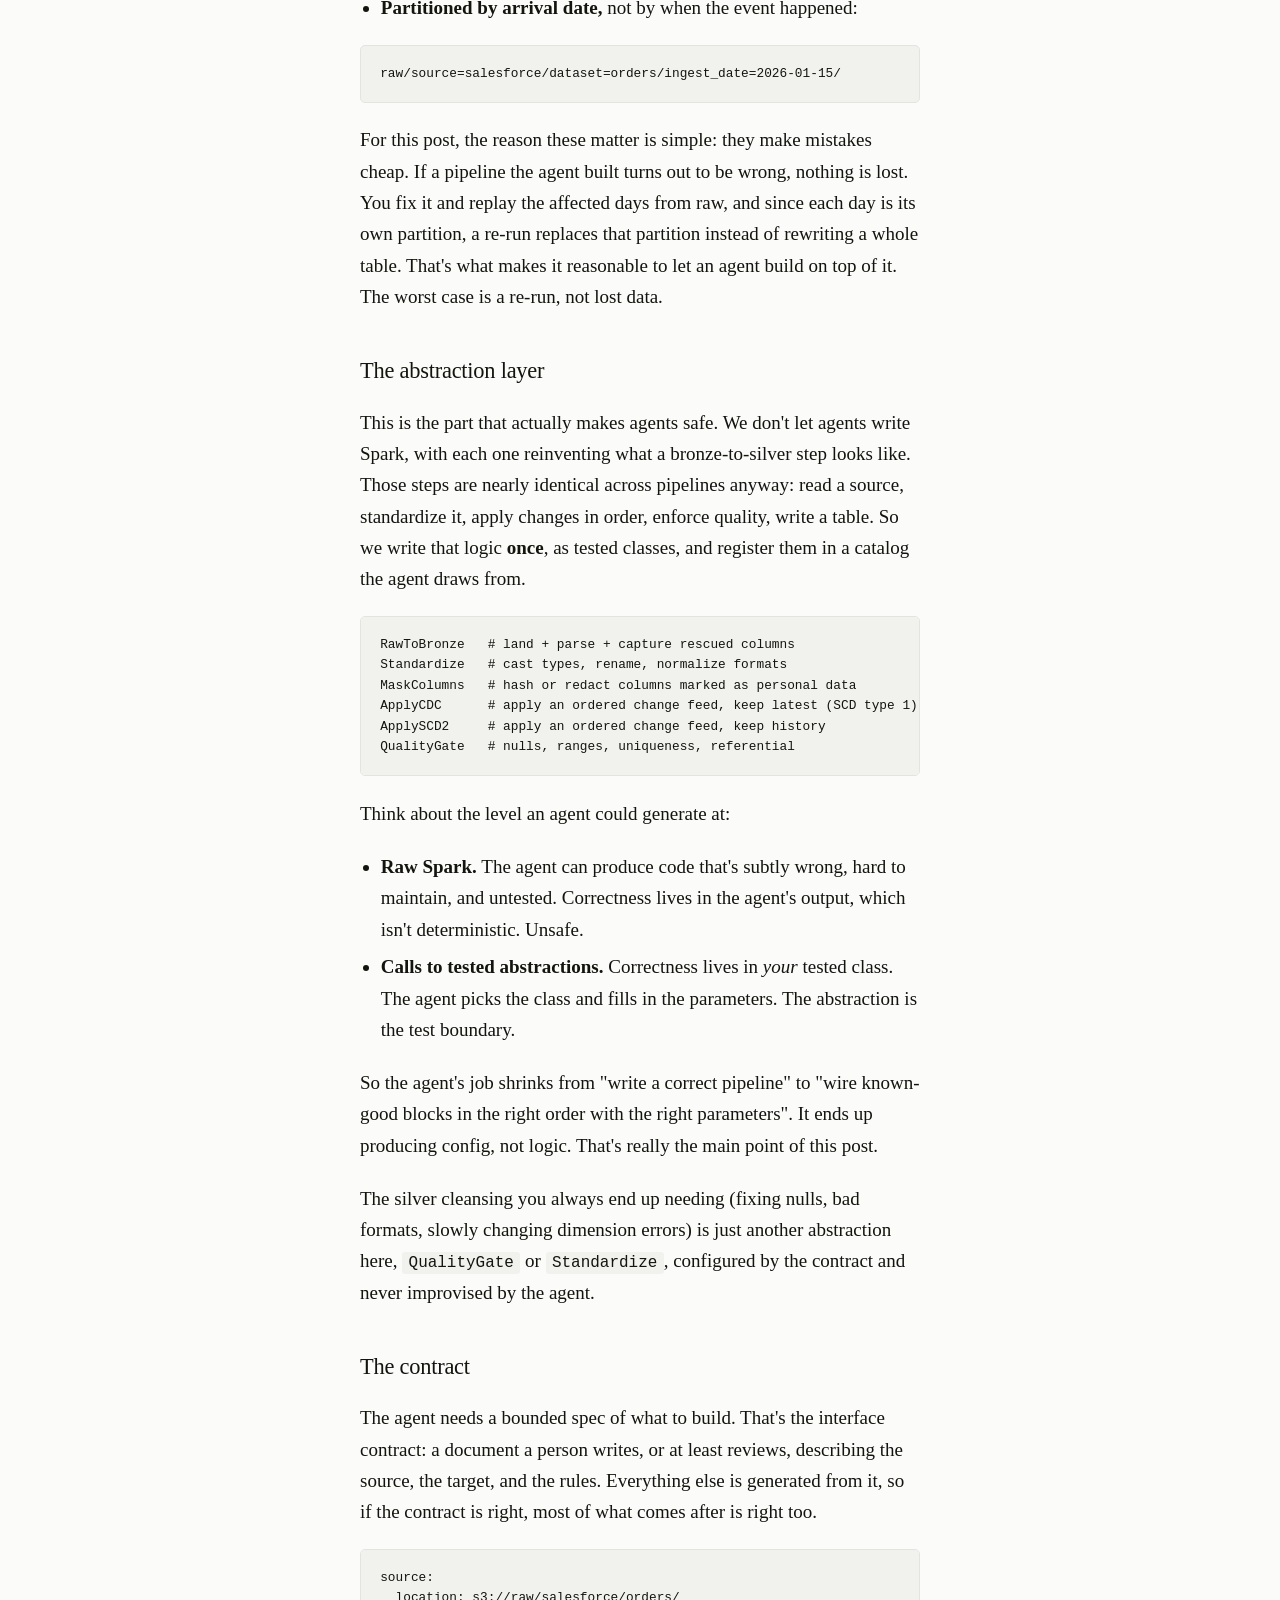
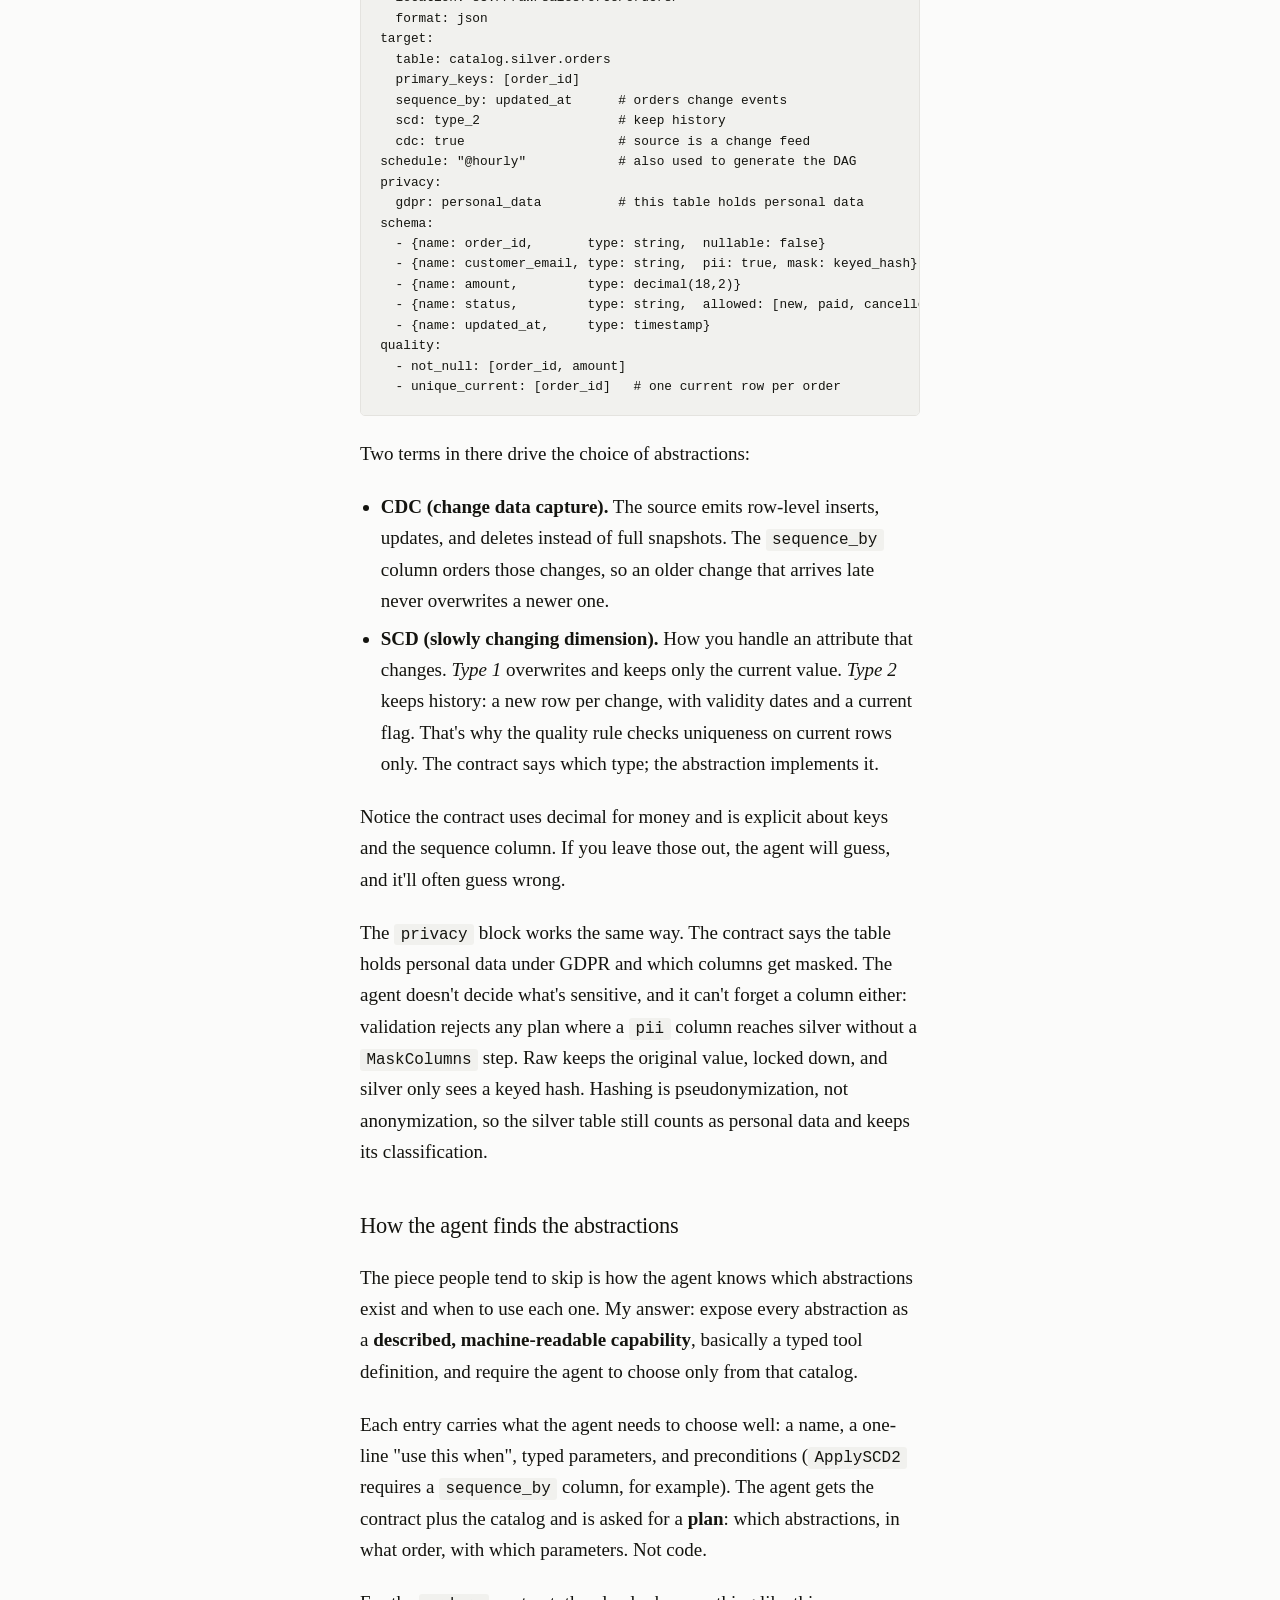
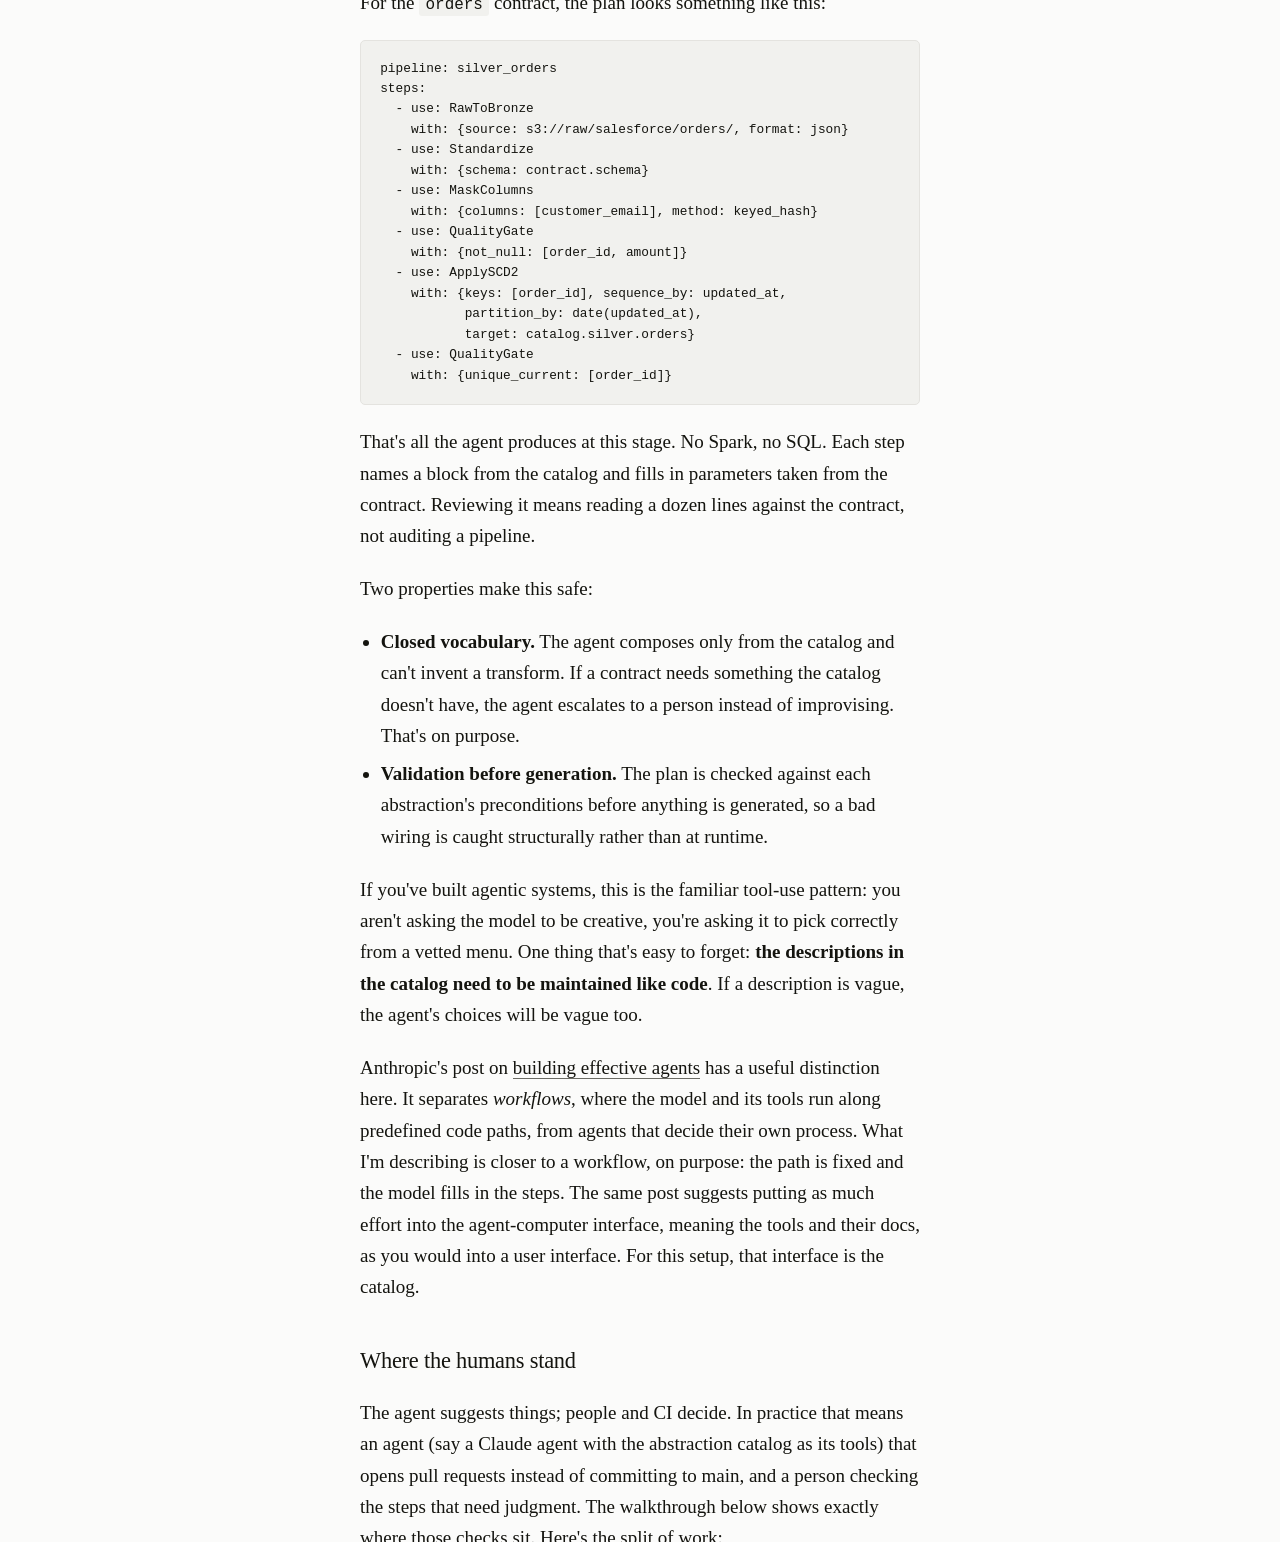
==== commit a8c68f98: "Update HTML for post redirection and formatting" ====
--- a/posts/ai-agents-safely-in-data-engineering.html
+++ b/posts/ai-agents-safely-in-data-engineering.html
@@ -1,13 +1,33 @@
 <!DOCTYPE html>
+
 <html lang="en">
 <head>
 <meta charset="UTF-8">
 <title>Moved · Firas Bouzazi</title>
 <meta name="robots" content="noindex">
+
+<meta property="og:title" content="Data engineering with AI agents: a playbook">
+<meta property="og:description" content="How I'd let AI agents build data pipelines without trusting them too much.">
+<meta property="og:type" content="article">
+<meta property="og:url" content="https://firasbouzazi.github.io/posts/data-engineering-with-agents.html">
+<meta property="og:image" content="https://firasbouzazi.github.io/images/og-data-engineering-with-ai-agents.png">
+<meta property="og:image:width" content="1280">
+<meta property="og:image:height" content="670">
+
+<meta name="twitter:card" content="summary_large_image">
+<meta name="twitter:image" content="https://firasbouzazi.github.io/images/og-data-engineering-with-ai-agents.png">
+
 <link rel="canonical" href="data-engineering-with-agents.html">
+
 <meta http-equiv="refresh" content="0; url=data-engineering-with-agents.html">
 </head>
+
 <body>
-<p>This post moved to <a href="data-engineering-with-agents.html">Data engineering with AI agents: a playbook</a>.</p>
+<p>
+  This post moved to
+  <a href="data-engineering-with-agents.html">
+    Data engineering with AI agents: a playbook
+  </a>.
+</p>
 </body>
 </html>
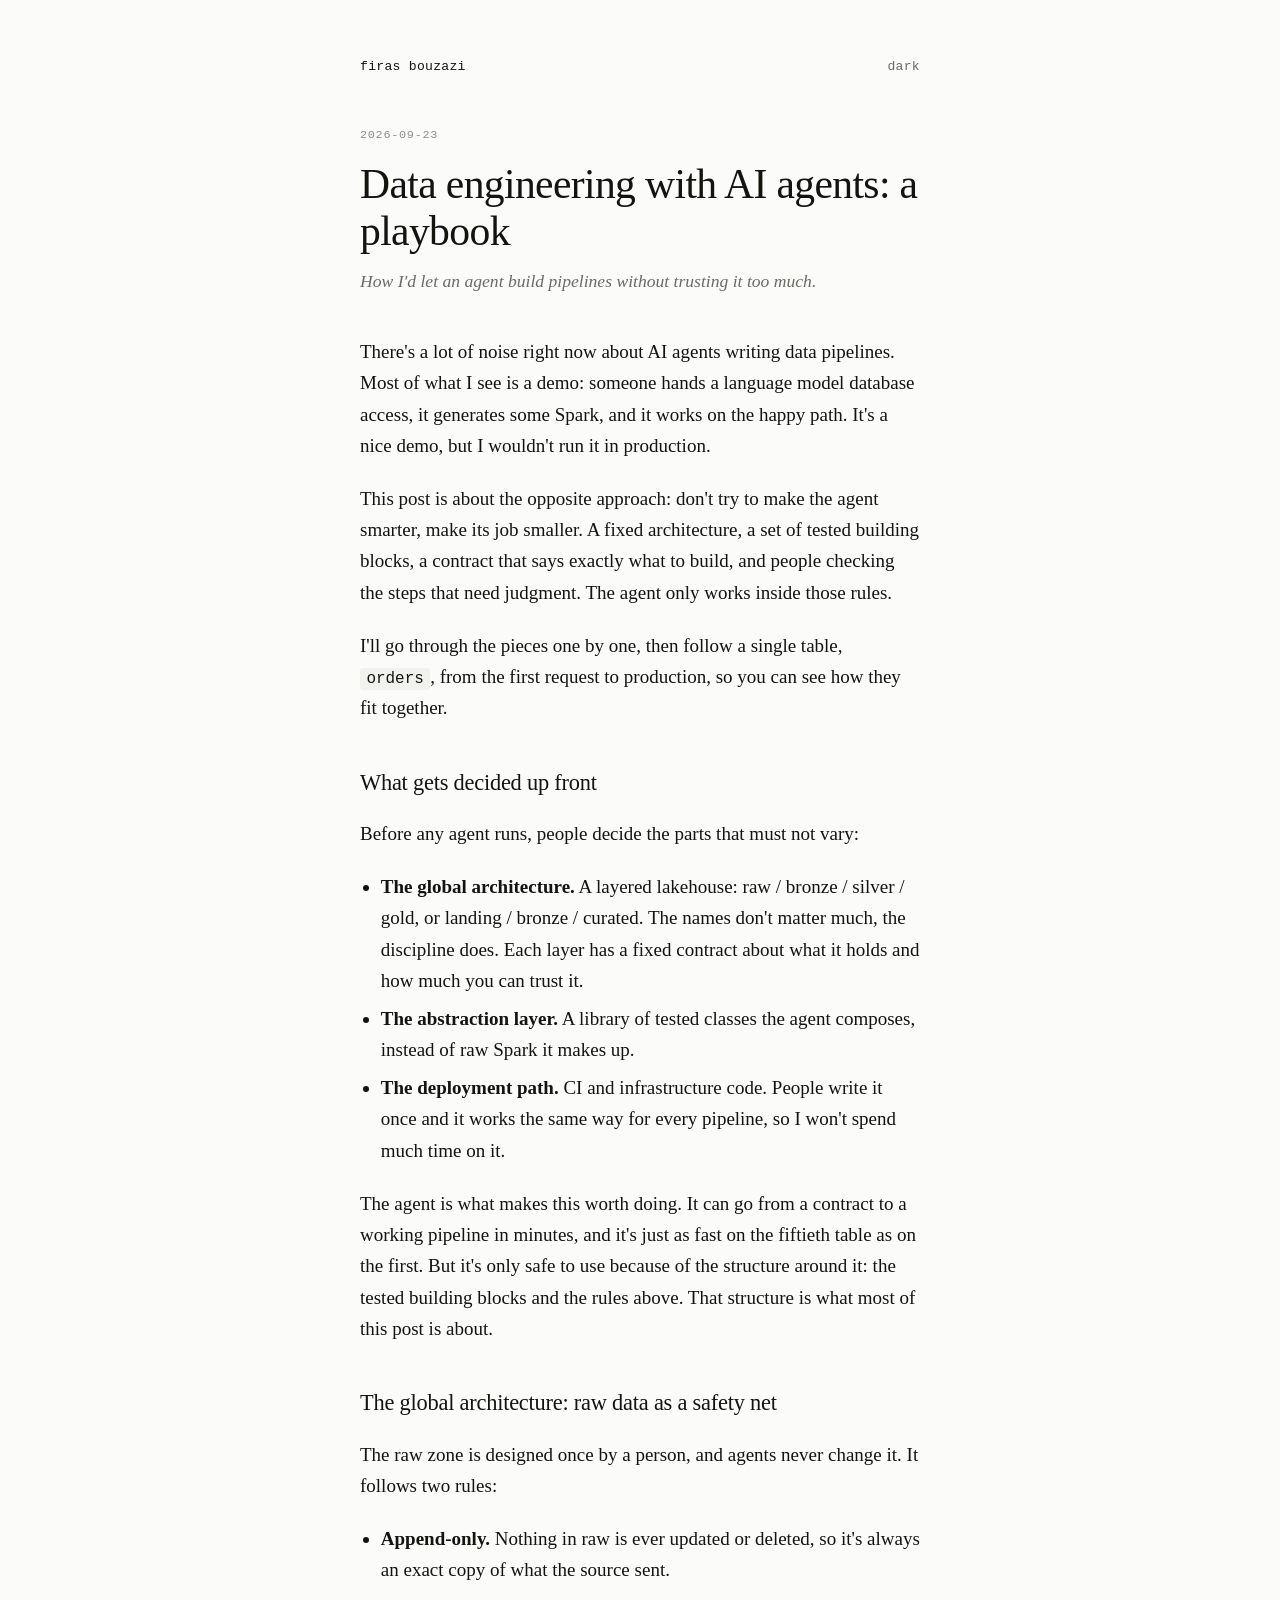
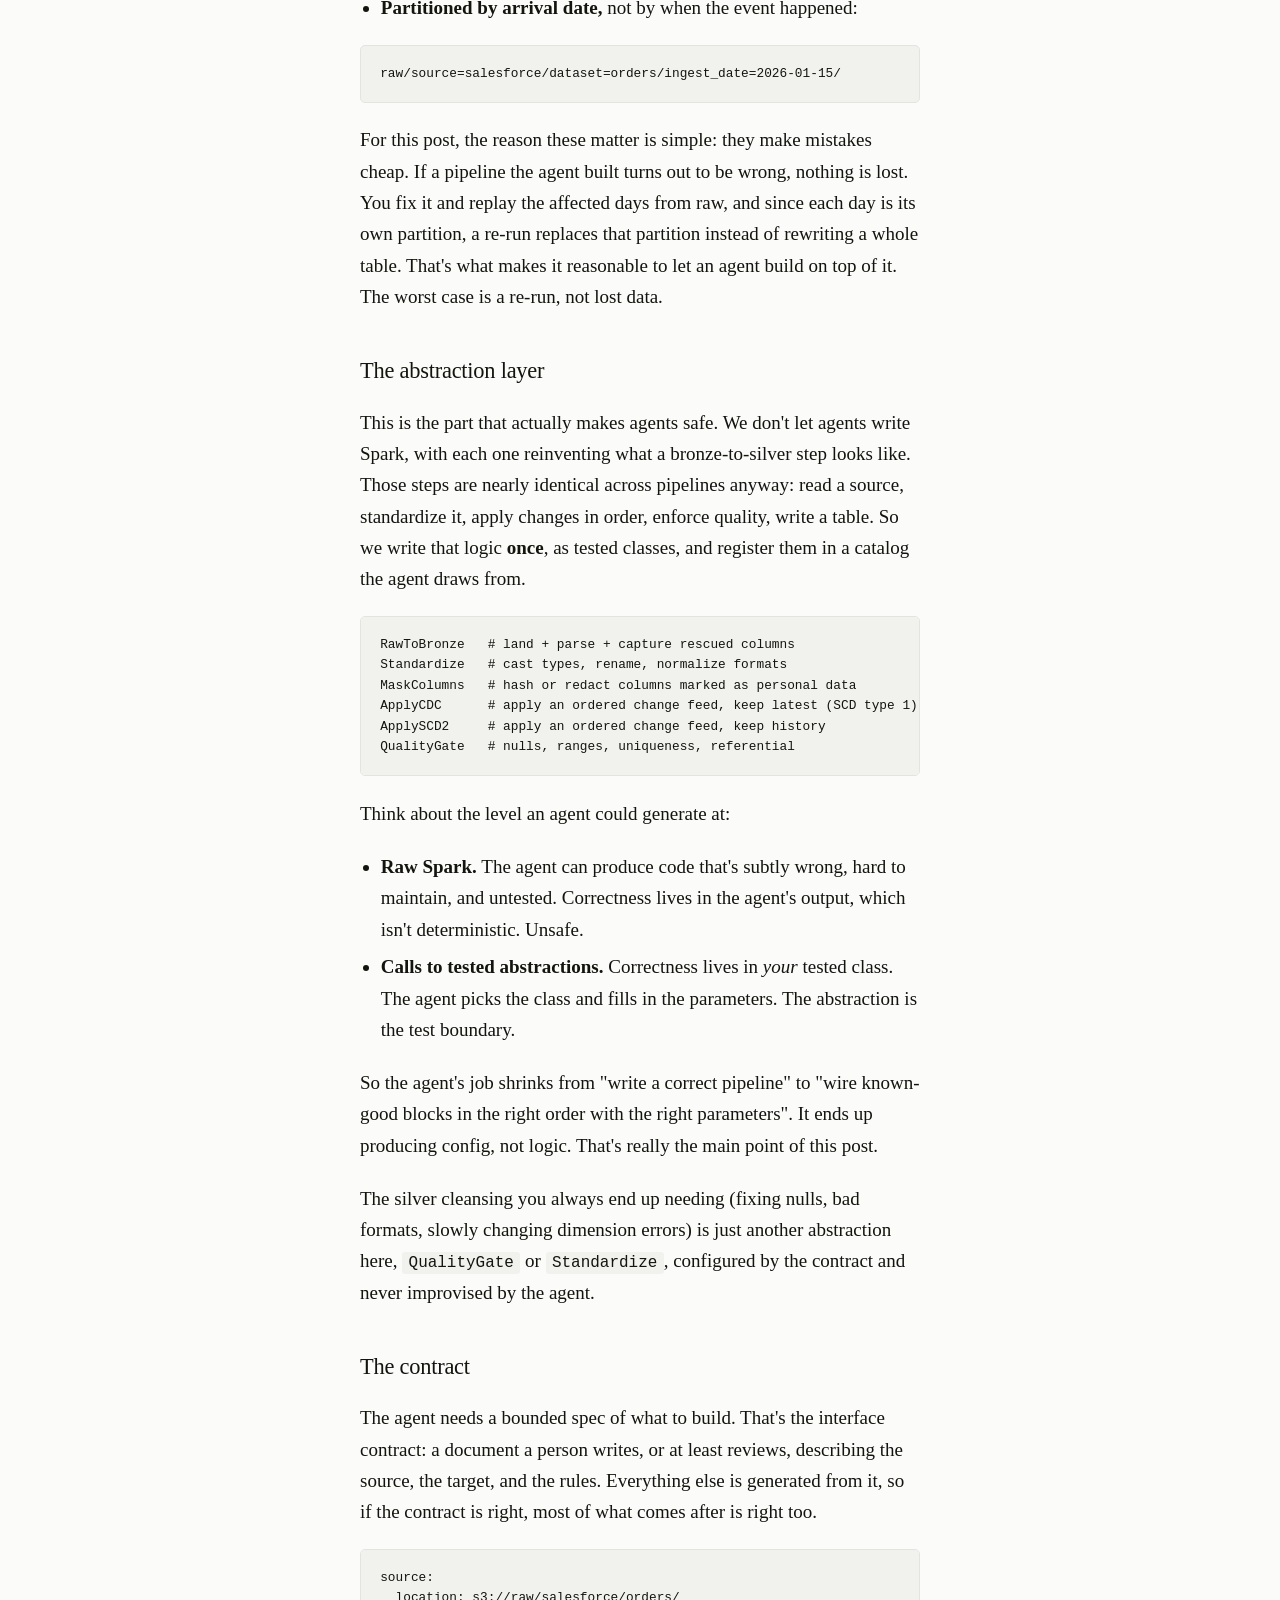
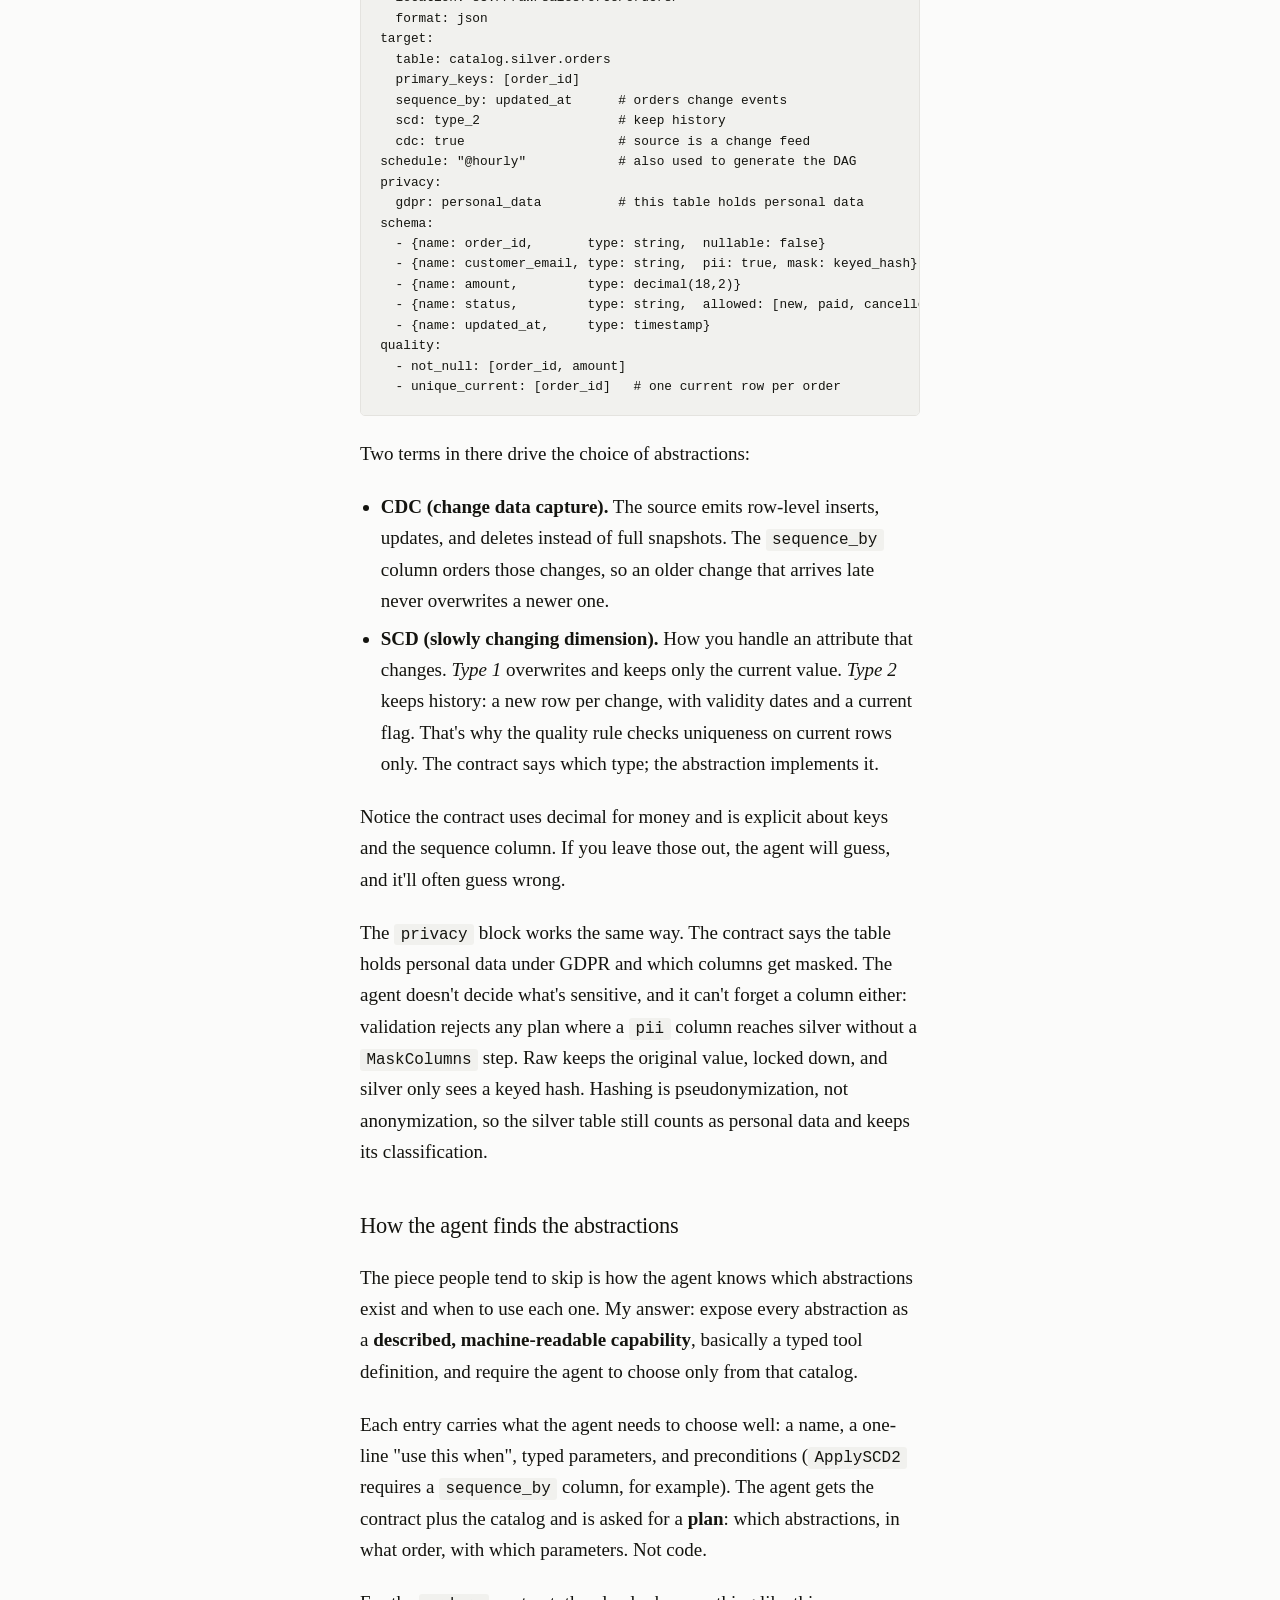
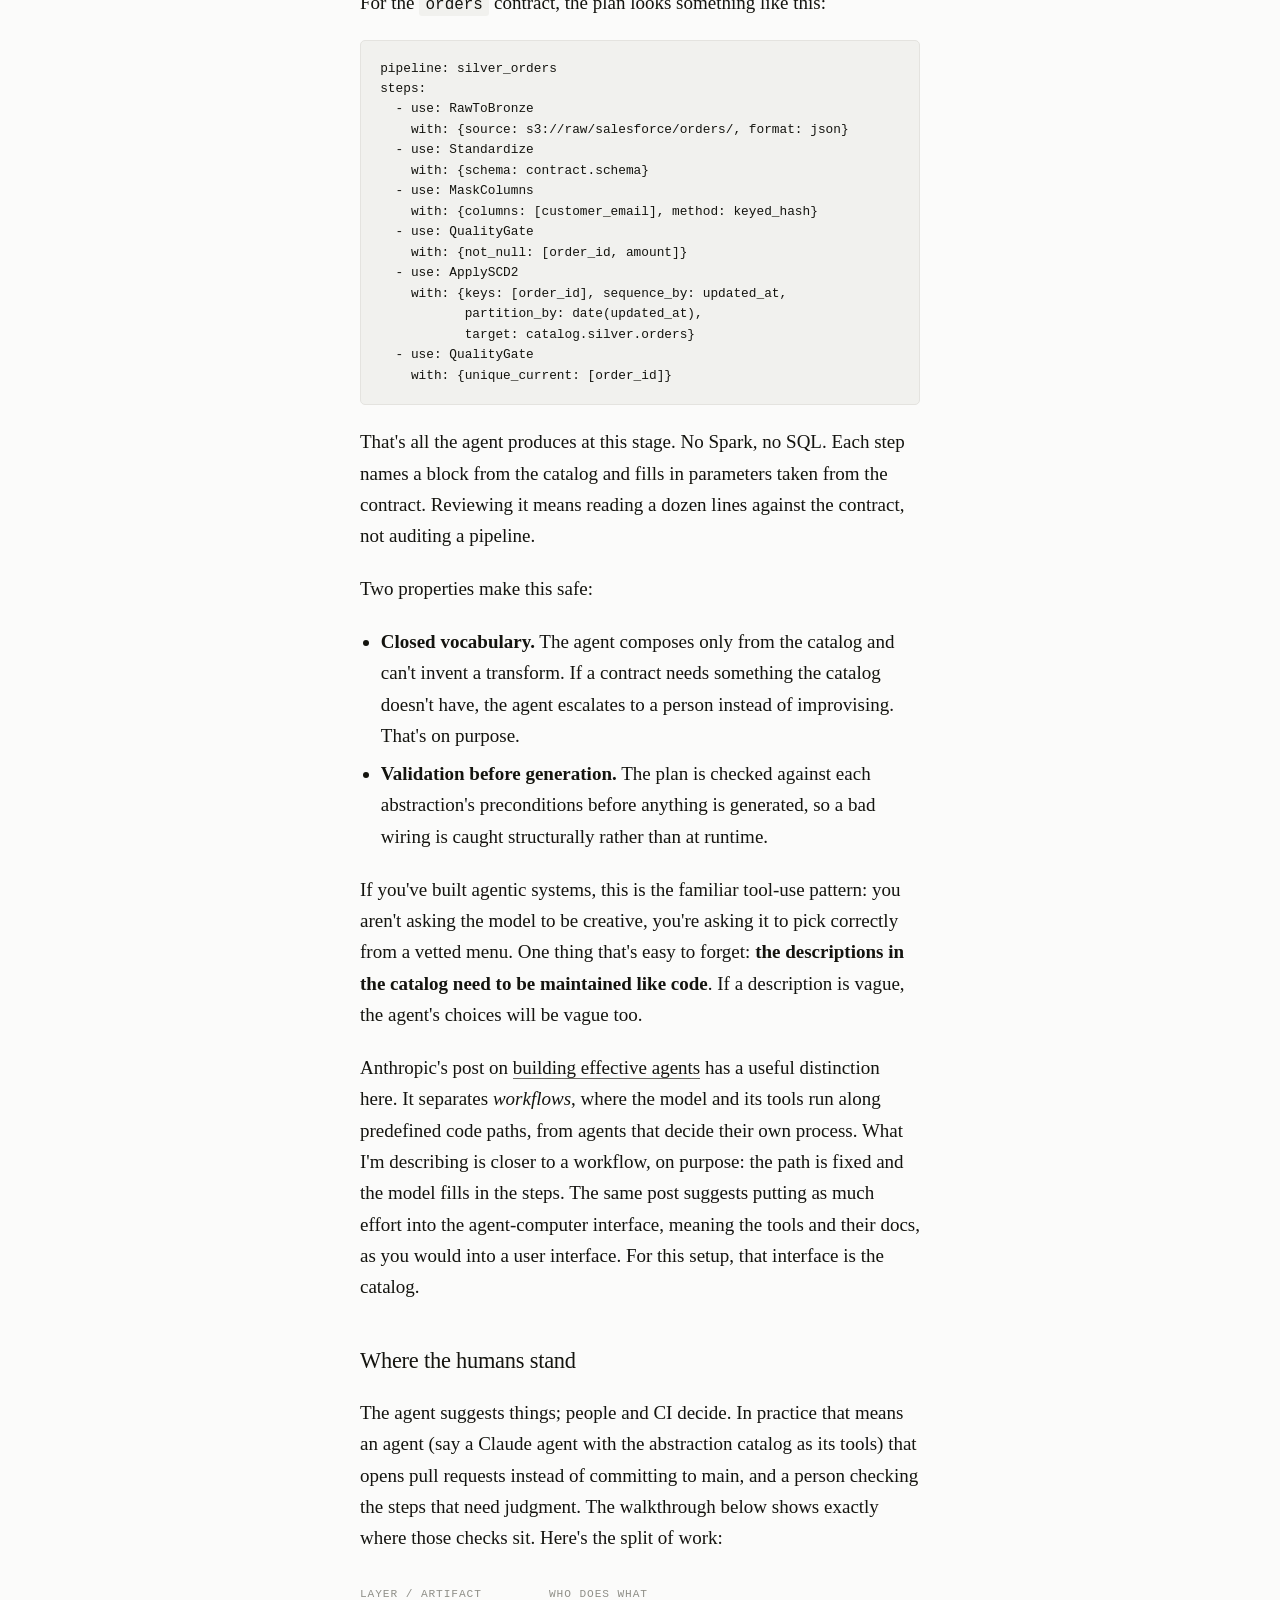
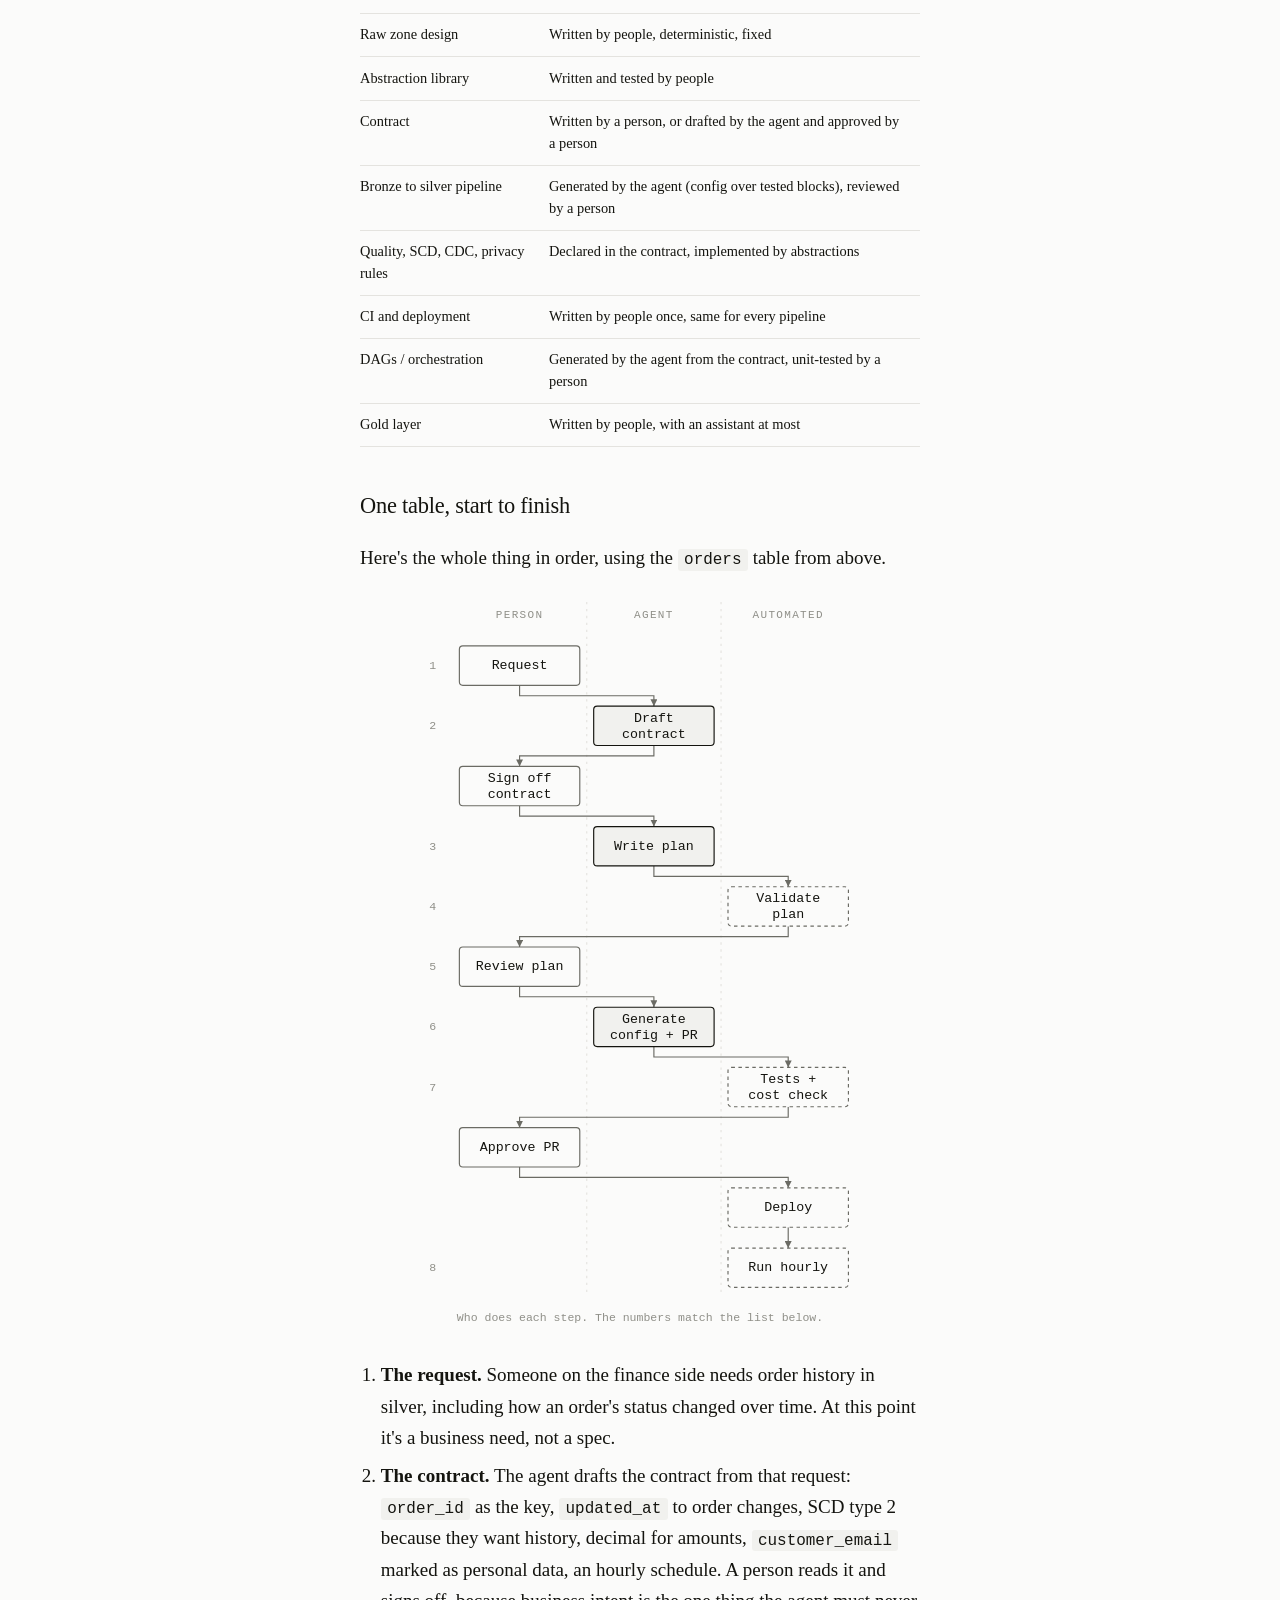
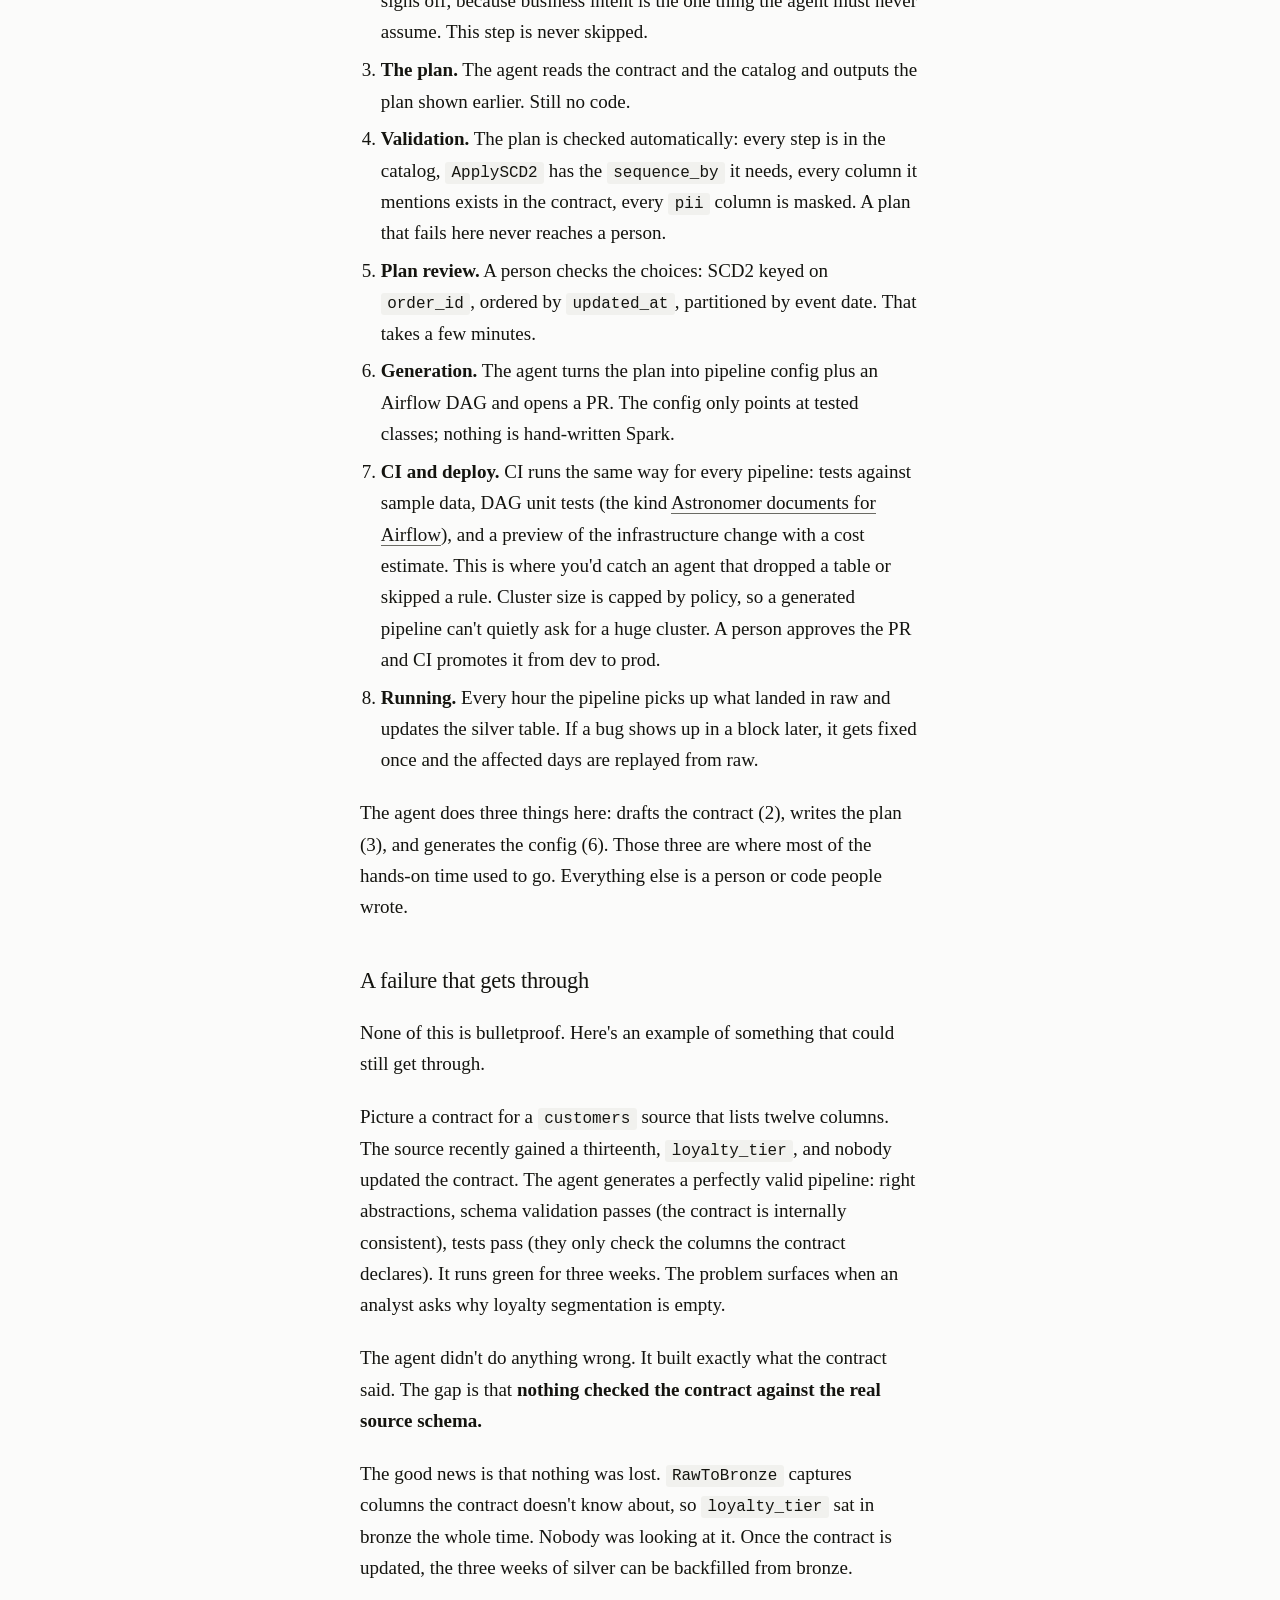
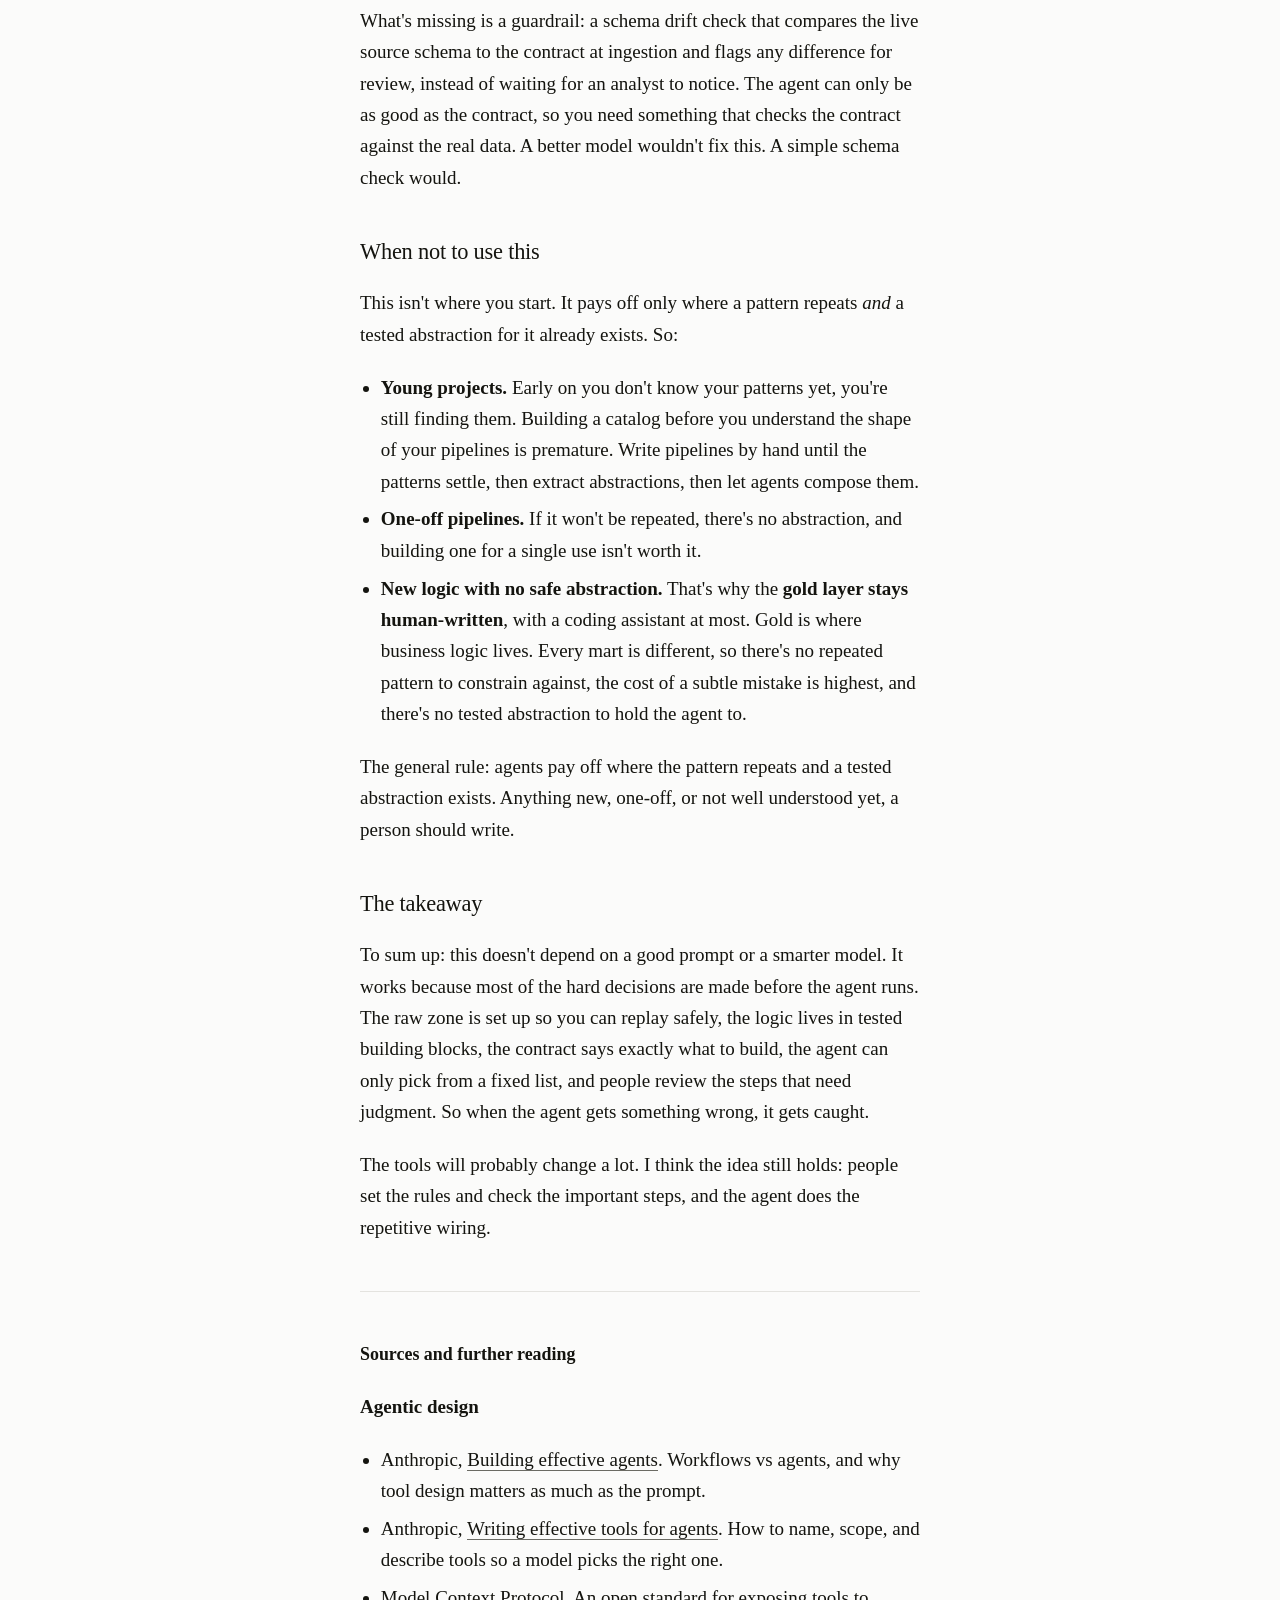
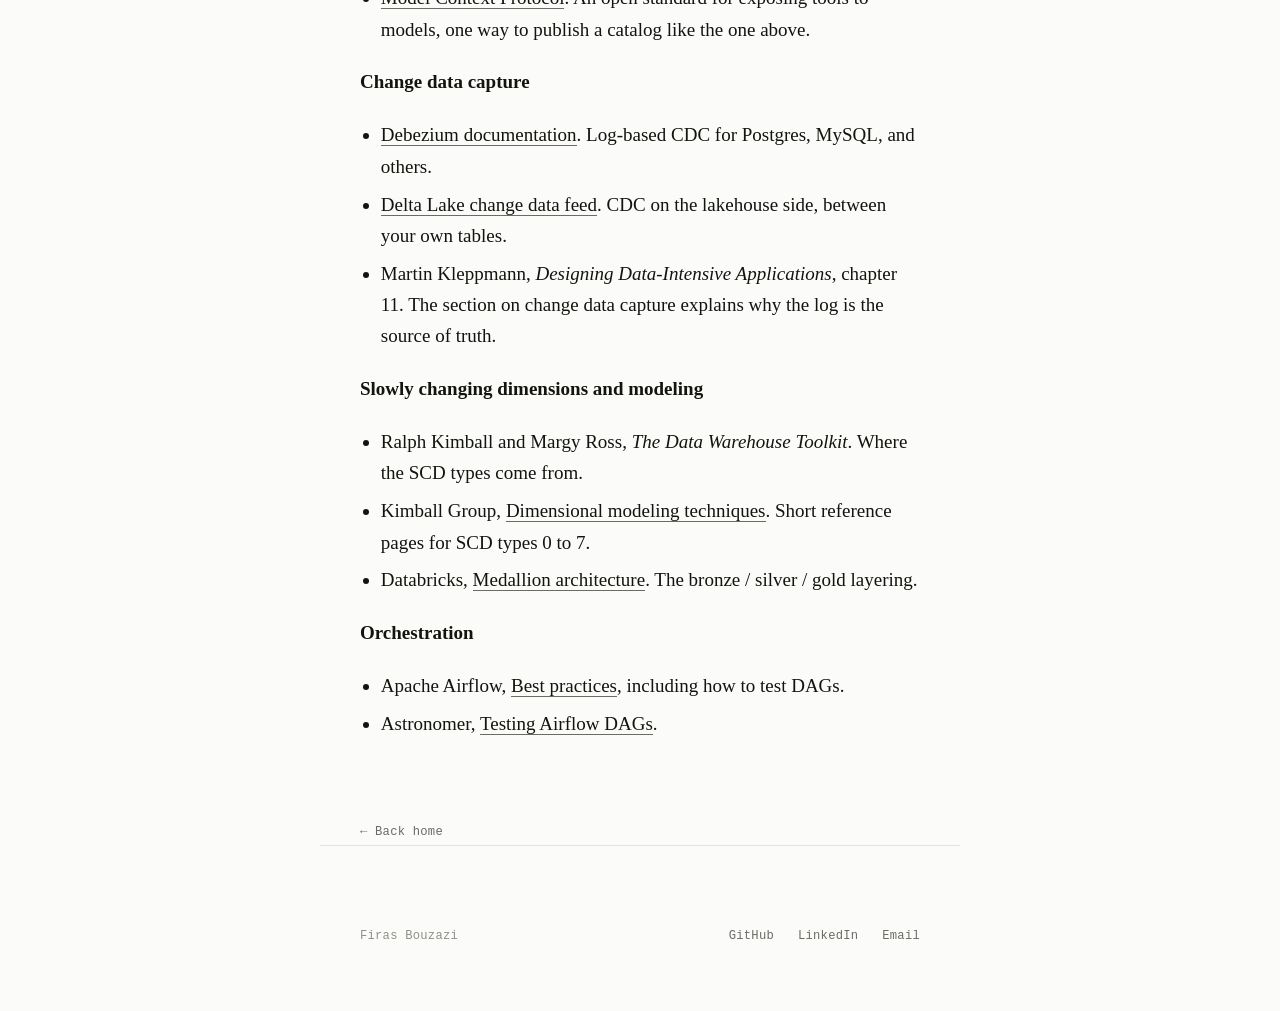
==== commit 3e54e256: "Update HTML for moved post with new URL" ====
--- a/posts/ai-agents-safely-in-data-engineering.html
+++ b/posts/ai-agents-safely-in-data-engineering.html
@@ -3,29 +3,37 @@
 <html lang="en">
 <head>
 <meta charset="UTF-8">
-<title>Moved · Firas Bouzazi</title>
+
+<title>Data engineering with AI agents: a playbook · Firas Bouzazi</title>
 <meta name="robots" content="noindex">
 
 <meta property="og:title" content="Data engineering with AI agents: a playbook">
 <meta property="og:description" content="How I'd let AI agents build data pipelines without trusting them too much.">
 <meta property="og:type" content="article">
 <meta property="og:url" content="https://firasbouzazi.github.io/posts/data-engineering-with-agents.html">
+
+<!-- Keep the existing preview image exactly as-is -->
+
 <meta property="og:image" content="https://firasbouzazi.github.io/images/og-data-engineering-with-ai-agents.png">
+<meta property="og:image:secure_url" content="https://firasbouzazi.github.io/images/og-data-engineering-with-ai-agents.png">
+<meta property="og:image:type" content="image/png">
 <meta property="og:image:width" content="1280">
 <meta property="og:image:height" content="670">
 
 <meta name="twitter:card" content="summary_large_image">
+<meta name="twitter:title" content="Data engineering with AI agents: a playbook">
+<meta name="twitter:description" content="How I'd let AI agents build data pipelines without trusting them too much.">
 <meta name="twitter:image" content="https://firasbouzazi.github.io/images/og-data-engineering-with-ai-agents.png">
 
-<link rel="canonical" href="data-engineering-with-agents.html">
+<link rel="canonical" href="https://firasbouzazi.github.io/posts/data-engineering-with-agents.html">
 
-<meta http-equiv="refresh" content="0; url=data-engineering-with-agents.html">
+<meta http-equiv="refresh" content="0; url=https://firasbouzazi.github.io/posts/data-engineering-with-agents.html">
 </head>
 
 <body>
 <p>
   This post moved to
-  <a href="data-engineering-with-agents.html">
+  <a href="https://firasbouzazi.github.io/posts/data-engineering-with-agents.html">
     Data engineering with AI agents: a playbook
   </a>.
 </p>
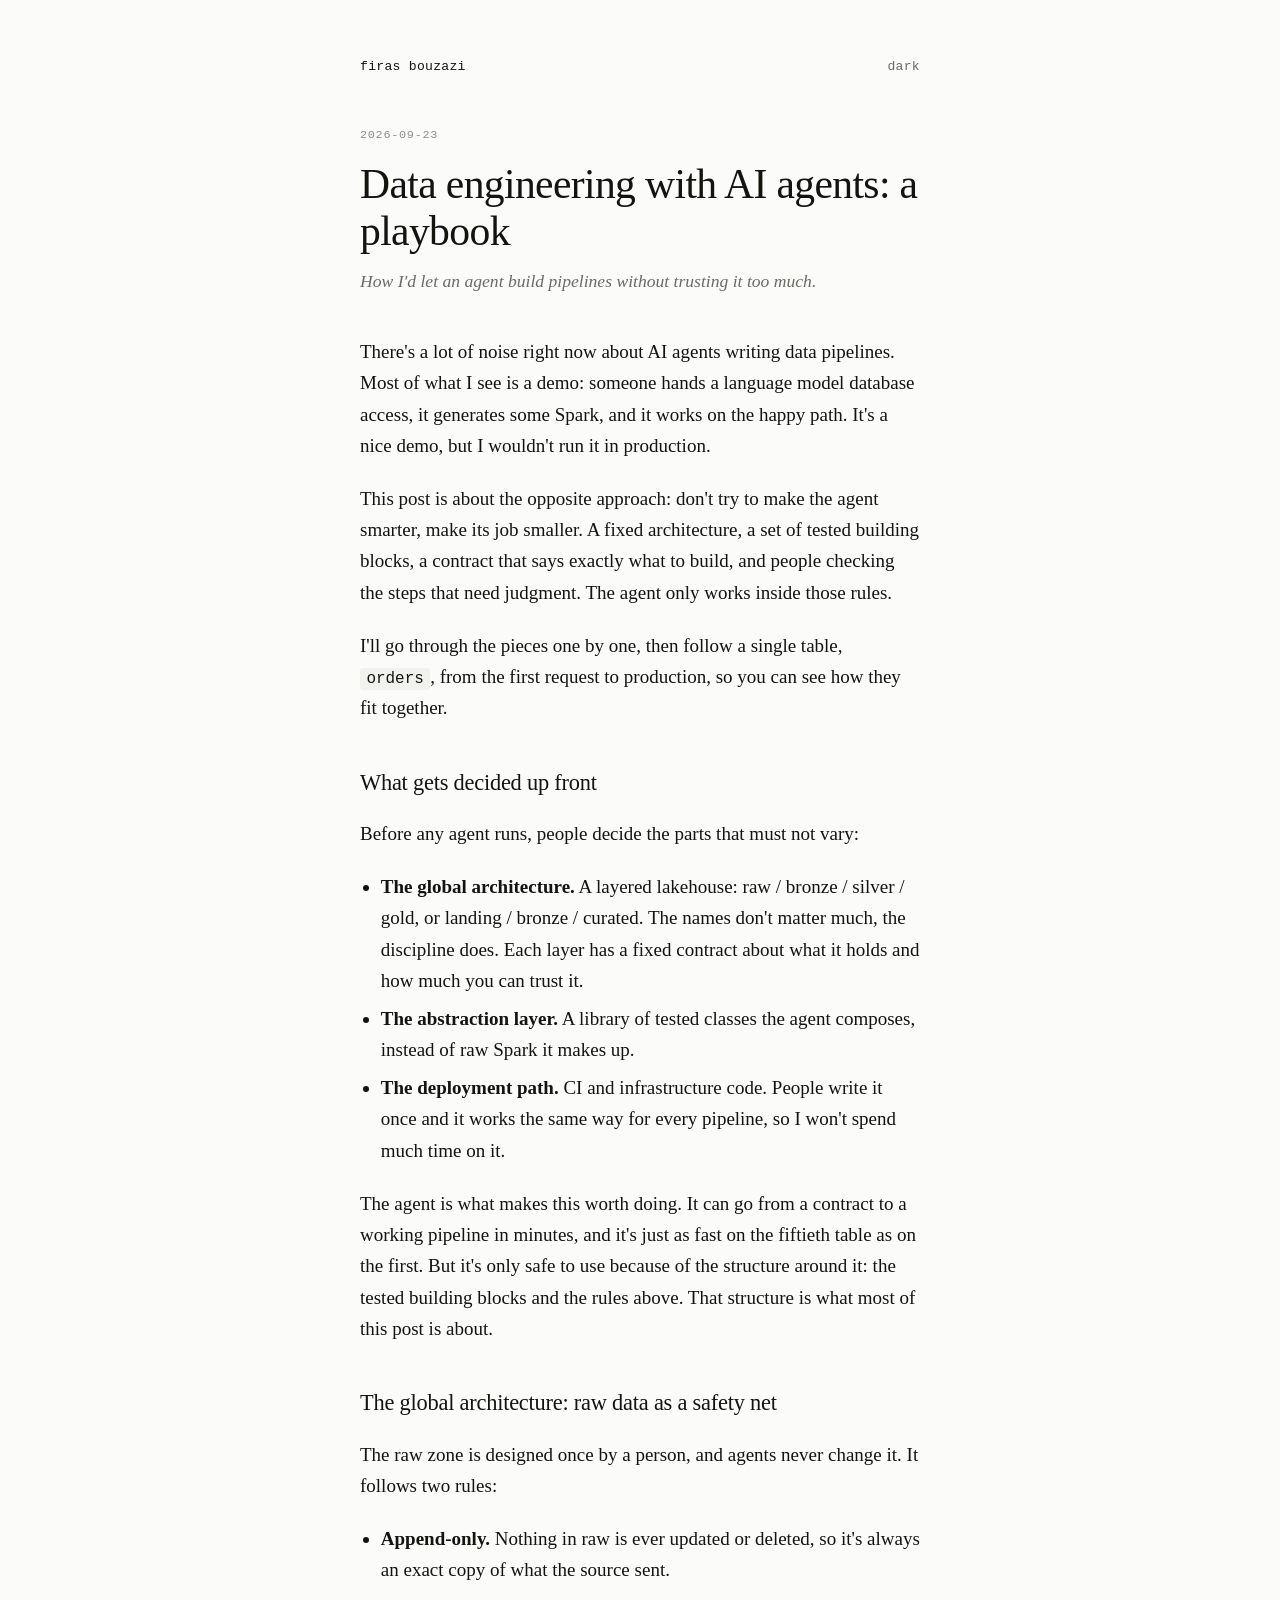
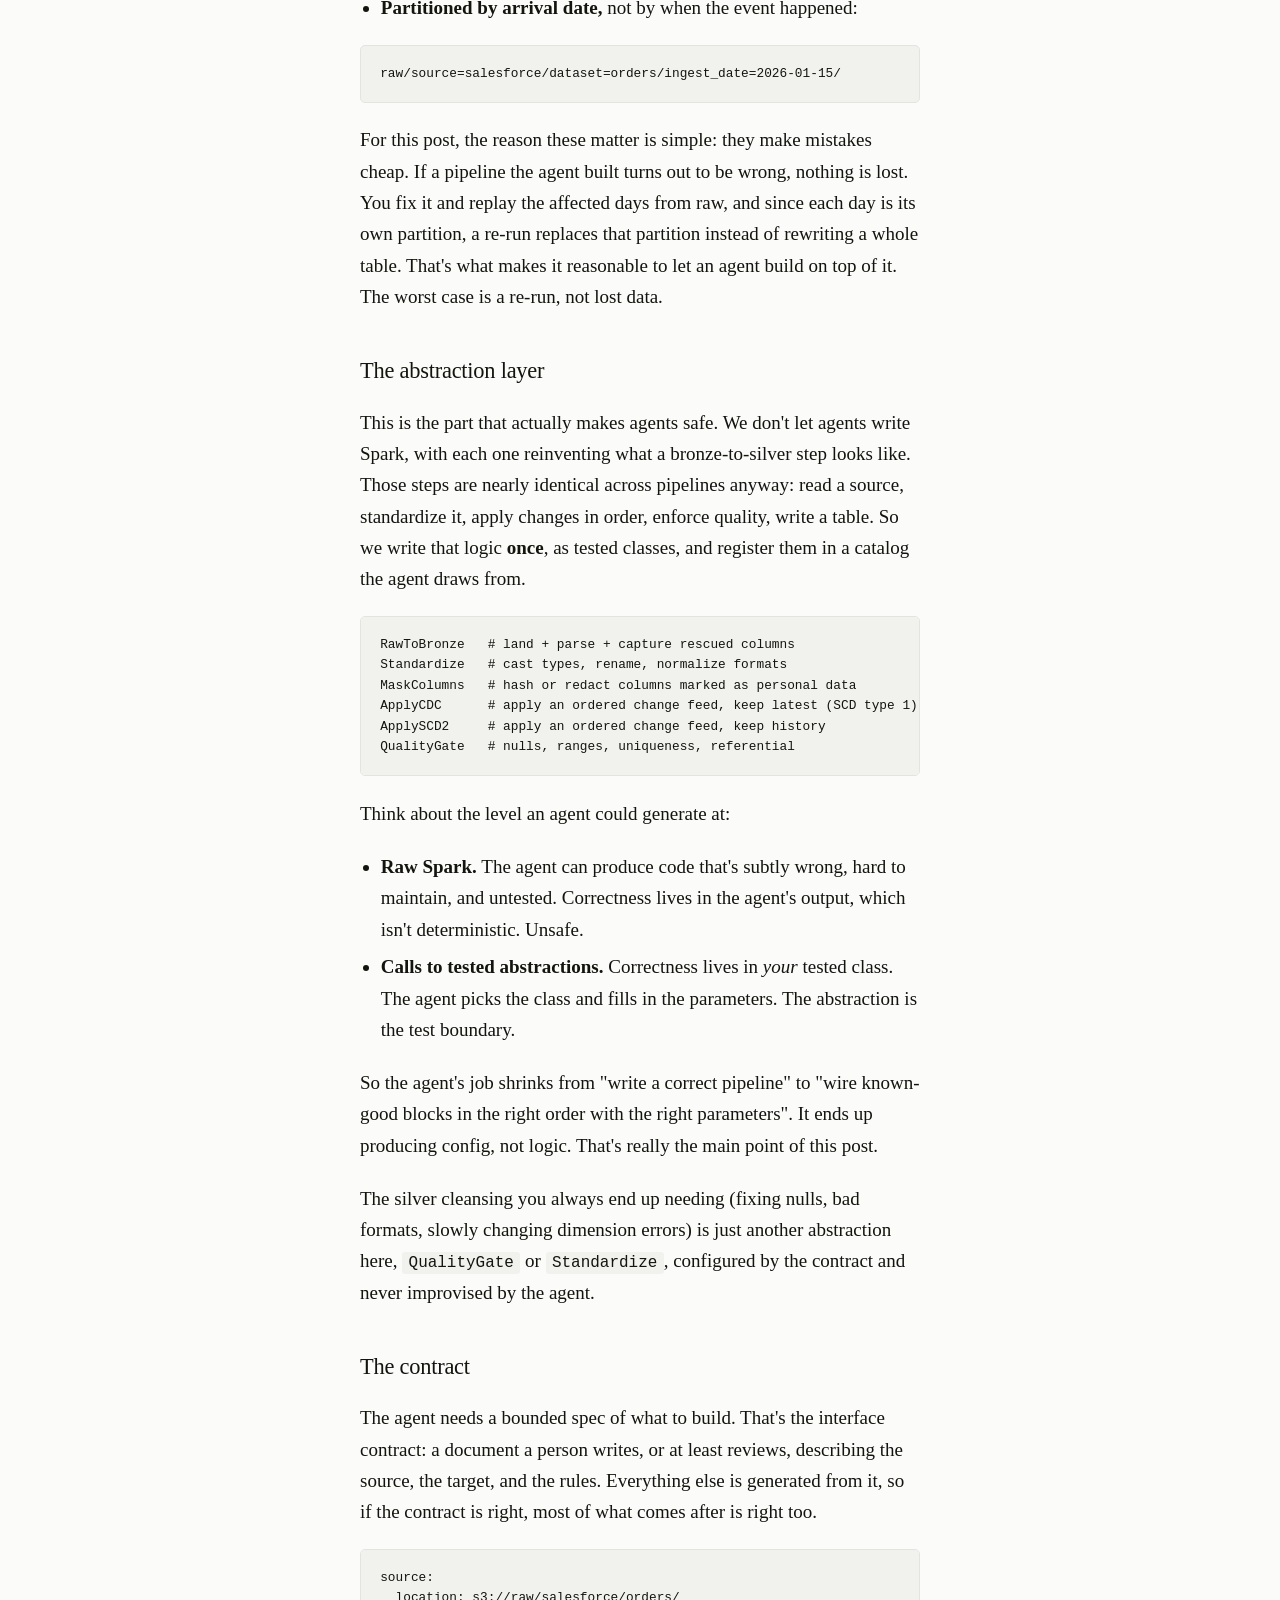
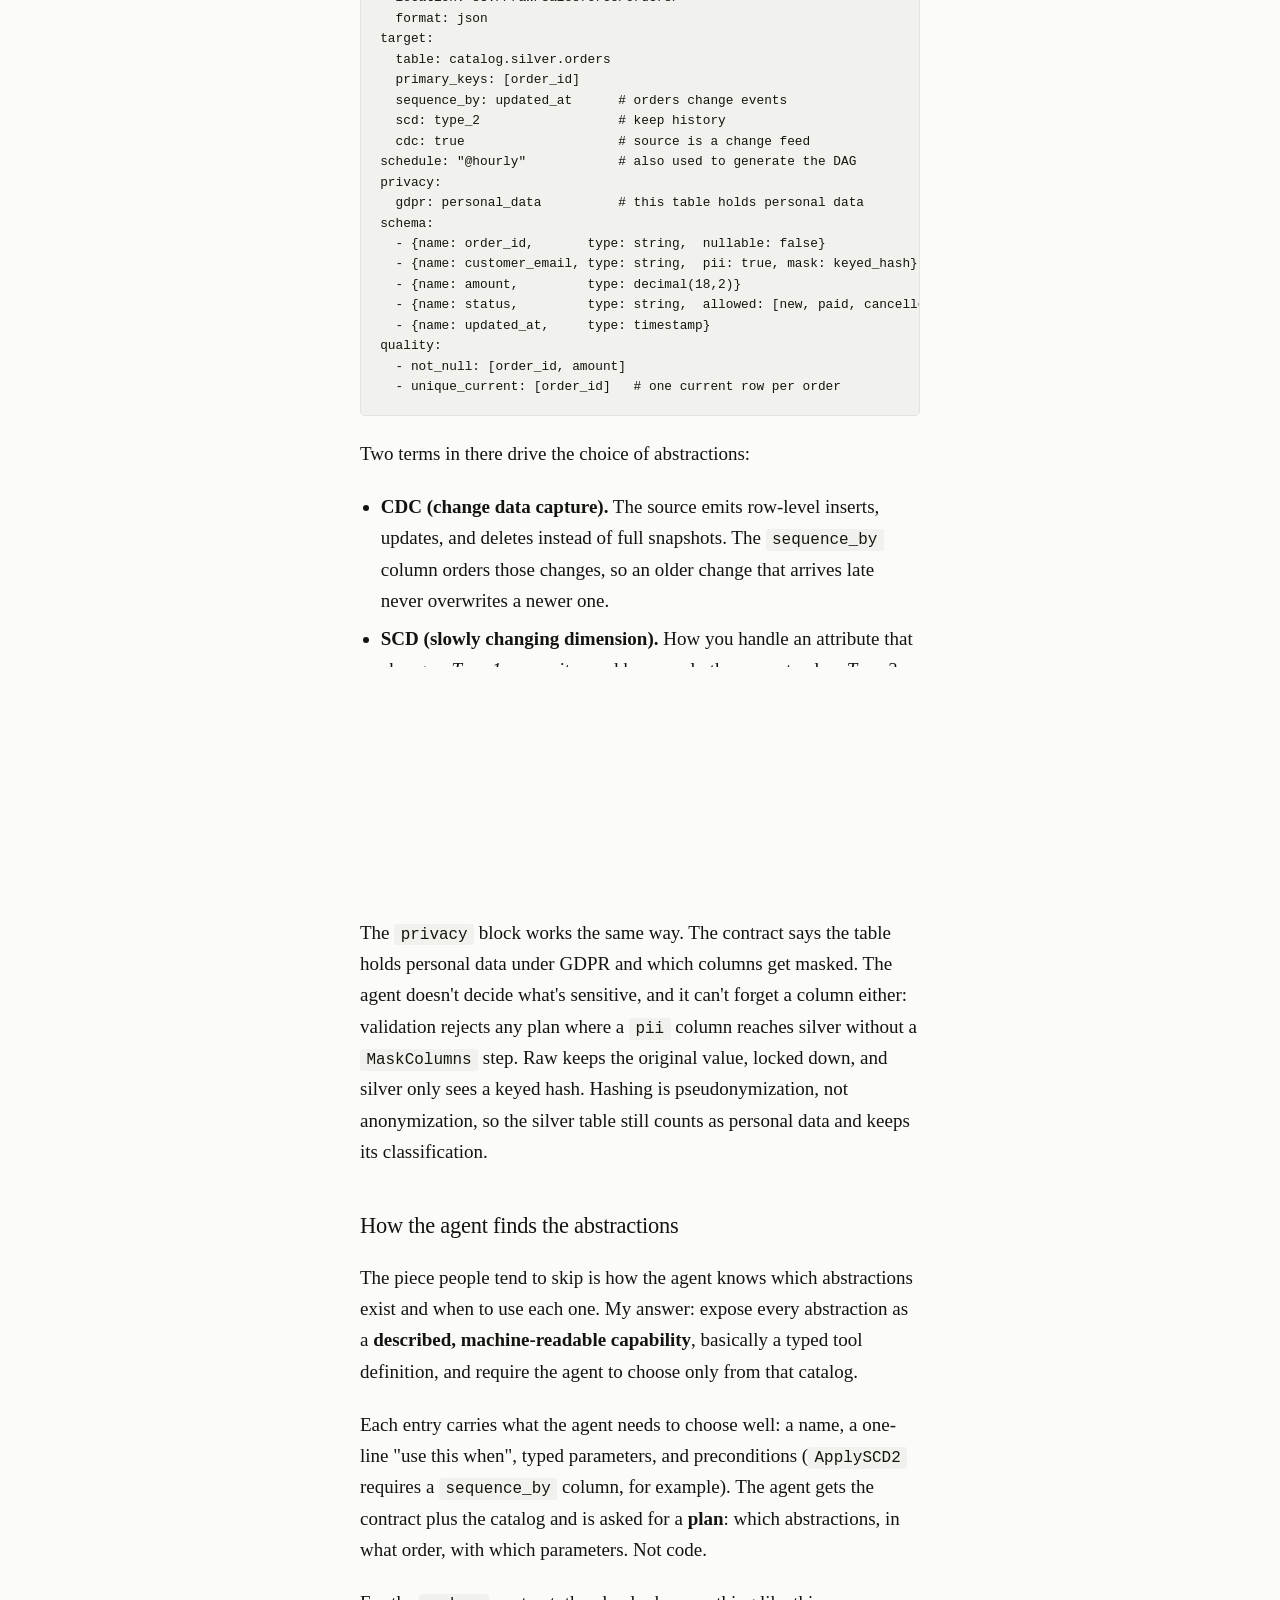
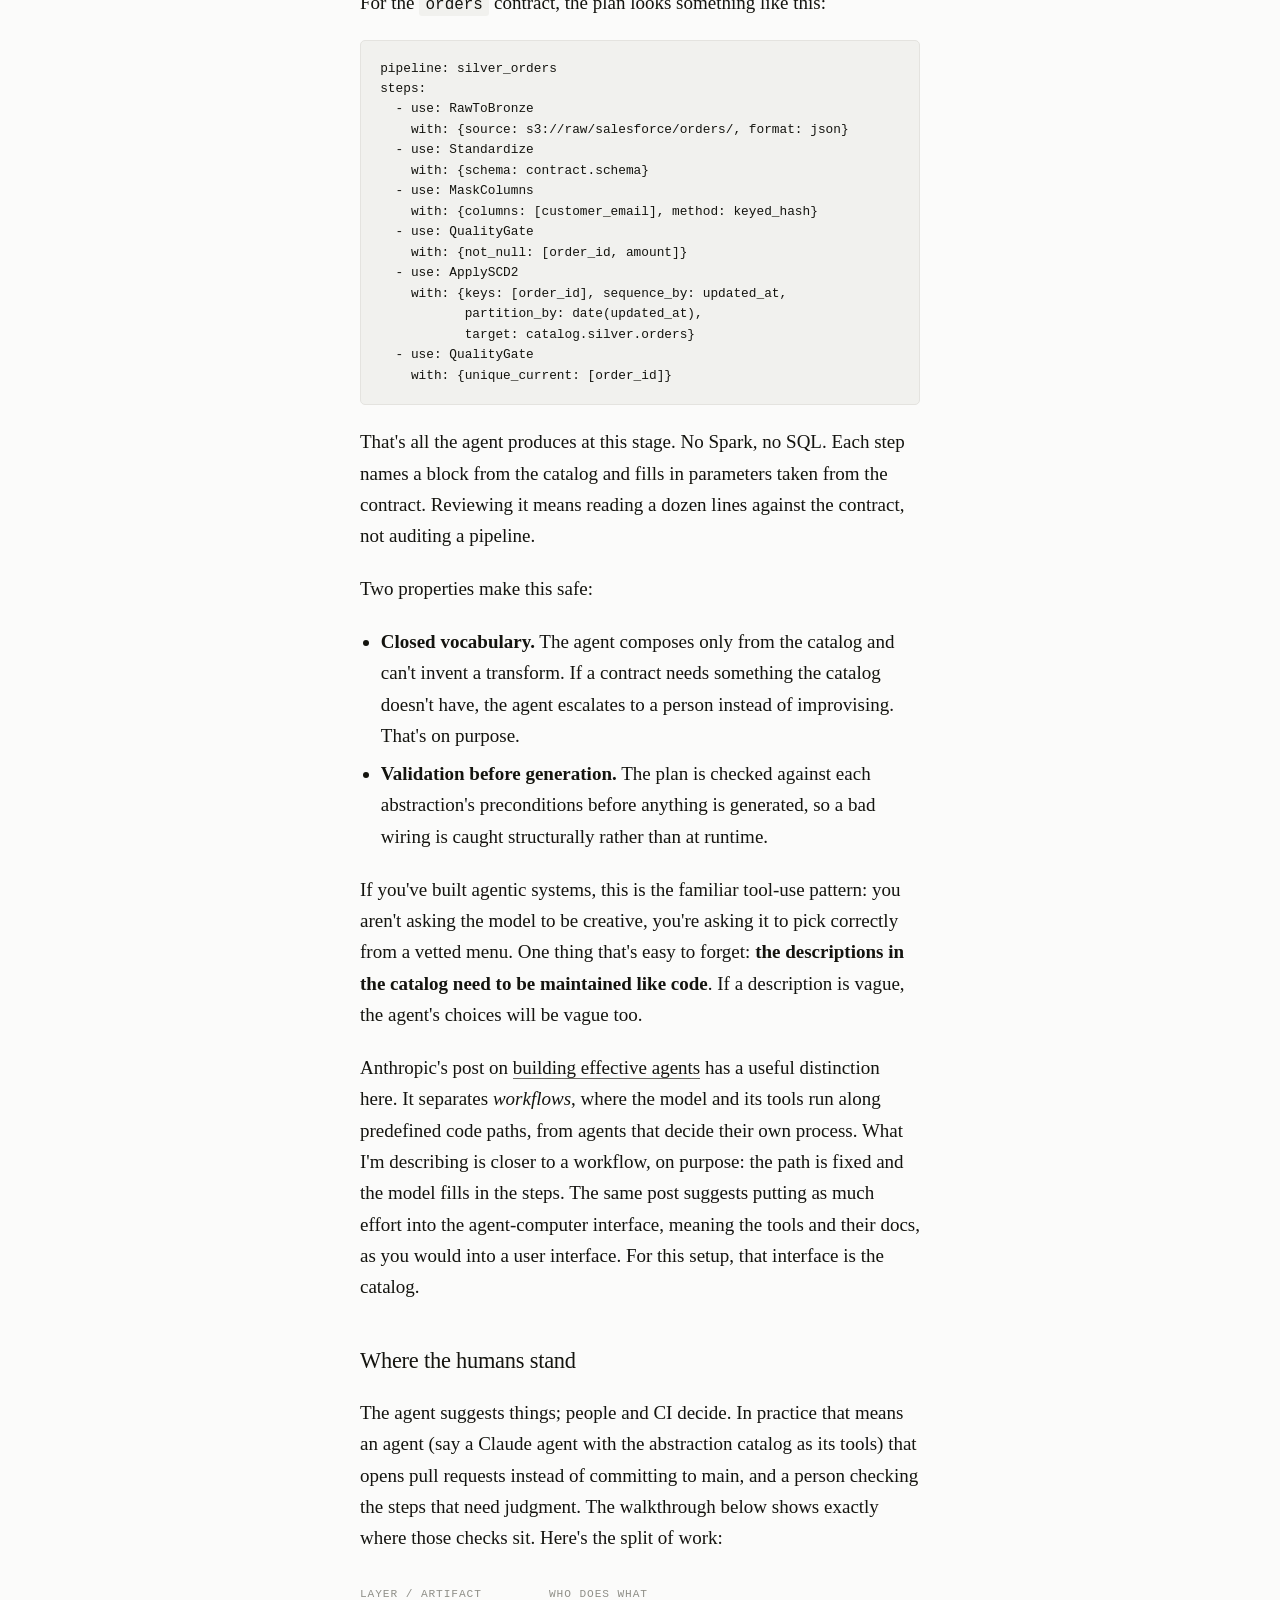
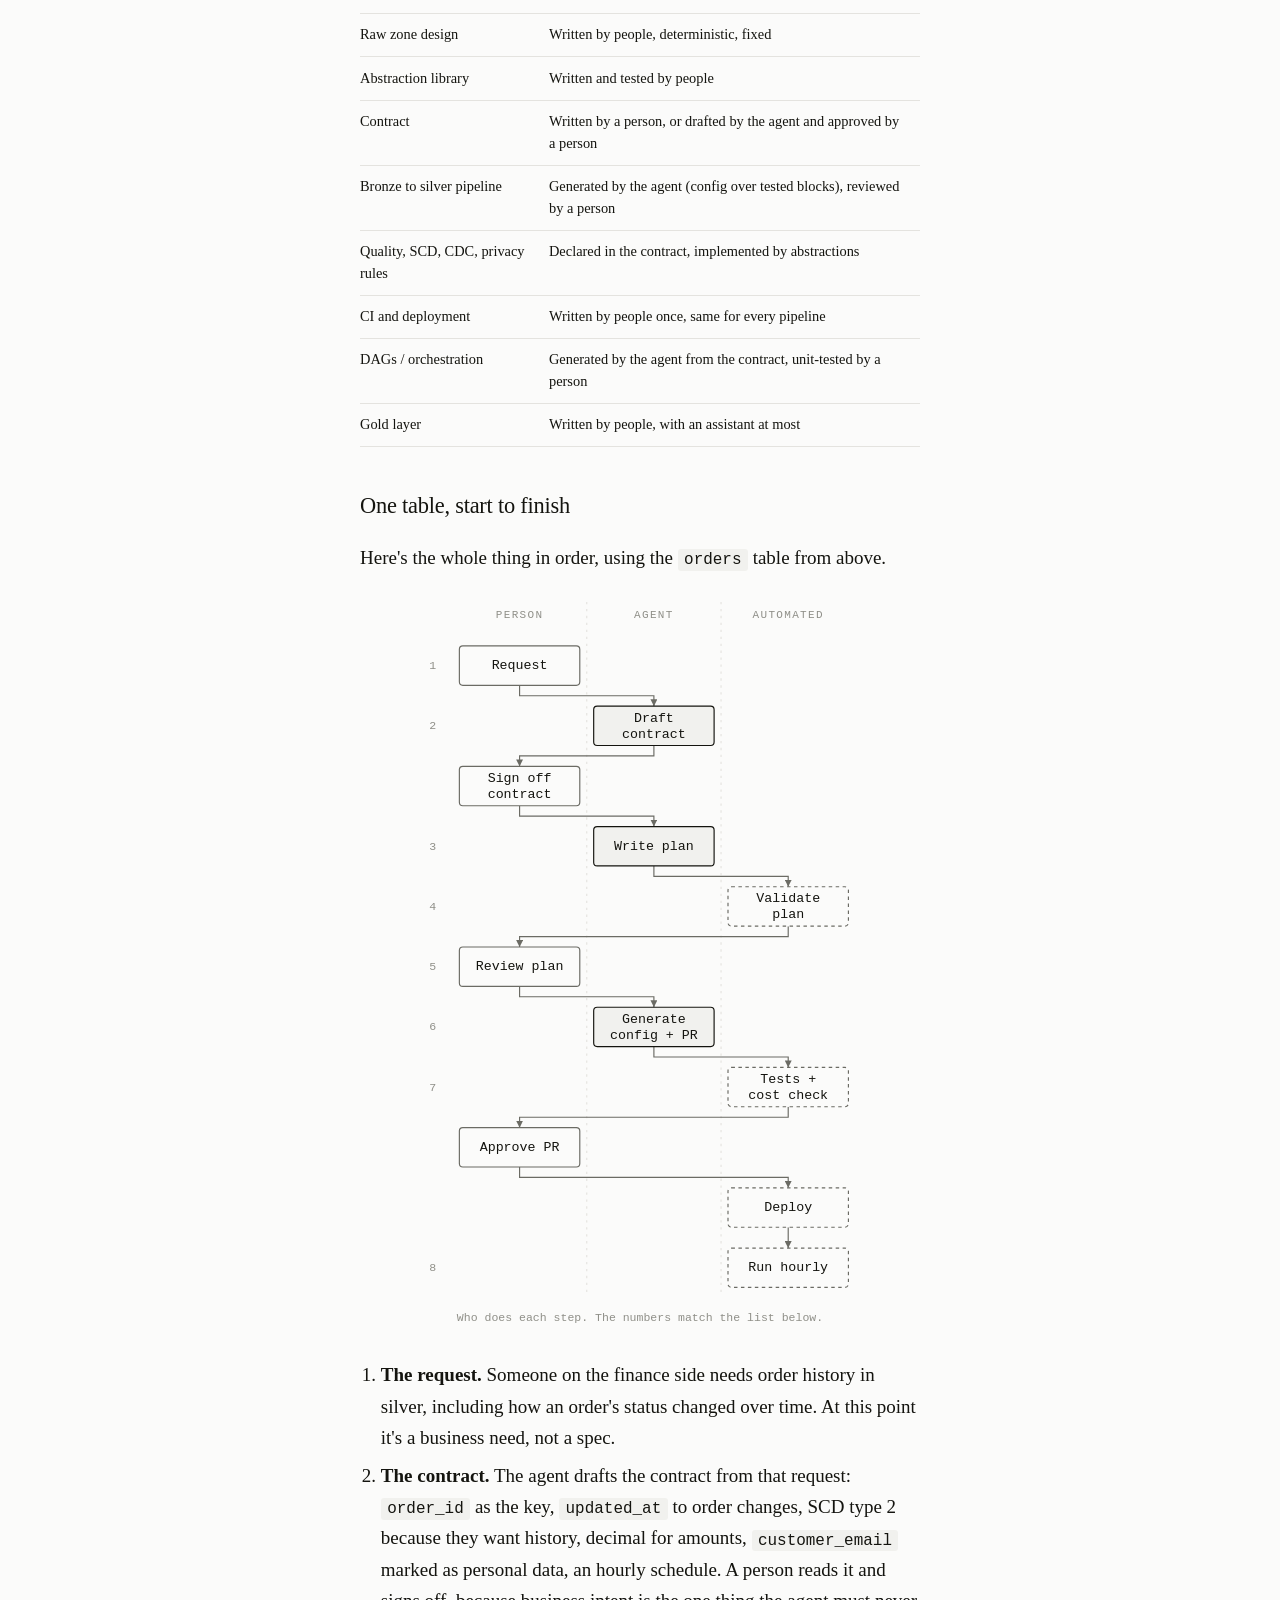
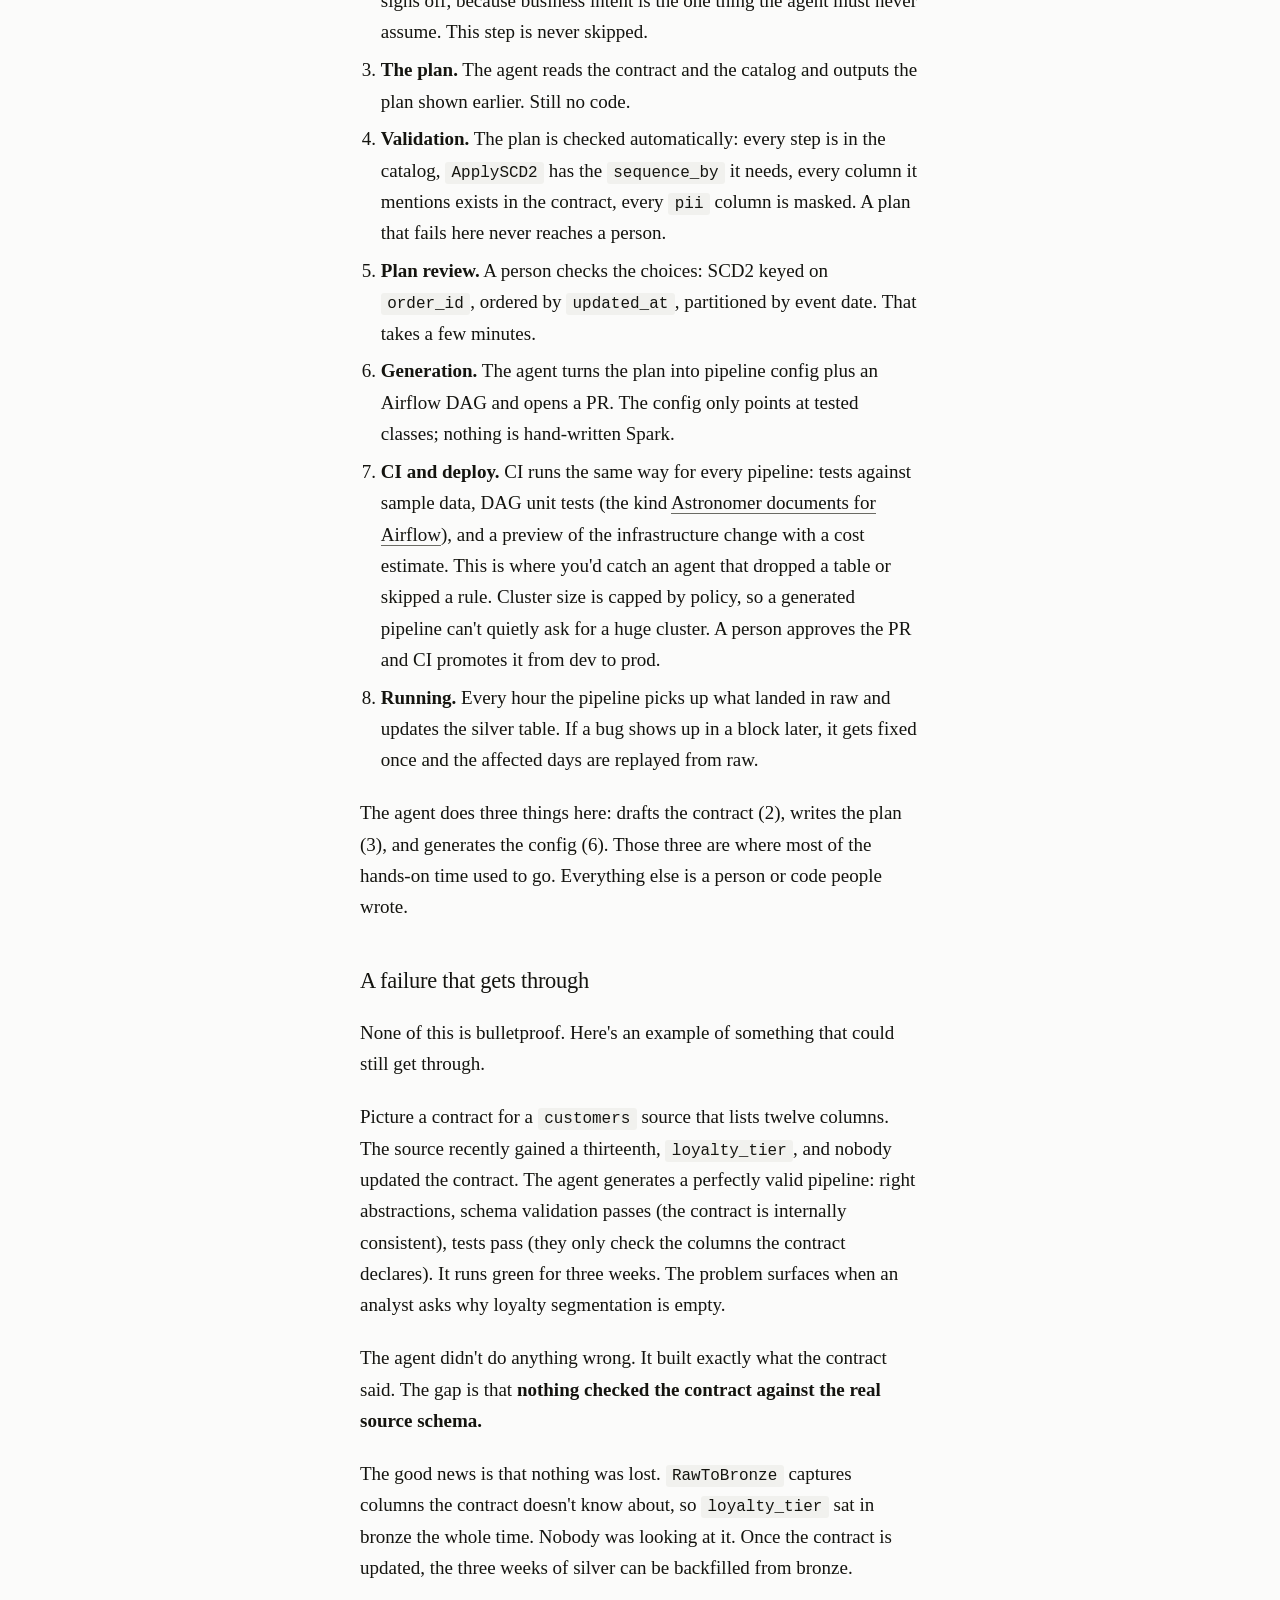
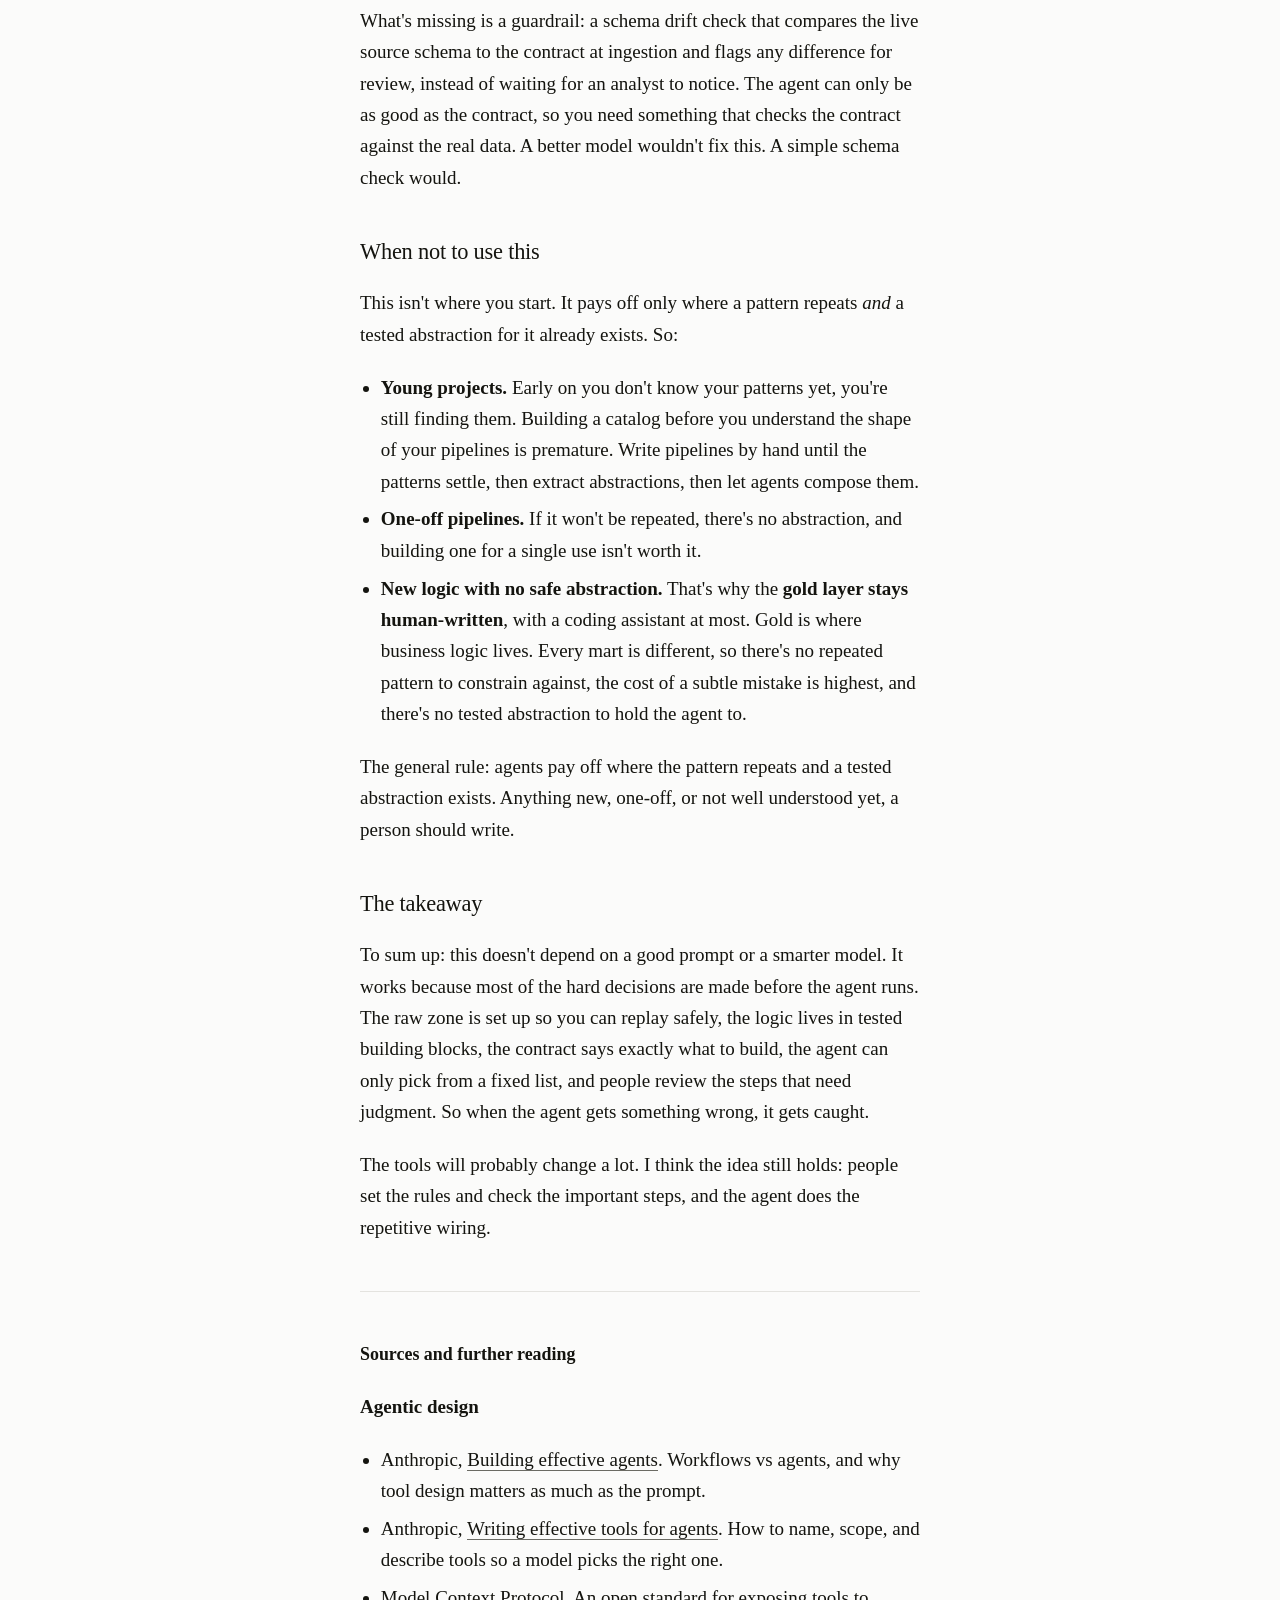
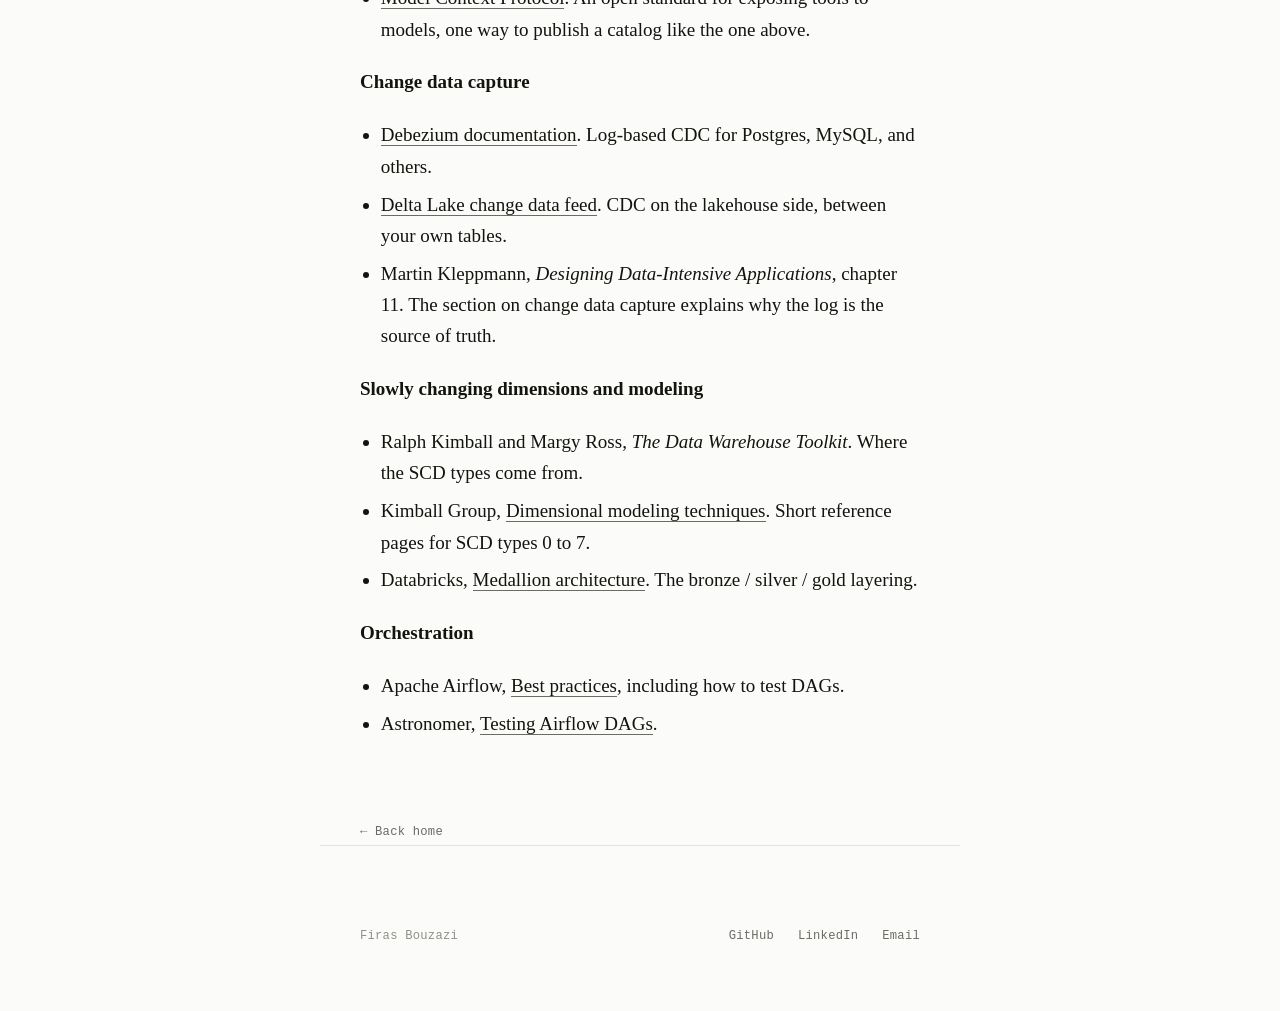
==== commit 4dab96e2: "Change title and add redirect meta tag Updated the title and meta tags for redirection." ====
--- a/posts/ai-agents-safely-in-data-engineering.html
+++ b/posts/ai-agents-safely-in-data-engineering.html
@@ -4,30 +4,12 @@
 <head>
 <meta charset="UTF-8">
 
-<title>Data engineering with AI agents: a playbook · Firas Bouzazi</title>
+<title>Moved · Firas Bouzazi</title>
 <meta name="robots" content="noindex">
 
-<meta property="og:title" content="Data engineering with AI agents: a playbook">
-<meta property="og:description" content="How I'd let AI agents build data pipelines without trusting them too much.">
-<meta property="og:type" content="article">
-<meta property="og:url" content="https://firasbouzazi.github.io/posts/data-engineering-with-agents.html">
-
-<!-- Keep the existing preview image exactly as-is -->
-
-<meta property="og:image" content="https://firasbouzazi.github.io/images/og-data-engineering-with-ai-agents.png">
-<meta property="og:image:secure_url" content="https://firasbouzazi.github.io/images/og-data-engineering-with-ai-agents.png">
-<meta property="og:image:type" content="image/png">
-<meta property="og:image:width" content="1280">
-<meta property="og:image:height" content="670">
-
-<meta name="twitter:card" content="summary_large_image">
-<meta name="twitter:title" content="Data engineering with AI agents: a playbook">
-<meta name="twitter:description" content="How I'd let AI agents build data pipelines without trusting them too much.">
-<meta name="twitter:image" content="https://firasbouzazi.github.io/images/og-data-engineering-with-ai-agents.png">
+<meta http-equiv="refresh" content="0; url=https://firasbouzazi.github.io/posts/data-engineering-with-agents.html">
 
 <link rel="canonical" href="https://firasbouzazi.github.io/posts/data-engineering-with-agents.html">
-
-<meta http-equiv="refresh" content="0; url=https://firasbouzazi.github.io/posts/data-engineering-with-agents.html">
 </head>
 
 <body>
